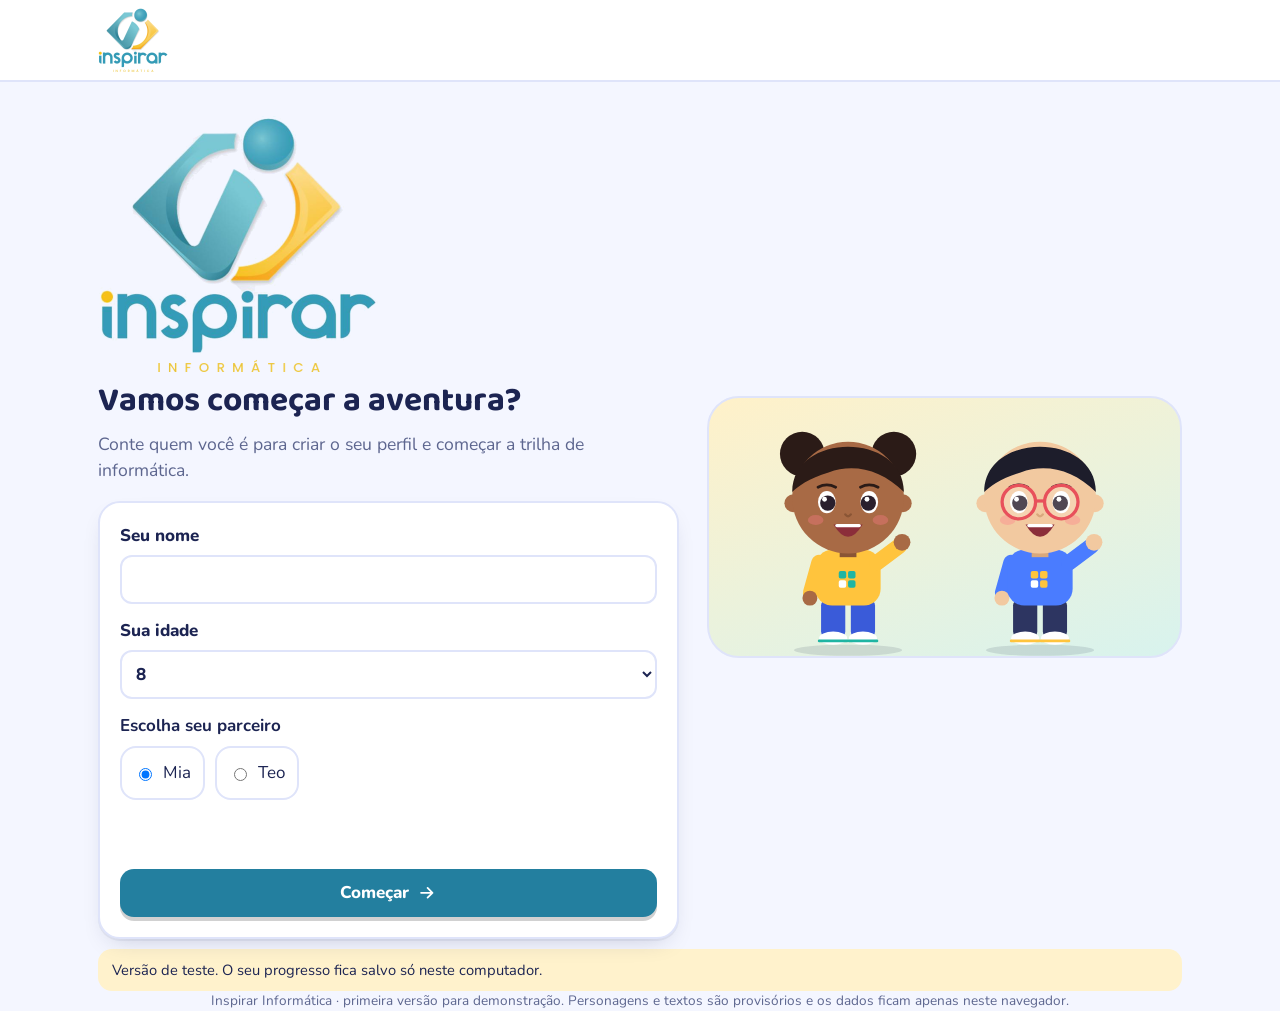
==== plataforma-informatica/atual/aluno/index.html @ 1b7bdbf4 "Plataforma Informática: código único (src/ + build.py) e conteúdo novo dos módulos 1 a 5 (em andamen" ====
<!DOCTYPE html>
<html lang="pt-BR">
<head>
<meta charset="utf-8">
<meta name="viewport" content="width=device-width, initial-scale=1">
<title>Inspirar Informática Aluno</title>
<link rel="preconnect" href="https://fonts.googleapis.com">
<link rel="preconnect" href="https://fonts.gstatic.com" crossorigin>
<link href="https://fonts.googleapis.com/css2?family=Baloo+2:wght@600;800&family=Nunito:wght@400;700;800&display=swap" rel="stylesheet">
<style>
/* Trilha Digital: layout em trilha (mapa de módulos) com painel lateral do personagem; escola, não painel corporativo */
:root{
  --ink:#1c2452; --muted:#5d668f; --bg:#f4f6ff; --card:#ffffff; --line:#dfe4fa; --soft:#eef1ff;
  --brand:#237f9f; --brand-ink:#ffffff; --sun:#ffc43d; --teal:#1fb5a3; --coral:#ff7a45; --pink:#ff6fa5;
  --good:#17935a; --good-bg:#dff6ea; --bad:#d6435a; --bad-bg:#fde4e8; --warn-bg:#fff2cc;
  --shadow:0 2px 0 rgba(28,36,82,.06),0 10px 24px -12px rgba(28,36,82,.25);
  --display:'Baloo 2','Trebuchet MS',system-ui,sans-serif; --body:'Nunito','Segoe UI',system-ui,sans-serif;
  --m1:#3a86ff; --m2:#1fb5a3; --m3:#8a5cf6; --m4:#ff7a45; --m5:#17935a; --m6:#ff6fa5; --m7:#e8a400;
  color-scheme:light;
}
@media (prefers-color-scheme:dark){:root:not([data-theme="light"]){
  --ink:#eaedff; --muted:#a6aedb; --bg:#12162f; --card:#1b2040; --line:#2d3466; --soft:#232950;
  --brand:#6cc3de; --brand-ink:#10143a; --good:#4fd696; --good-bg:#16382b; --bad:#ff7f93; --bad-bg:#40202b; --warn-bg:#3d3513;
  --shadow:0 10px 24px -12px rgba(0,0,0,.6); color-scheme:dark;}}
:root[data-theme="dark"]{
  --ink:#eaedff; --muted:#a6aedb; --bg:#12162f; --card:#1b2040; --line:#2d3466; --soft:#232950;
  --brand:#6cc3de; --brand-ink:#10143a; --good:#4fd696; --good-bg:#16382b; --bad:#ff7f93; --bad-bg:#40202b; --warn-bg:#3d3513;
  --shadow:0 10px 24px -12px rgba(0,0,0,.6); color-scheme:dark;}
*{box-sizing:border-box}
html,body{margin:0;min-height:100%}
body{background:var(--bg);color:var(--ink);font-family:var(--body);font-size:17px;line-height:1.5}
h1,h2,h3{font-family:var(--display);line-height:1.15;margin:0;text-wrap:balance}
h1{font-size:2.1rem}h2{font-size:1.5rem}h3{font-size:1.15rem}
p{margin:0}
button{font:inherit;cursor:pointer}
:focus-visible{outline:3px solid var(--brand);outline-offset:2px;border-radius:8px}
.wrap{max-width:1120px;margin:0 auto;padding:0 18px}
svg.i{width:1.15em;height:1.15em;fill:none;stroke:currentColor;stroke-width:2.2;stroke-linecap:round;stroke-linejoin:round;vertical-align:-.2em;flex:none}
svg.i.fill{fill:currentColor}
/* topo */
.top{background:var(--card);border-bottom:2px solid var(--line);position:sticky;top:0;z-index:5}
.top .wrap{display:flex;align-items:center;gap:14px;min-height:62px;flex-wrap:wrap;padding-top:8px;padding-bottom:8px}
.brand{display:flex;align-items:center;gap:10px;font-family:var(--display);font-weight:800;font-size:1.3rem}
.logo{width:36px;height:36px;border-radius:11px;background:var(--brand);display:grid;place-items:center;color:var(--brand-ink)}
.grow{flex:1}
.chip{display:inline-flex;align-items:center;gap:7px;background:var(--soft);border-radius:999px;padding:5px 12px;font-weight:700;font-size:.92rem}
.chip.sun{background:var(--warn-bg)}
.badge-demo{background:var(--warn-bg);color:var(--ink);border-radius:8px;padding:2px 8px;font-size:.78rem;font-weight:800;letter-spacing:.02em}
/* botões */
.btn{display:inline-flex;align-items:center;justify-content:center;gap:8px;border:0;border-radius:14px;padding:11px 20px;font-weight:800;background:var(--brand);color:var(--brand-ink);box-shadow:0 4px 0 rgba(0,0,0,.18);transition:transform .08s}
.btn:hover{transform:translateY(-1px)}.btn:active{transform:translateY(3px);box-shadow:0 1px 0 rgba(0,0,0,.18)}
.btn.ghost{background:var(--soft);color:var(--ink);box-shadow:none}
.btn.good{background:var(--good);color:#fff}
.btn.sm{padding:6px 12px;font-size:.88rem;border-radius:10px;box-shadow:none}
.btn[disabled]{opacity:.5;cursor:not-allowed;transform:none}
.card{background:var(--card);border:2px solid var(--line);border-radius:22px;padding:20px;box-shadow:var(--shadow)}
.muted{color:var(--muted)}
.row{display:flex;gap:14px;flex-wrap:wrap;align-items:center}
.stack{display:flex;flex-direction:column;gap:14px}
/* login */
.hero{display:grid;grid-template-columns:1.1fr .9fr;gap:28px;align-items:center;padding:34px 0 10px}
.hero .chars{display:flex;gap:6px;justify-content:center;background:linear-gradient(160deg,#fff1c9,#d8f3ee);border-radius:32px;padding:14px 14px 0;border:2px solid var(--line)}
.hero .chars div{width:42%;max-width:210px;aspect-ratio:200/262}
.roles{display:grid;grid-template-columns:repeat(auto-fit,minmax(230px,1fr));gap:14px;margin-top:22px}
.role{text-align:left;border:2px solid var(--line);background:var(--card);border-radius:20px;padding:18px;display:flex;flex-direction:column;gap:6px;color:var(--ink)}
.role:hover{border-color:var(--brand)}
.role .ico{width:44px;height:44px;border-radius:14px;display:grid;place-items:center;color:#fff;margin-bottom:4px}
.picker{display:grid;grid-template-columns:repeat(auto-fill,minmax(150px,1fr));gap:10px}
.pick{border:2px solid var(--line);background:var(--card);border-radius:16px;padding:12px;text-align:left;color:var(--ink)}
.pick:hover{border-color:var(--brand)}
/* aluno */
.home{display:grid;grid-template-columns:300px 1fr;gap:22px;padding:22px 0 50px;align-items:start}
.hero-card{text-align:center;position:sticky;top:84px}
.fig{width:170px;aspect-ratio:200/262;margin:6px auto 0;position:relative}
.stagebg{border-radius:26px;padding:12px 12px 0;margin:10px 0 12px}
.stagebar{display:flex;gap:5px;justify-content:center;margin:10px 0}
.stagebar i{width:26px;height:9px;border-radius:5px;background:var(--line)}
.stagebar i.on{background:var(--sun)}
.stats{display:grid;grid-template-columns:1fr 1fr;gap:10px;text-align:left;margin-top:12px}
.stat{background:var(--soft);border-radius:14px;padding:10px 12px}
.stat b{display:block;font-family:var(--display);font-size:1.4rem;line-height:1.1}
.stat span{font-size:.8rem;color:var(--muted);font-weight:700}
.trail{display:flex;flex-direction:column;gap:0;position:relative}
.node{display:flex;gap:16px;align-items:stretch;position:relative;padding-bottom:18px}
.node:last-child{padding-bottom:0}
.node .spine{width:62px;display:flex;flex-direction:column;align-items:center;flex:none}
.node .dot{width:58px;height:58px;border-radius:50%;display:grid;place-items:center;color:#fff;font-family:var(--display);font-weight:800;font-size:1.5rem;border:4px solid var(--card);box-shadow:0 0 0 3px var(--c);background:var(--c);flex:none}
.node.locked .dot{background:var(--line);box-shadow:0 0 0 3px var(--line);color:var(--muted)}
.node .line{flex:1;width:6px;margin-top:4px;border-radius:3px;background:repeating-linear-gradient(var(--line) 0 8px,transparent 8px 14px)}
.node:last-child .line{display:none}
.node.done .line{background:var(--c)}
.mcard{flex:1;background:var(--card);border:2px solid var(--line);border-left:8px solid var(--c);border-radius:20px;padding:16px 18px;box-shadow:var(--shadow);text-align:left;color:var(--ink);display:block;width:100%}
button.mcard:hover{transform:translateY(-2px)}
.node.locked .mcard{border-left-color:var(--line);opacity:.75;box-shadow:none}
.mcard .meta{display:flex;gap:8px;flex-wrap:wrap;margin-top:8px}
.pill{display:inline-flex;align-items:center;gap:5px;border-radius:999px;padding:2px 10px;font-size:.82rem;font-weight:800;background:var(--soft)}
.pill.ok{background:var(--good-bg);color:var(--good)}
.pill.bad{background:var(--bad-bg);color:var(--bad)}
.pill.warn{background:var(--warn-bg)}
.bar{height:10px;background:var(--soft);border-radius:6px;overflow:hidden;margin-top:10px}
.bar>i{display:block;height:100%;background:var(--c,var(--brand));border-radius:6px}
.stars{display:inline-flex;gap:2px;color:var(--sun)}
.stars .off{color:var(--line)}
.lessons{display:flex;flex-direction:column;gap:10px;margin-top:14px}
.les{display:flex;align-items:center;gap:14px;border:2px solid var(--line);border-radius:16px;padding:12px 14px;background:var(--card);width:100%;text-align:left;color:var(--ink)}
button.les:hover{border-color:var(--c)}
.les .n{width:38px;height:38px;border-radius:12px;background:var(--c);color:#fff;display:grid;place-items:center;font-family:var(--display);font-weight:800;flex:none}
.les.locked{opacity:.6}.les.locked .n{background:var(--line);color:var(--muted)}
.crumb{display:flex;gap:8px;align-items:center;color:var(--muted);font-weight:700;padding:16px 0 4px;flex-wrap:wrap}
.crumb button{background:none;border:0;color:var(--brand);font-weight:800;padding:0}
/* aula */
.player{max-width:820px;margin:0 auto;padding:18px 0 60px}
.prog{display:flex;gap:6px;margin-bottom:16px}
.prog i{flex:1;height:10px;border-radius:5px;background:var(--line)}
.prog i.on{background:var(--c)}.prog i.now{background:var(--sun)}
.step{padding:26px}
.step .talk{display:flex;gap:18px;align-items:flex-end}
.step .talk .fig{width:110px;margin:0;flex:none}
.bubble{background:var(--soft);border-radius:20px;padding:18px 20px;font-size:1.12rem;position:relative;flex:1}
.bubble h2{margin-bottom:6px}
.opts{display:grid;gap:10px;margin-top:16px}
.opt{border:2px solid var(--line);background:var(--card);color:var(--ink);border-radius:16px;padding:14px 16px;text-align:left;font-weight:700}
.opt:hover{border-color:var(--brand)}
.opt.right{border-color:var(--good);background:var(--good-bg)}
.opt.wrong{border-color:var(--bad);background:var(--bad-bg)}
.shake{animation:shake .35s}
@keyframes shake{25%{transform:translateX(-6px)}75%{transform:translateX(6px)}}
@media (prefers-reduced-motion:reduce){.shake{animation:none}.btn,button.mcard{transition:none}}
.feed{margin-top:14px;font-weight:800;min-height:1.6em}
.feed.ok{color:var(--good)}.feed.no{color:var(--bad)}
.scene{background:linear-gradient(#dfe9ff,#eef1ff);border-radius:20px;padding:14px;margin-top:14px;display:flex;justify-content:center}
.scene svg{max-width:420px;width:100%;height:auto}
.scene [data-part]{cursor:pointer}.scene [data-part]:hover{filter:brightness(1.1)}
.arena{position:relative;height:250px;background:var(--soft);border-radius:18px;margin-top:14px;border:2px dashed var(--line);overflow:hidden}
.target{position:absolute;width:58px;height:58px;border-radius:50%;border:0;background:var(--coral);color:#fff;box-shadow:0 4px 0 rgba(0,0,0,.2)}
.ordbox{display:flex;gap:8px;flex-wrap:wrap;margin-top:14px}
.ordlist{counter-reset:o;display:grid;gap:8px;margin-top:12px}
.ordlist div{counter-increment:o;background:var(--good-bg);border-radius:12px;padding:8px 12px;font-weight:800}
.ordlist div::before{content:counter(o) ". "}
/* digitação */
.typebox{background:var(--card);border:2px solid var(--line);border-radius:18px;padding:20px;margin-top:14px;font-family:ui-monospace,'Cascadia Code',Menlo,Consolas,monospace;font-size:1.55rem;line-height:2.1;letter-spacing:.03em;min-height:110px;cursor:text;word-break:break-word}
.typebox .ok{color:var(--good)}.typebox .cur{background:var(--sun);color:#1c2452;border-radius:5px}
.typebox .nx{color:var(--muted)}
.typebox.err .cur{background:var(--bad);color:#fff}
.typebox.focus{border-color:var(--brand)}
.kb{display:flex;flex-direction:column;gap:5px;align-items:center;margin-top:14px}
.kb div{display:flex;gap:5px}
.kb span{min-width:34px;height:36px;border-radius:9px;background:var(--soft);display:grid;place-items:center;font-weight:800;font-size:.9rem;color:var(--muted);border-bottom:3px solid var(--line)}
.kb span.hl{background:var(--sun);color:#1c2452;border-color:#d9a400}
.kb span.sp{min-width:200px}
.live{display:flex;gap:10px;flex-wrap:wrap;margin-top:12px}
/* word */
.word{border:2px solid var(--line);border-radius:18px;overflow:hidden;background:var(--card);margin-top:14px}
.wtitle{background:#2b5797;color:#fff;padding:7px 14px;font-weight:700;font-size:.9rem;display:flex;gap:8px;align-items:center}
.ribbon{display:flex;gap:6px;flex-wrap:wrap;padding:8px 10px;background:#eef2fb;border-bottom:2px solid var(--line);color:#1c2452}
.ribbon button{min-width:38px;height:38px;border:1px solid #c5cff0;background:#fff;border-radius:8px;font-weight:800;color:#1c2452;display:inline-flex;align-items:center;justify-content:center;gap:4px;padding:0 8px}
.ribbon button:hover{background:#dfe7ff}
.ribbon .sep{width:2px;background:#c5cff0;margin:2px 4px}
.sheet{background:#d6dbea;padding:14px}
.paper{background:#fff;color:#111;min-height:210px;max-width:560px;margin:0 auto;padding:26px 32px;box-shadow:0 2px 10px rgba(0,0,0,.2);font-family:'Segoe UI',Arial,sans-serif;font-size:16px;line-height:1.5;outline:none}
.paper p{margin:0 0 12px}
.tasks{display:grid;gap:8px;margin-top:14px}
.task{display:flex;gap:10px;align-items:flex-start;background:var(--soft);padding:10px 14px;border-radius:14px;font-weight:700}
.task.done{background:var(--good-bg);color:var(--good)}
.task .hint{font-weight:600;color:var(--muted);font-size:.9rem}
/* resultados */
.score{font-family:var(--display);font-size:3.4rem;font-weight:800;line-height:1}
.cert{border:6px double #b98a1c;background:linear-gradient(#fffdf4,#fff6d6);color:#3a2d08;border-radius:12px;padding:30px 26px;text-align:center;max-width:760px;margin:16px auto 0}
.cert h2{font-size:2rem;color:#7a5a08}
.cert .name{font-family:var(--display);font-size:2.2rem;font-weight:800;margin:10px 0;border-bottom:2px solid #b98a1c;display:inline-block;padding:0 24px}
/* tabelas */
.tbl{width:100%;border-collapse:collapse;font-size:.95rem}
.tbl th{text-align:left;color:var(--muted);font-size:.8rem;text-transform:uppercase;letter-spacing:.04em;padding:8px 10px;border-bottom:2px solid var(--line)}
.tbl td{padding:10px;border-bottom:1px solid var(--line);vertical-align:middle}
.tblwrap{overflow-x:auto}
.tiles{display:grid;grid-template-columns:repeat(auto-fit,minmax(170px,1fr));gap:12px}
.tile{background:var(--card);border:2px solid var(--line);border-radius:18px;padding:14px 16px}
.tile b{display:block;font-family:var(--display);font-size:2rem;line-height:1.1}
.tile span{color:var(--muted);font-weight:700;font-size:.85rem}
.mini{display:inline-flex;gap:3px;align-items:center}
.mini i{width:18px;height:10px;border-radius:3px;background:var(--line)}
.mini i.on{background:var(--c)}
.seg{display:inline-flex;background:var(--soft);border-radius:12px;padding:3px;gap:2px;flex-wrap:wrap}
.seg button{border:0;background:none;padding:6px 14px;border-radius:9px;font-weight:800;color:var(--muted)}
.seg button.on{background:var(--card);color:var(--ink);box-shadow:0 1px 3px rgba(0,0,0,.15)}
.note{background:var(--warn-bg);border-radius:14px;padding:10px 14px;font-size:.92rem}
.hint-row{display:flex;gap:8px;align-items:center;flex-wrap:wrap}
footer{color:var(--muted);font-size:.85rem;padding:20px 0 40px;text-align:center}
@media (max-width:820px){
  .hero{grid-template-columns:1fr}.home{grid-template-columns:1fr}.hero-card{position:static}
  .step .talk{flex-direction:column;align-items:stretch}.step .talk .fig{display:none}
  h1{font-size:1.7rem}.typebox{font-size:1.2rem}
}
.toast{position:fixed;left:50%;bottom:28px;transform:translateX(-50%);background:var(--ink);color:var(--bg);padding:10px 18px;border-radius:999px;display:flex;gap:10px;align-items:center;font-weight:800;z-index:20;box-shadow:var(--shadow);animation:pop .35s,fade .4s 2.1s forwards}
.toast svg.i{color:var(--sun)}
@keyframes pop{from{transform:translate(-50%,24px) scale(.8);opacity:0}}
@keyframes fade{to{opacity:0}}
.bag{margin-top:14px;text-align:left}
.stkrow{display:flex;flex-wrap:wrap;gap:6px;margin-top:6px}
.stk{display:inline-flex}
.modal{position:fixed;inset:0;background:rgba(20,24,60,.55);display:grid;place-items:center;padding:16px;z-index:30}
.sel{width:100%;font:inherit;padding:10px;border-radius:12px;border:2px solid var(--line);background:var(--card);color:var(--ink);margin-top:6px}
.a-cur{animation:cur 5s infinite ease-in-out;transform-box:fill-box}
@keyframes cur{0%{transform:translate(330px,190px)}30%,100%{transform:translate(98px,108px)}}
.a-ring circle{animation:ring 5s infinite}
@keyframes ring{0%,32%{opacity:0;r:6}38%{opacity:1;r:10}46%{opacity:0;r:26}52%{opacity:1;r:10}60%,100%{opacity:0;r:30}}
.a-win{animation:win 5s infinite}
@keyframes win{0%,58%{opacity:0}66%,100%{opacity:1}}
.a-key rect{animation:key 3.6s infinite;animation-delay:inherit}
.a-key{animation:none}
@keyframes key{0%,18%,100%{fill:#fff}8%{fill:#ffc43d}}
.a-ok{animation:win 3s infinite}
@media (prefers-reduced-motion:reduce){.a-cur{animation:none;transform:translate(98px,108px)}.a-ring circle,.a-key rect,.toast{animation:none}.a-win,.a-ok{animation:none;opacity:1}}
.xbar{display:flex;gap:8px;align-items:center;padding:6px 10px;background:#f3f6fb;border-bottom:2px solid var(--line);color:#1c2452}
.xref{min-width:52px;text-align:center;background:#fff;border:1px solid #c5cff0;border-radius:6px;font-weight:800;padding:4px 8px}
.fx{font-style:italic;font-weight:800;color:#1d6f42}
.xbar input{flex:1;font:inherit;padding:6px 8px;border:1px solid #c5cff0;border-radius:6px;background:#fff;color:#111;min-width:0}
.xwrap{overflow-x:auto;background:#fff;color:#111}
table.xl{border-collapse:collapse;width:100%;min-width:480px;table-layout:fixed;font-size:.95rem}
table.xl th{background:#eef2fb;color:#1c2452;border:1px solid #d3d9ee;font-size:.8rem;padding:4px;width:auto}
table.xl th:first-child{width:34px}
table.xl td{border:1px solid #d3d9ee;height:32px;padding:2px 8px;white-space:nowrap;overflow:hidden;text-overflow:ellipsis;cursor:cell}
table.xl td.sel{outline:3px solid #1d6f42;outline-offset:-2px;background:#eaf7ef}
.xchartbox{padding:12px 16px;background:var(--card);color:var(--ink);border-top:2px solid var(--line)}
.pwrap{display:flex;gap:0;background:#d6dbea;color:#111}
.pthumbs{width:132px;padding:10px;display:flex;flex-direction:column;gap:8px;background:#e9ecf6;overflow-y:auto;max-height:360px;flex:none}
.pth{position:relative;border:3px solid transparent;border-radius:8px;padding:0;background:none}
.pth.on{border-color:#c43e1c}.pth span{position:absolute;left:-1px;top:-1px;background:#c43e1c;color:#fff;font-size:.7rem;font-weight:800;padding:0 5px;border-radius:5px 0 5px 0;z-index:1}
.pslide{aspect-ratio:16/9;position:relative;border-radius:6px;overflow:hidden;padding:7% 8%;box-shadow:0 1px 4px rgba(0,0,0,.3)}
.pslide .pt{font-family:var(--display);font-weight:800;font-size:.55rem;line-height:1.1}
.pslide .pb{font-size:.4rem;margin-top:4px}
.pslide.big .pt{font-size:2rem}.pslide.big .pb{font-size:1.15rem;margin-top:10px}
.pimg{position:absolute;right:6%;bottom:8%;width:26%}
.pmain{flex:1;padding:14px;min-width:0}
.pin{width:100%;background:transparent;border:2px dashed rgba(128,128,128,.5);color:inherit;font:inherit;border-radius:8px;padding:6px 10px}
.pin.pt{font-family:var(--display);font-weight:800;font-size:2rem;line-height:1.15;margin-bottom:8px}
.pin.pb{font-size:1.15rem;resize:none;height:42%}
.pin::placeholder{color:inherit;opacity:.55}
.pplay .pslide.big{border-radius:10px}
.fadein{animation:fi .8s}@keyframes fi{from{opacity:0}}
.slidein{animation:si .6s}@keyframes si{from{transform:translateX(60px);opacity:0}}
@media (max-width:600px){.pthumbs{width:84px}.pslide.big .pt{font-size:1.3rem}}
.kb span.mod{min-width:70px;font-size:.8rem}

.brandlogo{height:64px;width:auto;display:block}
.hero .logobig{max-width:280px;width:100%;display:block;margin:0 0 10px}
@media (max-width:820px){.brandlogo{height:52px}}

</style>
</head>
<body>
<div id="app"></div>
<script>window.__ALUNO__=true;window.__LOGO__='[data-uri]';window.__CHARS__={"miay": "<svg viewBox=\"0 0 200 262\" width=\"100%\" height=\"100%\" role=\"img\" aria-label=\"mia\" style=\"display:block\"><ellipse cx=\"100\" cy=\"256\" rx=\"58\" ry=\"6\" fill=\"#1f2540\" opacity=\"0.12\"/><rect x=\"71.0\" y=\"202.0\" width=\"26.0\" height=\"40.0\" rx=\"6\" fill=\"#3a5bd9\"/><ellipse cx=\"84.0\" cy=\"243.0\" rx=\"15\" ry=\"7\" fill=\"#ffffff\"/><path d=\"M69.0 246.0 H99.0\" stroke=\"#1fb5a3\" stroke-width=\"3\" stroke-linecap=\"round\"/><rect x=\"103.0\" y=\"202.0\" width=\"26.0\" height=\"40.0\" rx=\"6\" fill=\"#3a5bd9\"/><ellipse cx=\"116.0\" cy=\"243.0\" rx=\"15\" ry=\"7\" fill=\"#ffffff\"/><path d=\"M101.0 246.0 H131.0\" stroke=\"#1fb5a3\" stroke-width=\"3\" stroke-linecap=\"round\"/><line x1=\"69.0\" y1=\"162.0\" x2=\"60.0\" y2=\"194.0\" stroke=\"#ffc43d\" stroke-width=\"17\" stroke-linecap=\"round\"/><circle cx=\"59.0\" cy=\"200.0\" r=\"8\" fill=\"#a86a45\"/><rect x=\"65.0\" y=\"148.0\" width=\"70\" height=\"60\" rx=\"18\" fill=\"#ffc43d\"/><rect x=\"90.0\" y=\"170.8\" width=\"8\" height=\"8\" rx=\"2\" fill=\"#1fb5a3\"/><rect x=\"100.0\" y=\"170.8\" width=\"8\" height=\"8\" rx=\"2\" fill=\"#1fb5a3\"/><rect x=\"90.0\" y=\"180.8\" width=\"8\" height=\"8\" rx=\"2\" fill=\"#ffffff\"/><rect x=\"100.0\" y=\"180.8\" width=\"8\" height=\"8\" rx=\"2\" fill=\"#1fb5a3\"/><line x1=\"131.0\" y1=\"162.0\" x2=\"155.0\" y2=\"144.0\" stroke=\"#ffc43d\" stroke-width=\"17\" stroke-linecap=\"round\"/><circle cx=\"158.0\" cy=\"140.0\" r=\"9\" fill=\"#a86a45\"/><rect x=\"91.0\" y=\"134.0\" width=\"18\" height=\"22.0\" fill=\"#8a5535\"/><circle cx=\"50.8\" cy=\"45.2\" r=\"24.0\" fill=\"#2b1b17\"/><circle cx=\"149.2\" cy=\"45.2\" r=\"24.0\" fill=\"#2b1b17\"/><circle cx=\"41.2\" cy=\"98.0\" r=\"9.6\" fill=\"#a86a45\"/><circle cx=\"158.8\" cy=\"98.0\" r=\"9.6\" fill=\"#a86a45\"/><circle cx=\"100.0\" cy=\"92.0\" r=\"60.0\" fill=\"#a86a45\"/><path d=\"M40.0 86.0 C40.0 21.2 160.0 21.2 160.0 86.0 C136.0 62.0 106.0 54.8 79.0 65.0 C58.0 71.0 46.0 80.0 40.0 86.0Z\" fill=\"#2b1b17\"/><ellipse cx=\"65.2\" cy=\"116.0\" rx=\"8.4\" ry=\"5.4\" fill=\"#ff7a8a\" opacity=\"0.35\"/><ellipse cx=\"77.2\" cy=\"96.8\" rx=\"9.5\" ry=\"12\" fill=\"#ffffff\"/><circle cx=\"78.2\" cy=\"97.8\" r=\"8.2\" fill=\"#2a1f2d\"/><circle cx=\"74.7\" cy=\"93.8\" r=\"2.6\" fill=\"#ffffff\"/><path d=\"M67.7 80.8 Q77.2 75.8 86.7 80.8\" stroke=\"#2b1b17\" stroke-width=\"3\" fill=\"none\" stroke-linecap=\"round\"/><ellipse cx=\"134.8\" cy=\"116.0\" rx=\"8.4\" ry=\"5.4\" fill=\"#ff7a8a\" opacity=\"0.35\"/><ellipse cx=\"122.8\" cy=\"96.8\" rx=\"9.5\" ry=\"12\" fill=\"#ffffff\"/><circle cx=\"121.8\" cy=\"97.8\" r=\"8.2\" fill=\"#2a1f2d\"/><circle cx=\"120.3\" cy=\"93.8\" r=\"2.6\" fill=\"#ffffff\"/><path d=\"M113.3 80.8 Q122.8 75.8 132.3 80.8\" stroke=\"#2b1b17\" stroke-width=\"3\" fill=\"none\" stroke-linecap=\"round\"/><path d=\"M97.0 110.0 Q100.0 114.2 103.0 110.0\" stroke=\"#8a5535\" stroke-width=\"2.5\" fill=\"none\" stroke-linecap=\"round\"/><path d=\"M84.4 120.8 Q100.0 147.2 115.6 120.8Z\" fill=\"#8b2e3a\"/><path d=\"M88.0 122.0 H112.0\" stroke=\"#fff\" stroke-width=\"3.5\" stroke-linecap=\"round\"/></svg>", "miao": "<svg viewBox=\"0 0 200 262\" width=\"100%\" height=\"100%\" role=\"img\" aria-label=\"mia\" style=\"display:block\"><ellipse cx=\"100\" cy=\"256\" rx=\"58\" ry=\"6\" fill=\"#1f2540\" opacity=\"0.12\"/><rect x=\"70.0\" y=\"198.0\" width=\"27.0\" height=\"50.0\" rx=\"6\" fill=\"#3a5bd9\"/><ellipse cx=\"83.5\" cy=\"249.0\" rx=\"15\" ry=\"7\" fill=\"#ffffff\"/><path d=\"M68.5 252.0 H98.5\" stroke=\"#1fb5a3\" stroke-width=\"3\" stroke-linecap=\"round\"/><rect x=\"103.0\" y=\"198.0\" width=\"27.0\" height=\"50.0\" rx=\"6\" fill=\"#3a5bd9\"/><ellipse cx=\"116.5\" cy=\"249.0\" rx=\"15\" ry=\"7\" fill=\"#ffffff\"/><path d=\"M101.5 252.0 H131.5\" stroke=\"#1fb5a3\" stroke-width=\"3\" stroke-linecap=\"round\"/><line x1=\"68.0\" y1=\"138.0\" x2=\"59.0\" y2=\"190.0\" stroke=\"#ffc43d\" stroke-width=\"17\" stroke-linecap=\"round\"/><circle cx=\"58.0\" cy=\"196.0\" r=\"8\" fill=\"#a86a45\"/><rect x=\"64.0\" y=\"124.0\" width=\"72\" height=\"80\" rx=\"18\" fill=\"#ffc43d\"/><rect x=\"64.0\" y=\"124.0\" width=\"17\" height=\"80\" rx=\"9\" fill=\"#1fb5a3\"/><rect x=\"119.0\" y=\"124.0\" width=\"17\" height=\"80\" rx=\"9\" fill=\"#1fb5a3\"/><rect x=\"90.0\" y=\"154.4\" width=\"8\" height=\"8\" rx=\"2\" fill=\"#1fb5a3\"/><rect x=\"100.0\" y=\"154.4\" width=\"8\" height=\"8\" rx=\"2\" fill=\"#1fb5a3\"/><rect x=\"90.0\" y=\"164.4\" width=\"8\" height=\"8\" rx=\"2\" fill=\"#ffffff\"/><rect x=\"100.0\" y=\"164.4\" width=\"8\" height=\"8\" rx=\"2\" fill=\"#1fb5a3\"/><line x1=\"132.0\" y1=\"138.0\" x2=\"141.0\" y2=\"190.0\" stroke=\"#ffc43d\" stroke-width=\"17\" stroke-linecap=\"round\"/><circle cx=\"142.0\" cy=\"196.0\" r=\"8\" fill=\"#a86a45\"/><rect x=\"91.0\" y=\"114.3\" width=\"18\" height=\"17.7\" fill=\"#8a5535\"/><circle cx=\"59.8\" cy=\"41.8\" r=\"16.7\" fill=\"#2b1b17\"/><circle cx=\"140.2\" cy=\"41.8\" r=\"16.7\" fill=\"#2b1b17\"/><circle cx=\"52.0\" cy=\"84.9\" r=\"7.8\" fill=\"#a86a45\"/><circle cx=\"148.0\" cy=\"84.9\" r=\"7.8\" fill=\"#a86a45\"/><circle cx=\"100.0\" cy=\"80.0\" r=\"49.0\" fill=\"#a86a45\"/><path d=\"M51.0 75.1 C51.0 22.2 149.0 22.2 149.0 75.1 C129.4 55.5 104.9 49.6 82.8 58.0 C65.7 62.9 55.9 70.2 51.0 75.1Z\" fill=\"#2b1b17\"/><ellipse cx=\"71.6\" cy=\"99.6\" rx=\"6.9\" ry=\"4.4\" fill=\"#ff7a8a\" opacity=\"0.35\"/><ellipse cx=\"81.4\" cy=\"83.9\" rx=\"7\" ry=\"9\" fill=\"#ffffff\"/><circle cx=\"82.4\" cy=\"84.9\" r=\"6.1\" fill=\"#2a1f2d\"/><circle cx=\"78.9\" cy=\"80.9\" r=\"2.0\" fill=\"#ffffff\"/><path d=\"M74.4 70.9 Q81.4 65.9 88.4 70.9\" stroke=\"#2b1b17\" stroke-width=\"3\" fill=\"none\" stroke-linecap=\"round\"/><ellipse cx=\"128.4\" cy=\"99.6\" rx=\"6.9\" ry=\"4.4\" fill=\"#ff7a8a\" opacity=\"0.35\"/><ellipse cx=\"118.6\" cy=\"83.9\" rx=\"7\" ry=\"9\" fill=\"#ffffff\"/><circle cx=\"117.6\" cy=\"84.9\" r=\"6.1\" fill=\"#2a1f2d\"/><circle cx=\"116.1\" cy=\"80.9\" r=\"2.0\" fill=\"#ffffff\"/><path d=\"M111.6 70.9 Q118.6 65.9 125.6 70.9\" stroke=\"#2b1b17\" stroke-width=\"3\" fill=\"none\" stroke-linecap=\"round\"/><path d=\"M97.0 94.7 Q100.0 98.1 103.0 94.7\" stroke=\"#8a5535\" stroke-width=\"2.5\" fill=\"none\" stroke-linecap=\"round\"/><path d=\"M88.2 104.5 Q100.0 115.3 111.8 104.5\" stroke=\"#7a2f3a\" stroke-width=\"3\" fill=\"none\" stroke-linecap=\"round\"/><path d=\"M50.0 80.0 C50.0 6.5 150.0 6.5 150.0 80.0\" stroke=\"#ff6fa5\" stroke-width=\"7\" fill=\"none\" stroke-linecap=\"round\"/><rect x=\"42.0\" y=\"66.3\" width=\"16\" height=\"34.3\" rx=\"7\" fill=\"#ff6fa5\"/><rect x=\"142.0\" y=\"66.3\" width=\"16\" height=\"34.3\" rx=\"7\" fill=\"#ff6fa5\"/></svg>", "teoy": "<svg viewBox=\"0 0 200 262\" width=\"100%\" height=\"100%\" role=\"img\" aria-label=\"teo\" style=\"display:block\"><ellipse cx=\"100\" cy=\"256\" rx=\"58\" ry=\"6\" fill=\"#1f2540\" opacity=\"0.12\"/><rect x=\"71.0\" y=\"202.0\" width=\"26.0\" height=\"40.0\" rx=\"6\" fill=\"#2d3561\"/><ellipse cx=\"84.0\" cy=\"243.0\" rx=\"15\" ry=\"7\" fill=\"#ffffff\"/><path d=\"M69.0 246.0 H99.0\" stroke=\"#ffc43d\" stroke-width=\"3\" stroke-linecap=\"round\"/><rect x=\"103.0\" y=\"202.0\" width=\"26.0\" height=\"40.0\" rx=\"6\" fill=\"#2d3561\"/><ellipse cx=\"116.0\" cy=\"243.0\" rx=\"15\" ry=\"7\" fill=\"#ffffff\"/><path d=\"M101.0 246.0 H131.0\" stroke=\"#ffc43d\" stroke-width=\"3\" stroke-linecap=\"round\"/><line x1=\"69.0\" y1=\"162.0\" x2=\"60.0\" y2=\"194.0\" stroke=\"#4a7cff\" stroke-width=\"17\" stroke-linecap=\"round\"/><circle cx=\"59.0\" cy=\"200.0\" r=\"8\" fill=\"#f2c9a0\"/><rect x=\"65.0\" y=\"148.0\" width=\"70\" height=\"60\" rx=\"18\" fill=\"#4a7cff\"/><rect x=\"90.0\" y=\"170.8\" width=\"8\" height=\"8\" rx=\"2\" fill=\"#ffc43d\"/><rect x=\"100.0\" y=\"170.8\" width=\"8\" height=\"8\" rx=\"2\" fill=\"#ffc43d\"/><rect x=\"90.0\" y=\"180.8\" width=\"8\" height=\"8\" rx=\"2\" fill=\"#ffffff\"/><rect x=\"100.0\" y=\"180.8\" width=\"8\" height=\"8\" rx=\"2\" fill=\"#ffc43d\"/><line x1=\"131.0\" y1=\"162.0\" x2=\"155.0\" y2=\"144.0\" stroke=\"#4a7cff\" stroke-width=\"17\" stroke-linecap=\"round\"/><circle cx=\"158.0\" cy=\"140.0\" r=\"9\" fill=\"#f2c9a0\"/><rect x=\"91.0\" y=\"134.0\" width=\"18\" height=\"22.0\" fill=\"#d9a87c\"/><circle cx=\"41.2\" cy=\"98.0\" r=\"9.6\" fill=\"#f2c9a0\"/><circle cx=\"158.8\" cy=\"98.0\" r=\"9.6\" fill=\"#f2c9a0\"/><circle cx=\"100.0\" cy=\"92.0\" r=\"60.0\" fill=\"#f2c9a0\"/><path d=\"M40.0 86.0 C40.0 21.2 160.0 21.2 160.0 86.0 C136.0 62.0 106.0 54.8 79.0 65.0 C58.0 71.0 46.0 80.0 40.0 86.0Z\" fill=\"#1d1d2b\"/><ellipse cx=\"65.2\" cy=\"116.0\" rx=\"8.4\" ry=\"5.4\" fill=\"#ff7a8a\" opacity=\"0.35\"/><ellipse cx=\"77.2\" cy=\"96.8\" rx=\"9.5\" ry=\"12\" fill=\"#ffffff\"/><circle cx=\"78.2\" cy=\"97.8\" r=\"8.2\" fill=\"#2a1f2d\"/><circle cx=\"74.7\" cy=\"93.8\" r=\"2.6\" fill=\"#ffffff\"/><path d=\"M67.7 80.8 Q77.2 75.8 86.7 80.8\" stroke=\"#1d1d2b\" stroke-width=\"3\" fill=\"none\" stroke-linecap=\"round\"/><ellipse cx=\"134.8\" cy=\"116.0\" rx=\"8.4\" ry=\"5.4\" fill=\"#ff7a8a\" opacity=\"0.35\"/><ellipse cx=\"122.8\" cy=\"96.8\" rx=\"9.5\" ry=\"12\" fill=\"#ffffff\"/><circle cx=\"121.8\" cy=\"97.8\" r=\"8.2\" fill=\"#2a1f2d\"/><circle cx=\"120.3\" cy=\"93.8\" r=\"2.6\" fill=\"#ffffff\"/><path d=\"M113.3 80.8 Q122.8 75.8 132.3 80.8\" stroke=\"#1d1d2b\" stroke-width=\"3\" fill=\"none\" stroke-linecap=\"round\"/><path d=\"M97.0 110.0 Q100.0 114.2 103.0 110.0\" stroke=\"#d9a87c\" stroke-width=\"2.5\" fill=\"none\" stroke-linecap=\"round\"/><path d=\"M84.4 120.8 Q100.0 147.2 115.6 120.8Z\" fill=\"#8b2e3a\"/><path d=\"M88.0 122.0 H112.0\" stroke=\"#fff\" stroke-width=\"3.5\" stroke-linecap=\"round\"/><circle cx=\"77.2\" cy=\"96.8\" r=\"18.0\" fill=\"#ffffff\" fill-opacity=\"0.18\" stroke=\"#e8505b\" stroke-width=\"3.5\"/><circle cx=\"122.8\" cy=\"96.8\" r=\"18.0\" fill=\"#ffffff\" fill-opacity=\"0.18\" stroke=\"#e8505b\" stroke-width=\"3.5\"/><path d=\"M95.2 95.6 H104.8\" stroke=\"#e8505b\" stroke-width=\"3.5\"/></svg>", "teoo": "<svg viewBox=\"0 0 200 262\" width=\"100%\" height=\"100%\" role=\"img\" aria-label=\"teo\" style=\"display:block\"><ellipse cx=\"100\" cy=\"256\" rx=\"58\" ry=\"6\" fill=\"#1f2540\" opacity=\"0.12\"/><rect x=\"70.0\" y=\"198.0\" width=\"27.0\" height=\"50.0\" rx=\"6\" fill=\"#2d3561\"/><ellipse cx=\"83.5\" cy=\"249.0\" rx=\"15\" ry=\"7\" fill=\"#ffffff\"/><path d=\"M68.5 252.0 H98.5\" stroke=\"#ffc43d\" stroke-width=\"3\" stroke-linecap=\"round\"/><rect x=\"103.0\" y=\"198.0\" width=\"27.0\" height=\"50.0\" rx=\"6\" fill=\"#2d3561\"/><ellipse cx=\"116.5\" cy=\"249.0\" rx=\"15\" ry=\"7\" fill=\"#ffffff\"/><path d=\"M101.5 252.0 H131.5\" stroke=\"#ffc43d\" stroke-width=\"3\" stroke-linecap=\"round\"/><line x1=\"68.0\" y1=\"138.0\" x2=\"59.0\" y2=\"190.0\" stroke=\"#4a7cff\" stroke-width=\"17\" stroke-linecap=\"round\"/><circle cx=\"58.0\" cy=\"196.0\" r=\"8\" fill=\"#f2c9a0\"/><rect x=\"64.0\" y=\"124.0\" width=\"72\" height=\"80\" rx=\"18\" fill=\"#4a7cff\"/><rect x=\"64.0\" y=\"124.0\" width=\"17\" height=\"80\" rx=\"9\" fill=\"#ff7a45\"/><rect x=\"119.0\" y=\"124.0\" width=\"17\" height=\"80\" rx=\"9\" fill=\"#ff7a45\"/><rect x=\"90.0\" y=\"154.4\" width=\"8\" height=\"8\" rx=\"2\" fill=\"#ffc43d\"/><rect x=\"100.0\" y=\"154.4\" width=\"8\" height=\"8\" rx=\"2\" fill=\"#ffc43d\"/><rect x=\"90.0\" y=\"164.4\" width=\"8\" height=\"8\" rx=\"2\" fill=\"#ffffff\"/><rect x=\"100.0\" y=\"164.4\" width=\"8\" height=\"8\" rx=\"2\" fill=\"#ffc43d\"/><line x1=\"132.0\" y1=\"138.0\" x2=\"141.0\" y2=\"190.0\" stroke=\"#4a7cff\" stroke-width=\"17\" stroke-linecap=\"round\"/><circle cx=\"142.0\" cy=\"196.0\" r=\"8\" fill=\"#f2c9a0\"/><rect x=\"91.0\" y=\"114.3\" width=\"18\" height=\"17.7\" fill=\"#d9a87c\"/><circle cx=\"52.0\" cy=\"84.9\" r=\"7.8\" fill=\"#f2c9a0\"/><circle cx=\"148.0\" cy=\"84.9\" r=\"7.8\" fill=\"#f2c9a0\"/><circle cx=\"100.0\" cy=\"80.0\" r=\"49.0\" fill=\"#f2c9a0\"/><path d=\"M51.0 75.1 C51.0 22.2 149.0 22.2 149.0 75.1 C129.4 55.5 104.9 49.6 82.8 58.0 C65.7 62.9 55.9 70.2 51.0 75.1Z\" fill=\"#1d1d2b\"/><ellipse cx=\"71.6\" cy=\"99.6\" rx=\"6.9\" ry=\"4.4\" fill=\"#ff7a8a\" opacity=\"0.35\"/><ellipse cx=\"81.4\" cy=\"83.9\" rx=\"7\" ry=\"9\" fill=\"#ffffff\"/><circle cx=\"82.4\" cy=\"84.9\" r=\"6.1\" fill=\"#2a1f2d\"/><circle cx=\"78.9\" cy=\"80.9\" r=\"2.0\" fill=\"#ffffff\"/><path d=\"M74.4 70.9 Q81.4 65.9 88.4 70.9\" stroke=\"#1d1d2b\" stroke-width=\"3\" fill=\"none\" stroke-linecap=\"round\"/><ellipse cx=\"128.4\" cy=\"99.6\" rx=\"6.9\" ry=\"4.4\" fill=\"#ff7a8a\" opacity=\"0.35\"/><ellipse cx=\"118.6\" cy=\"83.9\" rx=\"7\" ry=\"9\" fill=\"#ffffff\"/><circle cx=\"117.6\" cy=\"84.9\" r=\"6.1\" fill=\"#2a1f2d\"/><circle cx=\"116.1\" cy=\"80.9\" r=\"2.0\" fill=\"#ffffff\"/><path d=\"M111.6 70.9 Q118.6 65.9 125.6 70.9\" stroke=\"#1d1d2b\" stroke-width=\"3\" fill=\"none\" stroke-linecap=\"round\"/><path d=\"M97.0 94.7 Q100.0 98.1 103.0 94.7\" stroke=\"#d9a87c\" stroke-width=\"2.5\" fill=\"none\" stroke-linecap=\"round\"/><path d=\"M88.2 104.5 Q100.0 115.3 111.8 104.5\" stroke=\"#7a2f3a\" stroke-width=\"3\" fill=\"none\" stroke-linecap=\"round\"/><circle cx=\"81.4\" cy=\"83.9\" r=\"14.7\" fill=\"#ffffff\" fill-opacity=\"0.18\" stroke=\"#e8505b\" stroke-width=\"3.5\"/><circle cx=\"118.6\" cy=\"83.9\" r=\"14.7\" fill=\"#ffffff\" fill-opacity=\"0.18\" stroke=\"#e8505b\" stroke-width=\"3.5\"/><path d=\"M96.1 82.9 H103.9\" stroke=\"#e8505b\" stroke-width=\"3.5\"/></svg>"};</script>
<script>
/* ===== CONTEÚDO: módulos, aulas, bancos de questões ===== */
const MODS=[
 {n:1,name:'Conhecendo o computador',stage:'Explorador',aulas:['O que é um computador','As partes do computador','Mouse e teclado','Ligar, desligar e organizar pastas']},
 {n:2,name:'Digitação',stage:'Digitador',aulas:['Posição das mãos e fileira base','Fileira de cima','Fileira de baixo','Acentos, maiúsculas e pontuação','Frases e textos']},
 {n:3,name:'Internet e segurança',stage:'Navegador',aulas:['O que é a internet','Navegador e endereços','Pesquisar com cuidado','Segurança e senhas','Boa conduta e bullying']},
 {n:4,name:'Word',stage:'Escritor',aulas:['Conhecendo o Word','Digitar e salvar','Formatar o texto','Alinhar e fazer listas','Imagens e figuras','Meu primeiro documento']},
 {n:5,name:'Excel',stage:'Analista',aulas:['Planilhas e células','Digitar dados','Selecionar e formatar','Somar','Fórmulas simples','Média e contagem','Gráficos','Minha planilha']},
 {n:6,name:'PowerPoint',stage:'Criador',aulas:['Conhecendo os slides','Criar slides','Textos e temas','Imagens','Animações e transições','Apresentar','Ensaio geral']},
 {n:7,name:'Projeto final',stage:'Mestre Digital',aulas:['Escolher o tema','Planejar','Produzir texto e planilha','Produzir a apresentação','Apresentar para a turma']}
];
const SEM=[{id:1,mods:[1,2,3,4],nome:'1º semestre',aulas:20},{id:2,mods:[5,6,7],nome:'2º semestre',aulas:20}];
const MIN=70;
/* metas de digitação (estimativa inicial, ajustar após teste com as crianças) */
const META={y:{s1:{wpm:8,acc:90},s2:{wpm:15,acc:92}},o:{s1:{wpm:15,acc:92},s2:{wpm:25,acc:95}}};

const T=(y,o)=>({y,o});
const I=(title,y,o)=>({t:'info',title,x:T(y,o)});
const Q=(q,opts,a)=>({t:'quiz',q,opts,a});
const AN=(kind,title,y,o)=>({t:'anim',kind,title,x:T(y,o)});
const TYP=(text,title)=>({t:'type',text,title});
/* desafio bônus: passo opcional (pode pular; erros não tiram estrela; vale +1 estrela) */
const BON=st=>Object.assign({},st,{bonus:1});
const SABIA=(y,o)=>I('Você sabia?',y,o||y);

const LES={
'1.1':[
 I('Olá! Vamos começar?','Eu sou o seu parceiro de aventuras. O computador é uma máquina que ajuda a escrever, desenhar, jogar e aprender. Ele faz o que a gente manda, mas precisa de ordens claras!','O computador é uma máquina que recebe informações, processa e mostra um resultado. Ele só executa o que foi instruído a fazer.'),
 Q('O que o computador faz?',['Ajuda a escrever, desenhar e pesquisar','Pensa sozinho e decide tudo','Só serve para jogar'],0),
 I('Como ele funciona','Você dá uma ordem, o computador pensa e mostra a resposta na tela. É como pedir um desenho e receber o desenho pronto!','Entrada, processamento e saída: você envia dados (entrada), o computador processa e exibe o resultado (saída).'),
 Q('Você aperta uma tecla. O que acontece?',['Nada, o computador está de folga','O computador recebe a ordem e mostra o resultado','A tela desliga sozinha'],1),
 {t:'order',q:'Coloque em ordem: como o computador trabalha',items:['Você dá uma ordem (entrada)','O computador pensa (processamento)','A resposta aparece na tela (saída)']},
 SABIA('O primeiro computador era do tamanho de uma sala inteira! Hoje um celular faz muito mais coisas e cabe no bolso.','Os primeiros computadores ocupavam salas inteiras e pesavam toneladas. Hoje um celular é milhares de vezes mais potente.'),
 Q('Qual destes também é um computador?',['O celular','A cadeira','O lápis'],0),
 BON({t:'check',q:'Desafio bônus: olhe ao seu redor. O que você encontrou na sala?',items:['Encontrei um teclado','Encontrei uma tela','Encontrei um mouse ou um touchpad']})
],
'1.2':[
 I('As partes do computador','O computador tem partes que trabalham juntas: a tela (monitor), o teclado, o mouse e o gabinete, onde fica o "cérebro".','As partes principais são o monitor (saída de imagens), teclado e mouse (entrada de dados) e o gabinete, onde ficam o processador e a memória.'),
 {t:'hot',q:'Clique no teclado!',a:'teclado'},
 {t:'hot',q:'Agora clique no monitor (a tela)!',a:'monitor'},
 {t:'hot',q:'Clique no mouse!',a:'mouse'},
 {t:'hot',q:'Agora clique no gabinete, a caixa onde fica o "cérebro"!',a:'gabinete'},
 Q('Qual parte mostra as imagens e os textos?',['Teclado','Monitor','Mouse'],1),
 SABIA('O notebook é um computador que fecha como um caderno. A tela, o teclado e o "cérebro" ficam juntos. O touchpad é o mouse dele: você desliza o dedo para mover a setinha.','O notebook reúne monitor, teclado, gabinete e mouse em um só aparelho. O touchpad substitui o mouse: deslize o dedo para mover o ponteiro e toque para clicar.'),
 Q('No notebook, o que faz o papel do mouse?',['O touchpad','A tampa','A tela'],0),
 BON({t:'check',q:'Desafio bônus no notebook de verdade:',items:['Achei o touchpad','Achei a tecla de espaço, a mais comprida','Achei o botão de ligar (sem apertar!)']})
],
'1.3':[
 I('Mouse e teclado','O mouse move a setinha na tela. Um clique escolhe, dois cliques abrem. O teclado serve para escrever letras e números.','O mouse controla o ponteiro: clique simples seleciona e clique duplo abre. O teclado insere letras, números e comandos.'),
 AN('click','Como clicar','Mova o mouse até o ícone. Um clique escolhe, dois cliques bem rápidos abrem!','Posicione o ponteiro sobre o ícone. Um clique seleciona e o clique duplo abre o programa.'),
 {t:'targets',q:'Clique nas bolinhas laranja o mais rápido que conseguir!',n:6},
 {t:'order',q:'Coloque em ordem para abrir um programa:',items:['Mover o mouse até o ícone','Dar dois cliques no ícone','Esperar o programa abrir']},
 Q('Qual botão do mouse usamos para escolher?',['O botão esquerdo','Só a rodinha','Nenhum'],0),
 I('Botão direito e arrastar','O botão direito abre um menu com mais opções. Para arrastar, aperte o botão esquerdo, segure e mova. Depois é só soltar no lugar certo!','O botão direito abre o menu de contexto, com mais opções. Para arrastar, pressione o botão esquerdo, mantenha apertado, mova o ponteiro e solte no destino.'),
 Q('Para arrastar um ícone, você...',['Aperta, segura e move o mouse','Dá um clique só','Aperta a tecla Enter'],0),
 Q('O botão direito do mouse serve para...',['Abrir um menu com mais opções','Desligar o computador','Escrever letras'],0),
 BON({t:'targets',q:'Desafio bônus: 10 bolinhas! Seja rápido e certeiro.',n:10})
],
'1.4':[
 I('Ligar, desligar e organizar','Computador também precisa de cuidado: salvamos o trabalho, fechamos os programas e só então desligamos. Os arquivos ficam guardados em pastas, como gavetas organizadas.','Para desligar com segurança, salve o trabalho e feche os programas antes. Arquivos são organizados em pastas, o que facilita encontrá-los depois.'),
 {t:'order',q:'Coloque em ordem para desligar com segurança:',items:['Salvar o trabalho','Fechar os programas','Clicar em Desligar','Esperar a tela apagar']},
 Q('Onde guardamos os arquivos de forma organizada?',['Em pastas','Em cima do monitor','Dentro do mouse'],0),
 I('Arquivos e pastas','Um arquivo é um trabalho guardado: um texto, um desenho ou uma foto. A pasta junta vários arquivos, como uma gaveta. Use nomes fáceis, como "Meus desenhos".','Arquivo é qualquer trabalho salvo (texto, imagem, planilha). Pastas agrupam arquivos. Nomes claros, como "Trabalhos de ciências", facilitam encontrar tudo depois.'),
 Q('Qual é um bom nome para uma pasta com os seus textos?',['Meus textos','asdfgh','pasta nova 23'],0),
 Q('Por que salvamos antes de desligar?',['Para não perder o trabalho','Para o computador ficar mais leve','Porque a tela pede'],0),
 BON({t:'check',q:'Desafio bônus no computador de verdade, com a tutora:',items:['Abri o Explorador de Arquivos (a pastinha amarela)','Encontrei a pasta Documentos','Vi a tutora criar uma pasta nova']})
],
'2.1':[
 I('Mãos no lugar!','Deixe os dedos nas teclas A S D F (mão esquerda) e J K L (mão direita). Os dedos voltam sempre para essa fileira. Não vale olhar o teclado!','Posição base: A S D F na mão esquerda e J K L na direita. Os dedos retornam sempre à fileira base e os olhos ficam na tela.'),
 AN('hands','Onde ficam os dedos','Veja as teclas acendendo: A S D F na mão esquerda e J K L na direita.','Observe a fileira base: A S D F na mão esquerda e J K L na direita, com os indicadores em F e J.'),
 TYP('asdf jkl asdf jkl','Aquecimento das teclas'),
 TYP('sala dado fala lado gala salsa','Palavras da fileira base'),
 SABIA('As teclas F e J têm um risquinho em relevo. Os dedos indicadores sentem o risquinho e acham o lugar sem você olhar!'),
 TYP('a fada falsa da salada','Frase da fileira base'),
 BON(TYP('a gala da fada falha jaja','Desafio bônus: frase mais comprida'))
],
'2.2':[
 I('Fileira de cima','Agora os dedos sobem para a fileira de cima: Q W E R T Y U I O P. Depois de apertar, o dedo volta para o lugar de origem.','A fileira superior (Q a P) é alcançada pelo mesmo dedo da coluna correspondente. Depois de cada tecla o dedo retorna à base.'),
 TYP('quero pipa porto torre','Palavras da fileira de cima'),
 TYP('ela quer a pipa e o pote','Frase da fileira de cima'),
 I('Dica de ouro','Olhe para a tela, não para as mãos. Se errar, a letra fica vermelha: é só apertar a tecla certa. Devagar e sempre!','Mantenha os olhos na tela. Quando errar, a letra fica vermelha até você acertar. Precisão primeiro, velocidade depois.'),
 TYP('o pato tira a pipa','Palavras da fileira de cima e da base'),
 BON(TYP('a tia quer pera e torta','Desafio bônus'))
],
'2.3':[
 I('Fileira de baixo','Hora de descer: Z X C V B N M. Mantenha o ritmo e o cuidado. Errar faz parte de aprender!','A fileira inferior (Z a M) completa o alfabeto. Priorize a precisão antes da velocidade: o ritmo vem com a prática.'),
 TYP('vaca cama banana mala nave','Palavras da fileira de baixo'),
 TYP('a nova vaca come banana','Frase da fileira de baixo'),
 TYP('a zebra bebe na cama','Mais uma frase'),
 Q('As teclas Z X C V B N M ficam na fileira...',['De baixo','De cima','Do meio'],0),
 BON(TYP('o cavalo branco come capim','Desafio bônus'))
],
'2.4':[
 I('Acentos e maiúsculas','Para letra maiúscula, segure Shift. Para o til ou o acento, aperte a tecla do acento e depois a letra: ~ e depois a vira ã.','Maiúsculas exigem Shift. Acentos são teclas "mortas": aperte o acento e depois a letra para compor o caractere (por exemplo ~ e depois a resulta em ã).'),
 TYP('O avô comeu maçã no café.','Acentos e maiúscula'),
 Q('Para escrever ã, você aperta...',['A tecla do til (~) e depois a letra a','Só a letra a','A tecla Enter'],0),
 I('Números e símbolos','Os números ficam na fileira mais alta do teclado. Para o ponto de interrogação (?) segure Shift. A vírgula e o ponto ficam perto da letra M.','Os números ocupam a fileira superior. Símbolos como ? e ! exigem Shift. Vírgula e ponto ficam à direita da letra M.'),
 TYP('Eu tenho 9 anos.','Números'),
 TYP('Você gosta de maçã?','Pergunta com acento'),
 BON(TYP('Ana e João têm 10 lápis!','Desafio bônus'))
],
'2.5':[
 I('Frases completas','Digite frases inteiras com calma. Mantenha a postura: costas retas e pulsos relaxados.','Digitar frases exercita ritmo e atenção. Mantenha a postura e a precisão antes de acelerar.'),
 {t:'type',text:T('Hoje é dia de aula de informática.','A prática diária deixa a digitação mais rápida e mais precisa.'),title:'Aquecendo para a frase final'},
 {t:'type',text:T('Eu aprendo a digitar sem olhar para o teclado.','Digitar com dez dedos, sem olhar para o teclado, ajuda a trabalhar com mais rapidez e atenção.'),title:'Frase final do módulo'},
 Q('O que é mais importante quando estamos aprendendo a digitar?',['Acertar as teclas com calma','Digitar muito rápido e errar','Olhar sempre para o teclado'],0),
 BON({t:'type',text:T('Minha cidade tem praça, escola e muitas árvores.','Pinhão tem praças, escolas e muitas árvores, e eu gosto de morar aqui.'),title:'Desafio bônus'})
],
'3.1':[
 I('O que é a internet','A internet é uma enorme rede que liga computadores do mundo todo. Por ela, você vê vídeos, lê notícias e fala com pessoas.','A internet é uma rede mundial que conecta bilhões de dispositivos e permite acessar informações, serviços e comunicação em segundos.'),
 Q('A internet serve para...',['Conectar computadores e pessoas do mundo todo','Apenas ligar a luz','Só guardar fotos no gabinete'],0),
 SABIA('A internet passa por cabos enormes no fundo do mar! E chega até a sua casa por fio ou pelo ar, no Wi-Fi.','Grande parte da internet viaja por cabos submarinos entre os continentes. Em casa, chega por cabo ou pelo Wi-Fi, a conexão sem fio.'),
 Q('O Wi-Fi é...',['A internet sem fio','Um tipo de mouse','Um jogo de computador'],0),
 {t:'order',q:'Coloque em ordem: como uma mensagem chega ao seu amigo',items:['Você escreve e envia','A mensagem viaja pela internet','O aparelho do amigo recebe']},
 BON(Q('Desafio bônus: qual destas coisas NÃO precisa de internet?',['Desenhar no papel','Assistir a um vídeo online','Mandar uma mensagem para a vovó'],0))
],
'3.2':[
 I('Navegador e endereços','Para entrar em um site usamos um navegador, como o Chrome. Cada site tem um endereço, como www.escola.com.br. Você digita o endereço na barra do topo.','O navegador é o programa que abre sites. Cada site tem um endereço (URL) digitado na barra de endereços.'),
 {t:'order',q:'Coloque em ordem para pesquisar:',items:['Abrir o navegador','Clicar na barra de pesquisa','Digitar o que quer saber','Apertar Enter']},
 Q('Onde digitamos o endereço de um site?',['Na barra de endereços do navegador','No botão do mouse','Na tela desligada'],0),
 I('As partes do navegador','No alto do navegador ficam as abas (cada site aberto é uma aba), a barra de endereços e os botões de voltar e de atualizar a página.','No topo do navegador ficam as abas, a barra de endereços e os botões Voltar, Avançar e Atualizar. Cada aba mostra um site diferente.'),
 Q('Para deixar dois sites abertos ao mesmo tempo, usamos...',['Abas','Pastas','Células'],0),
 Q('Qual destes é um endereço de site?',['www.escola.com.br','Escola Legal 123','@escola'],0),
 BON({t:'order',q:'Desafio bônus: coloque em ordem para voltar à página anterior',items:['Olhar o alto do navegador','Achar a setinha de voltar','Clicar na setinha']})
],
'3.4':[
 I('Segurança e senhas','Senha é segredo! Nunca conte a ninguém, só aos seus responsáveis. Também não aceite conversar com estranhos na internet.','Senhas são pessoais e não devem ser compartilhadas, exceto com responsáveis. Evite falar com desconhecidos e nunca informe endereço ou dados pessoais online.'),
 Q('Posso contar minha senha para um amigo?',['Sim, se ele for legal','Não, senha é segredo','Sim, no recreio'],1),
 Q('Um desconhecido pede seu endereço pela internet. O que fazer?',['Não responder e avisar um adulto','Mandar rápido','Pedir o endereço dele também'],0),
 I('Senha forte','Uma senha forte é comprida e mistura letras, números e símbolos. Nada de 1234 ou só o seu nome!','Senhas fortes são longas e combinam letras maiúsculas e minúsculas, números e símbolos. Evite datas, nomes e sequências como 1234.'),
 Q('Qual senha é a mais forte?',['Gato!Azul27','1234','ana'],0),
 {t:'order',q:'Apareceu algo estranho na tela. Coloque em ordem o que fazer:',items:['Parar e não clicar','Chamar um adulto','Contar o que aconteceu']},
 BON(Q('Desafio bônus: um site promete um celular de graça se você digitar a senha do seu responsável. O que é isso?',['Um golpe: feche e avise um adulto','Um presente de verdade','Uma tarefa da escola'],0))
],
'4.1':[
 I('Conhecendo o Word','O Word é o programa para escrever textos: cartas, trabalhos de escola, convites. No topo ficam os botões de formatação e no meio fica a folha.','O Word é um editor de textos. A faixa de opções reúne os comandos de formatação e a área central é a página do documento.'),
 Q('Para que serve o Word?',['Escrever e formatar textos','Fazer cálculos','Navegar na internet'],0),
 I('O cursor','Na folha aparece uma barrinha piscando. Ela se chama cursor: é ali que a próxima letra vai aparecer. Clique em outro lugar do texto e o cursor vai junto.','A barra vertical que pisca é o cursor (ponto de inserção). O texto digitado aparece onde ele estiver; clique no texto para mudá-lo de lugar.'),
 Q('A barrinha que pisca na folha do Word se chama...',['Cursor','Célula','Mouse'],0),
 {t:'order',q:'Coloque em ordem para escrever um texto no Word:',items:['Abrir o Word','Clicar na folha','Digitar o texto','Salvar o arquivo']},
 TYP('eu estou aprendendo a usar o word','Primeira frase no Word'),
 BON({t:'check',q:'Desafio bônus no notebook de verdade, com a tutora:',items:['Abri o Word','Escrevi o meu nome na folha','Fechei o Word sem salvar (só treino)']})
],
'4.2':[
 I('Digitar e salvar','Digite o texto na folha. Para salvar, clique no ícone de salvar ou use Ctrl + S. Dê um nome fácil para achar depois.','Para salvar use o botão Salvar ou Ctrl + S e escolha um nome claro e uma pasta organizada.'),
 AN('save','Como salvar','Aperte Ctrl e S juntas e pronto: seu trabalho fica guardado!','O atalho Ctrl + S salva o documento sem precisar procurar o botão.'),
 TYP('Meu animal favorito é o gato.','Digite no Word'),
 Q('Qual atalho salva o documento?',['Ctrl + S','Ctrl + Z','Alt + F4'],0),
 SABIA('Em alguns computadores com o Word em português, o atalho de salvar é Ctrl + B. Se o Ctrl + S não salvar, use o botão do disquete: ele sempre funciona!','No Word em português, o atalho de salvar pode ser Ctrl + B (e Ctrl + S vira sublinhado). O ícone de disquete funciona em qualquer versão.'),
 Q('Qual é um bom nome para o arquivo do seu texto sobre o gato?',['Meu gato','documento1','aaaa'],0),
 BON({t:'check',q:'Desafio bônus no Word de verdade:',items:['Escrevi uma frase','Salvei o arquivo com um nome fácil','Mostrei para a tutora onde o arquivo ficou']})
],
'4.3':[
 I('Formatar o texto','Vamos deixar o texto bonito! Selecione uma parte com o mouse (clique três vezes para marcar a linha) e use os botões N (negrito), I (itálico) e a cor.','Formatar é mudar a aparência do texto. Selecione o trecho e use negrito, itálico, sublinhado e cor. Clique três vezes para selecionar um parágrafo.'),
 {t:'word',sim:'format',title:'Hora de praticar no simulador de Word'},
 Q('Para deixar um texto em negrito, primeiro você...',['Seleciona o texto','Desliga o computador','Aperta Enter'],0),
 SABIA('Dá para selecionar uma palavra com dois cliques e uma linha inteira com três cliques. Experimente!'),
 BON({t:'word',sim:'format2',title:'Desafio bônus: cartão de aniversário'})
],
'4.4':[
 I('Alinhar e fazer listas','Alinhar é escolher onde o texto fica: esquerda, centro ou direita. Listas organizam ideias com marcadores.','O alinhamento define a posição do texto na página (esquerda, centro, direita ou justificado). Listas com marcadores organizam itens.'),
 {t:'word',sim:'align',title:'Alinhar e listar no simulador'},
 Q('Centralizar deixa o texto...',['No meio da linha','Do lado esquerdo','Apagado'],0),
 Q('Uma lista de compras fica mais fácil de ler com...',['Marcadores, um item em cada linha','Tudo numa linha só','Letras bem pequenas'],0),
 BON({t:'word',sim:'convite',title:'Desafio bônus: cartaz da festa'})
],
};

/* ===== simuladores de Word ===== */
const SIMS={
 format:{
  html:'<p id="w-t">Meu animal favorito</p><p id="w-p1">O gato é muito fofo e dorme o dia todo.</p><p id="w-p2">Escreva aqui outra frase sobre o animal.</p>',
  tasks:[
   {tx:'Selecione o título (clique 3 vezes nele) e clique em Negrito (N).',hint:'Clique três vezes rápido sobre "Meu animal favorito" e depois no botão N.',ok:d=>/<(b|strong)\b|font-weight/i.test(q(d,'w-t').innerHTML)},
   {tx:'Com o título selecionado, mude a cor do texto.',hint:'Selecione o título e clique em um dos quadradinhos de cor.',ok:d=>/color/i.test(q(d,'w-t').innerHTML)},
   {tx:'Selecione a frase do gato e deixe em Itálico (I).',hint:'Clique três vezes em "O gato é muito fofo..." e depois no botão I.',ok:d=>/<(i|em)\b|italic/i.test(q(d,'w-p1').innerHTML)},
   {tx:'Escreva uma frase nova no último parágrafo (com pelo menos 15 letras).',hint:'Clique no último parágrafo, apague o texto e escreva a sua frase.',ok:d=>{const t=q(d,'w-p2').textContent.trim();return t.length>=15&&!/^Escreva aqui/.test(t)}}
  ]},
 align:{
  html:'<p id="w-t">Festa na escola</p><p id="w-p1">Venha comemorar com a turma!</p><p id="w-p2">Traga um lanche</p><p id="w-p3">Traga um jogo</p><p id="w-p4">Traga um sorriso</p>',
  tasks:[
   {tx:'Selecione o título e centralize (botão do meio).',hint:'Clique 3 vezes em "Festa na escola" e clique no botão de centralizar.',ok:d=>getComputedStyle(q(d,'w-t')).textAlign==='center'},
   {tx:'Alinhe a frase "Venha comemorar..." à direita.',hint:'Selecione a frase e use o botão de alinhar à direita.',ok:d=>['right','end'].includes(getComputedStyle(q(d,'w-p1')).textAlign)},
   {tx:'Transforme os três itens (Traga...) em uma lista com marcadores.',hint:'Selecione do primeiro ao último "Traga" arrastando o mouse e clique no botão de lista.',ok:d=>d.querySelectorAll('li').length>=3}
  ]}
};
function q(d,id){return d.querySelector('#'+id)||document.createElement('div')}
/* imagem centralizada: algum bloco que contém a imagem, dentro da folha, está centralizado */
function imgCentered(svg){let el=svg.parentElement;while(el&&el.id!=='paper'){if(getComputedStyle(el).textAlign==='center')return true;if(/^(P|DIV|LI)$/.test(el.tagName)&&el.style.textAlign)return false;el=el.parentElement}return false}

/* ===== bancos de questões do teste final (versão demo: 6 a 10 por módulo; versão real: ~20) ===== */
const BANK={
1:[['O computador recebe uma ordem e...',['mostra um resultado','vai embora','esquece'],0],['Qual parte mostra a imagem?',['Monitor','Mouse','Teclado'],0],['Qual parte usamos para escrever?',['Teclado','Monitor','Caixa de som'],0],['O mouse serve para...',['mover o ponteiro e escolher','escrever textos longos','ligar a internet'],0],['Antes de desligar, devemos...',['salvar e fechar os programas','puxar o cabo','bater na tela'],0],['Onde ficam os arquivos organizados?',['Em pastas','No teclado','Na tela'],0],['Dois cliques rápidos geralmente...',['abrem um item','desligam o computador','apagam a tela'],0],['O gabinete é...',['onde ficam o processador e a memória','a tela','o teclado'],0],['Entrada de dados é feita por...',['teclado e mouse','monitor','caixa de som'],0],['Computador faz o que...',['é instruído a fazer','quer sozinho','sonha'],0]],
2:[['Na fileira base, a mão esquerda começa em...',['A S D F','Q W E R','Z X C V'],0],['Devemos olhar para...',['a tela','o teclado o tempo todo','o teto'],0],['Para letra maiúscula usamos...',['Shift','Enter','Esc'],0],['O que vem primeiro: precisão ou velocidade?',['Precisão','Velocidade','Tanto faz'],0],['Depois de apertar uma tecla, o dedo...',['volta para a base','fica lá','sai da mesa'],0],['A fileira de baixo tem...',['Z X C V B N M','A S D F','Q W E R'],0],['Qual dedo descansa no F?',['O indicador esquerdo','O polegar','O mindinho'],0],['A tecla Espaço é apertada com...',['o polegar','o mindinho','o nariz'],0],['Ao errar uma tecla devemos...',['tentar de novo com calma','desistir','bater no teclado'],0],['Para o til (~) usamos...',['a tecla do acento e depois a letra','só a letra','o mouse'],0]],
3:[['A internet é...',['uma rede mundial de computadores','um tipo de mouse','um jogo'],0],['Para entrar em um site, usamos...',['o navegador','a impressora','o teclado numérico'],0],['Senha deve ser...',['secreta','compartilhada com todos','escrita na parede'],0],['Um desconhecido pede seus dados. Você...',['avisa um adulto','envia rápido','posta na rede'],0],['O endereço de um site fica...',['na barra de endereços','no mouse','na caixa de som'],0],['Bullying na internet...',['deve ser contado a um adulto','é brincadeira','é permitido'],0],['Para pesquisar, digitamos...',['o assunto na barra de pesquisa','o nome do computador','a senha de todos'],0],['Antes de acreditar numa informação...',['conferimos em fontes confiáveis','compartilhamos logo','ignoramos'],0],['Um site seguro costuma ter...',['cadeado no endereço','muitos anúncios piscando','pedido de senha por mensagem'],0],['Se algo na internet assustar você...',['conte a um adulto','esconda de todos','responda com raiva'],0]],
4:[['O Word serve para...',['escrever textos','calcular tabelas','fazer slides'],0],['O botão N faz...',['negrito','nada','sublinhado'],0],['Ctrl + S...',['salva o documento','apaga o texto','fecha o computador'],0],['Centralizar significa...',['deixar o texto no meio','deixar à esquerda','apagar'],0],['Para formatar um trecho, primeiro...',['selecionamos','desligamos','imprimimos'],0],['Listas com marcadores servem para...',['organizar itens','ligar a internet','mudar a cor da tela'],0],['O botão I faz...',['itálico','imagem','imprimir'],0],['Um documento precisa de...',['um nome fácil de achar','nenhum nome','só números'],0],['Para sublinhar usamos o botão...',['S','N','I'],0],['O botão de lista cria...',['marcadores','imagens','tabelas de cálculo'],0]],
5:[['O Excel serve para...',['planilhas e cálculos','escrever cartas','navegar'],0],['Uma célula é...',['o encontro de uma linha e uma coluna','um tipo de cabo','uma senha'],0],['Fórmulas começam com...',['=','#','@'],0],['A função SOMA...',['soma valores','apaga valores','muda a cor'],0],['Gráficos servem para...',['mostrar dados de forma visual','ligar o monitor','desligar a internet'],0],['Colunas são identificadas por...',['letras','cores','sons'],0],['Linhas são identificadas por...',['números','letras','desenhos'],0],['A fórmula =2+3 mostra...',['5','23','2+3'],0],['Para somar de A1 a A3 usamos...',['=SOMA(A1:A3)','=A1A3','SOMAR'],0],['A média mostra...',['o valor típico de um grupo de números','o maior número','o menor número'],0]],
6:[['O PowerPoint serve para...',['fazer apresentações','calcular médias','digitar rápido'],0],['Cada página da apresentação é um...',['slide','arquivo','cabo'],0],['Transições são...',['efeitos entre slides','tipos de mouse','senhas'],0],['Em um bom slide, o texto deve ser...',['curto e claro','enorme e confuso','invisível'],0],['Antes de apresentar devemos...',['ensaiar','desligar tudo','esconder os slides'],0],['O PowerPoint mostra ideias em...',['slides','planilhas','cartas'],0],['Para um slide ficar bonito usamos...',['poucas palavras e uma boa imagem','todo o texto do livro','letras minúsculas demais'],0],['Animações servem para...',['dar movimento aos elementos','desligar o computador','salvar o arquivo'],0],['Ao apresentar, olhamos para...',['quem está assistindo','só para a tela','para o chão'],0],['O modo apresentação mostra...',['os slides em tela cheia','o teclado','a lixeira'],0]],
7:[['Um projeto começa com...',['escolher o tema','apresentar sem planejar','desligar'],0],['Planejar ajuda a...',['organizar as etapas','esquecer o tema','trocar de computador'],0],['Num projeto usamos...',['Word, Excel e PowerPoint juntos','apenas o mouse','nenhum programa'],0],['Ao apresentar, devemos...',['falar com calma e clareza','falar baixo e rápido','virar de costas'],0],['Depois de pronto, devemos...',['revisar o trabalho','apagar tudo','esconder'],0],['Um bom projeto tem...',['começo, meio e fim','só o final','nenhum plano'],0],['Para montar a apresentação usamos...',['o PowerPoint','o mouse sozinho','a impressora'],0],['Para organizar números usamos...',['o Excel','o navegador','o relógio'],0],['Trabalhar em equipe ajuda a...',['dividir tarefas e ter mais ideias','fazer tudo mais devagar','esquecer o tema'],0],['No fim, apresentar o projeto serve para...',['mostrar o que aprendemos','esconder o trabalho','apagar tudo'],0]]
};

/* frases para o aquecimento diário de digitação (10 min na versão final) */
const WARM=[
 T('O sol brilha no céu azul','A tecnologia ajuda as pessoas a aprender e criar coisas novas.'),
 T('Eu gosto de aprender','Praticar todos os dias melhora a velocidade e a precisão.'),
 T('A casa tem uma sala','Digitar sem olhar para o teclado é uma habilidade muito útil.'),
 T('Nosso time é muito legal','Errar faz parte do aprendizado, o importante é tentar de novo.')
];

/* ===== CONTEÚDO 2: módulos 3 a 7 (completa as aulas), simuladores de Excel e PowerPoint, bancos extras ===== */
const XL=(sim,title)=>({t:'xl',sim,title});
const PP=(sim,title)=>({t:'ppt',sim,title});
const FM=(title,fields,x)=>({t:'form',title,fields,x});
const CK=(q,items)=>({t:'check',q,items});

Object.assign(LES,{
'3.3':[
 I('Pesquisar com cuidado','Na internet tem muita coisa boa e também coisa errada. Antes de acreditar, pergunte: quem escreveu? É um site conhecido? Outro site diz o mesmo?','Nem toda informação online é verdadeira. Confira quem escreveu, se o site é conhecido e se outras fontes confiáveis dizem o mesmo.'),
 Q('Qual é um bom sinal de que um site é confiável?',['Ele mostra quem escreveu e de onde vêm as informações','Tem muitos anúncios piscando','Pede sua senha para você ler'],0),
 {t:'order',q:'Coloque em ordem os passos de uma boa pesquisa:',items:['Pensar no que quero descobrir','Digitar palavras-chave na pesquisa','Abrir mais de um resultado','Comparar as respostas']},
 Q('Dois sites dizem coisas diferentes. O que fazer?',['Procurar uma terceira fonte confiável e perguntar a um adulto','Escolher o mais colorido','Ficar com o primeiro que abriu'],0),
 I('Palavras-chave','Para pesquisar, use poucas palavras importantes. Em vez de "eu queria saber quanto pesa um elefante", digite: peso do elefante.','Pesquise com palavras-chave: poucas palavras que resumem a dúvida. Exemplo: "peso do elefante" em vez de uma frase inteira.'),
 Q('Qual é a melhor pesquisa para saber a altura da girafa?',['altura da girafa','eu quero saber uma coisa','girafa girafa girafa'],0),
 BON(Q('Desafio bônus: uma mensagem diz "compartilhe com 10 amigos ou algo ruim vai acontecer". Ela é...',['Uma corrente falsa: não compartilhe','Verdade, compartilhe rápido','Uma ordem da escola'],0))
],
'3.5':[
 I('Boa conduta e bullying','Na internet também precisamos ser gentis. Bullying é machucar alguém de propósito com palavras ou fotos. Se acontecer com você ou com um colega, conte a um adulto.','Respeito vale também no mundo digital. Bullying (ou cyberbullying) é ofender ou expor alguém repetidamente. Guarde as provas, não responda com raiva e avise um adulto de confiança.'),
 Q('Um colega postou uma foto engraçada e todos riem dele. O que é certo fazer?',['Não compartilhar e contar a um adulto','Compartilhar para todos verem','Fazer outro comentário engraçado'],0),
 Q('Alguém mandou uma mensagem maldosa para você. O que fazer?',['Não responder, guardar a mensagem e avisar um adulto','Responder com outra mensagem maldosa','Apagar e nunca contar'],0),
 Q('Antes de postar algo, devemos pensar...',['Se isso pode magoar alguém','Só em quantas curtidas vai ter','Se é rápido de fazer'],0),
 {t:'check',q:'Combinado da internet. Eu prometo:',items:['Ser gentil com as pessoas na internet','Não postar foto de colega sem permissão','Pedir ajuda a um adulto quando algo me incomodar']}
],
'4.5':[
 I('Imagens e figuras','Uma imagem deixa o texto mais bonito e fácil de entender. No Word, usamos o botão Imagem para colocar a figura dentro do documento.','Imagens ilustram e ajudam a explicar o texto. No Word, o comando Inserir Imagem adiciona a figura ao documento, e podemos alinhá-la como um texto.'),
 {t:'word',sim:'image',title:'Coloque uma figura no documento'},
 Q('Por que colocar uma imagem no texto?',['Para deixar mais bonito e fácil de entender','Para apagar o texto','Para salvar o arquivo'],0),
 SABIA('Para escolher uma imagem, clique nela. Depois os botões de alinhar funcionam com ela, igual funcionam com o texto.')
],
'4.6':[
 I('Meu primeiro documento','Hora de juntar tudo o que você aprendeu no Word: título bonito, texto, lista e uma imagem!','Aplique tudo o que aprendeu: título formatado e centralizado, texto com destaque, lista e imagem.'),
 {t:'word',sim:'final',title:'Monte o seu primeiro documento'},
 Q('Qual atalho salva o seu documento?',['Ctrl + S','Ctrl + P','Ctrl + Q'],0),
 BON({t:'check',q:'Desafio bônus: revise como um escritor',items:['Li o meu texto do começo ao fim','O título está em destaque','Tem uma imagem que combina com o texto']})
],
'5.1':[
 I('Conhecendo a planilha','O Excel é uma folha cheia de quadradinhos chamados células. Cada célula tem um nome: a letra da coluna e o número da linha, como B2.','Uma planilha organiza dados em linhas (números) e colunas (letras). Cada célula tem um endereço, por exemplo C3: coluna C, linha 3.'),
 XL('cells','Encontre as células'),
 Q('A célula que fica na coluna C e na linha 3 se chama...',['C3','3C','CC3'],0),
 SABIA('É como no jogo de batalha naval: a letra mostra a coluna e o número mostra a linha. B2 é o quadradinho da coluna B com a linha 2.'),
 Q('A coluna B e a linha 4 formam a célula...',['B4','4B','BB'],0),
 BON(XL('cells2','Desafio bônus: caça às células'))
],
'5.2':[
 I('Digitar dados','Clique na célula, digite e aperte Enter para ir à célula de baixo. Texto e números podem ficar na mesma planilha.','Selecione a célula, digite o conteúdo e pressione Enter para confirmar e descer. Textos e números convivem na mesma planilha.'),
 XL('data','Monte a lista de compras'),
 Q('Depois de digitar na célula, para confirmar você aperta...',['Enter','Esc','O botão de desligar'],0),
 SABIA('Repare: texto fica do lado esquerdo da célula e número fica do lado direito. Assim você sabe se a planilha entendeu que é um número!'),
 BON(XL('data2','Desafio bônus: votação das brincadeiras'))
],
'5.3':[
 I('Selecionar e formatar','Dá para deixar a planilha bonita: negrito no título e cor de fundo nas células, como no Word.','Formatação melhora a leitura: negrito para títulos e cor de preenchimento para destacar células importantes.'),
 XL('format','Deixe a planilha mais bonita'),
 Q('Para que serve a cor de fundo numa célula?',['Para destacar uma informação importante','Para apagar o número','Para somar'],0),
 BON(XL('format2','Desafio bônus: tabela colorida'))
],
'5.4':[
 I('Somar','O Excel faz as contas para você! Escreva = e depois SOMA(B2:B4) para somar de B2 até B4. Os dois pontos significam "até".','A função SOMA adiciona valores: =SOMA(B2:B4) soma o intervalo de B2 até B4. O sinal de dois pontos indica um intervalo.'),
 XL('sum','Some os preços'),
 Q('Toda fórmula começa com...',['O sinal de igual (=)','Uma letra maiúscula','Um ponto final'],0),
 Q('Em =SOMA(B2:B4), os dois pontos querem dizer...',['De B2 até B4','Dividir','Multiplicar'],0),
 BON(XL('sum2','Desafio bônus: pontos do jogo'))
],
'5.5':[
 I('Fórmulas simples','Na fórmula, use os nomes das células: =A2+B2 soma e =B2*2 multiplica por 2. O * é o sinal de vezes. O mais legal: se você mudar um número, o resultado muda sozinho!','Fórmulas usam referências de célula e operadores: + soma, - subtrai, * multiplica e / divide. Ao alterar o valor de uma célula, todas as fórmulas que dependem dela são recalculadas.'),
 XL('formula','Crie suas fórmulas'),
 Q('Qual símbolo usamos para multiplicar no Excel?',['*','x','#'],0),
 Q('A célula C2 tem =A2+B2. Você muda A2. O que acontece com C2?',['Muda sozinha, com a conta nova','Fica igual para sempre','Apaga tudo'],0)
],
'5.6':[
 I('Média e maior valor','A média mostra o valor típico de um grupo de números. Use =MEDIA(B2:B5). Para o maior número, use =MAXIMO(B2:B5).','As funções MEDIA e MAXIMO resumem dados: =MEDIA(B2:B5) calcula a média e =MAXIMO(B2:B5) devolve o maior valor.'),
 XL('avg','Calcule a média das notas'),
 Q('A média de 6 e 10 é...',['8','16','4'],0),
 BON(XL('min','Desafio bônus: a menor nota'))
],
'5.7':[
 I('Gráficos','Um gráfico mostra os números em barras e fica mais fácil de comparar. Selecione os dados e clique em Gráfico.','Gráficos tornam comparações visuais. Selecione o intervalo de dados e use o comando Gráfico para gerar as colunas.'),
 XL('chart','Transforme números em barras'),
 Q('Para que serve um gráfico?',['Mostrar e comparar números de forma visual','Escrever textos longos','Desligar a planilha'],0),
 Q('No gráfico de barras, a barra mais alta mostra...',['O maior número','O menor número','O nome do time'],0)
],
'5.8':[
 I('Minha planilha','Vamos juntar tudo: números, uma soma, uma média e um gráfico. Capriche!','Desafio final do módulo: organizar dados, usar SOMA e MEDIA e criar um gráfico.'),
 XL('final','Planilha de pontos do campeonato'),
 Q('Qual fórmula calcula o total de B2 até B4?',['=SOMA(B2:B4)','=TOTAL','SOMA B2 B4'],0)
],
'6.1':[
 I('Conhecendo os slides','O PowerPoint serve para criar apresentações. Cada página se chama slide. À esquerda ficam os slides pequenos e no meio o slide que você está editando.','O PowerPoint cria apresentações compostas por slides. A barra lateral mostra as miniaturas e a área central mostra o slide em edição.'),
 Q('Cada página de uma apresentação se chama...',['Slide','Célula','Pasta'],0),
 Q('Onde vemos todos os slides pequenininhos?',['Na barra à esquerda','Dentro do mouse','Na caixa de som'],0)
],
'6.2':[
 I('Criar slides','Para ganhar mais um slide, clique em Novo slide. Escreva um título e um texto curto em cada um.','Use Novo slide para acrescentar páginas. Cada slide deve ter um título e pouco texto.'),
 PP('create','Crie seus primeiros slides')
],
'6.3':[
 I('Textos e temas','O tema muda as cores do slide. Escolha cores que deixem as letras fáceis de ler. Letra clara em fundo escuro ou o contrário.','Temas mudam o visual da apresentação. Mantenha bom contraste entre texto e fundo para facilitar a leitura.'),
 PP('theme','Escolha o tema do seu slide')
],
'6.4':[
 I('Imagens','Uma imagem conta mais que muitas palavras. Clique em Imagem e escolha uma figura para o slide.','Imagens reforçam a mensagem. Use o comando Imagem para inserir uma figura e prefira poucas e bem escolhidas.'),
 PP('image','Coloque uma imagem no slide')
],
'6.5':[
 I('Animações e transições','A transição é o efeito quando um slide muda para o outro, como esmaecer ou deslizar. Use com moderação para não distrair.','Transições definem como um slide dá lugar ao próximo. Use poucos efeitos para não tirar a atenção do conteúdo.'),
 PP('transition','Escolha uma transição')
],
'6.6':[
 I('Apresentar','Para apresentar, clique em Apresentar. Os slides ocupam a tela toda. Avance com o botão Próximo até o fim.','No modo apresentação os slides ocupam a tela inteira. Avance até o último slide para concluir.'),
 PP('present','Faça uma apresentação')
],
'6.7':[
 I('Ensaio geral','Antes de apresentar, ensaie! Fale devagar, olhe para quem está assistindo e não leia o slide palavra por palavra.','O ensaio melhora a segurança: fale com calma, mantenha contato visual e use o slide como apoio, não como roteiro.'),
 CK('Marque o que você vai fazer na apresentação:',['Falar devagar e com voz clara','Olhar para a turma','Usar o slide como apoio','Treinar antes com um colega']),
 Q('Qual é a melhor forma de apresentar?',['Falar com calma e olhar para a plateia','Ler o slide de costas para a turma','Falar bem baixinho e rápido'],0)
],
'7.1':[
 I('Escolher o tema','O projeto final junta tudo: texto, planilha e apresentação. Escolha um tema que você ama, como seu animal favorito, seu esporte ou um lugar que quer conhecer.','No projeto final você integra Word, Excel e PowerPoint em um mesmo tema. Escolha algo que o motive e possa ser pesquisado com facilidade.'),
 FM('Meu projeto',[['tema','Qual é o tema do meu projeto?'],['porque','Por que escolhi esse tema?']],T('Escreva com suas palavras.','Escreva com objetividade.'))
],
'7.2':[
 I('Planejar','Todo projeto precisa de um plano. Pense no que vai escrever, que números vai usar e quais slides vai fazer.','Um bom plano define o que será produzido em cada programa: texto, dados e apresentação.'),
 FM('Meu plano',[['texto','O que vou escrever no Word?'],['dados','Que números vou usar no Excel?'],['slides','O que vou mostrar nos slides?']],T('Anote uma ideia em cada campo.','Descreva uma entrega para cada programa.'))
],
'7.3':[
 I('Produzir texto e planilha','Hora de produzir! No Word, escreva o texto do projeto. No Excel, monte uma tabelinha com pelo menos três números e a soma deles.','Produza o texto no Word e a planilha no Excel, com dados do seu tema e um total calculado.'),
 {t:'word',sim:'proj',title:'Texto do projeto'},
 XL('proj','Planilha do projeto')
],
'7.4':[
 I('Produzir a apresentação','Agora crie os slides do projeto: uma capa com o título, um slide de conteúdo e um slide final.','Monte a apresentação com capa, conteúdo e encerramento, aplicando tema e imagem.'),
 PP('proj','Slides do projeto')
],
'7.5':[
 I('Apresentar para a turma','Chegou o grande dia! Apresente seu projeto para a turma e para o tutor. Respire, fale devagar e se divirta.','Apresente seu projeto à turma, destacando o tema, os dados e o que aprendeu.'),
 CK('Antes de apresentar, confira:',['Meu texto está salvo','Minha planilha tem a soma','Meus slides estão prontos','Ensaiei a minha fala']),
 I('Parabéns!','Você terminou o curso de informática! Passe no teste do módulo para ganhar o certificado do 2º semestre.','Você concluiu o curso. Faça o teste do módulo para receber o certificado do 2º semestre.')
]
});

/* ===== simuladores de Excel ===== */
const SIMX={
 cells:{cells:{A1:'Fruta',B1:'Preço'},tasks:[
  {tx:'Clique na célula C3.',hint:'Coluna C, linha 3: procure a letra C no alto e o número 3 ao lado.',ok:X=>X.hit('C3')},
  {tx:'Clique na célula B1.',hint:'Coluna B, linha 1.',ok:X=>X.hit('B1')},
  {tx:'Escreva seu nome na célula A5.',hint:'Clique em A5, digite seu nome e aperte Enter.',ok:X=>X.raw('A5').length>=2}]},
 data:{cells:{A1:'Item',B1:'Preço'},tasks:[
  {tx:'Escreva Maçã na célula A2 e Pão na A3.',hint:'Clique em A2, digite, Enter. A3 vem logo abaixo.',ok:X=>X.raw('A2')&&X.raw('A3')},
  {tx:'Escreva um preço (só números) em B2 e em B3.',hint:'Digite números como 5 ou 3,5. Não coloque letras.',ok:X=>!isNaN(X.num('B2'))&&!isNaN(X.num('B3'))&&X.raw('B2')!==''&&X.raw('B3')!==''}]},
 format:{cells:{A1:'Meus gastos',A2:'Lanche',B2:'8',A3:'Livro',B3:'25'},tasks:[
  {tx:'Selecione A1 e clique em Negrito (N).',hint:'Clique na célula A1 e depois no botão N.',ok:X=>X.bold('A1')},
  {tx:'Dê uma cor de fundo à célula A1.',hint:'Com A1 selecionada, clique em um quadradinho colorido.',ok:X=>!!X.fill('A1')},
  {tx:'Deixe a célula B3 em negrito.',hint:'Clique em B3 e depois em N.',ok:X=>X.bold('B3')}]},
 sum:{cells:{A1:'Item',B1:'Preço',A2:'Caderno',B2:'10',A3:'Lápis',B3:'3',A4:'Borracha',B4:'2',A5:'Total'},tasks:[
  {tx:'Na célula B5, escreva a fórmula =SOMA(B2:B4) e aperte Enter.',hint:'Clique em B5 e digite exatamente =SOMA(B2:B4).',ok:X=>X.val('B5')===15}]},
 formula:{cells:{A1:'Ana',B1:'Beto',C1:'Juntos',D1:'Dobro do Beto',A2:'6',B2:'4'},tasks:[
  {tx:'A Ana tem 6 figurinhas e o Beto tem 4. Em C2, some as duas com a fórmula =A2+B2.',hint:'Clique em C2, digite =A2+B2 e aperte Enter. Vai aparecer 10.',ok:X=>X.isF('C2')&&X.val('C2')===X.num('A2')+X.num('B2')},
  {tx:'Em D2, calcule o dobro das figurinhas do Beto com =B2*2.',hint:'O * é o sinal de vezes. Clique em D2, digite =B2*2 e Enter. Vai aparecer 8.',ok:X=>X.isF('D2')&&/\*/.test(X.raw('D2'))&&X.val('D2')===X.num('B2')*2},
  {tx:'A Ana ganhou mais figurinhas: mude A2 para 10 e veja o C2 mudar sozinho para 14.',hint:'Clique em A2, digite 10 e aperte Enter. Não precisa mexer na fórmula!',ok:X=>X.num('A2')===10&&X.isF('C2')&&X.val('C2')===10+X.num('B2')}]},
 avg:{cells:{A1:'Aluno',B1:'Nota',A2:'Ana',B2:'8',A3:'Beto',B3:'6',A4:'Cris',B4:'10',A5:'Duda',B5:'8',A6:'Média',A7:'Maior'},tasks:[
  {tx:'Em B6, calcule a média com =MEDIA(B2:B5).',hint:'Digite =MEDIA(B2:B5) na célula B6.',ok:X=>X.val('B6')===8},
  {tx:'Em B7, ache a maior nota com =MAXIMO(B2:B5).',hint:'Digite =MAXIMO(B2:B5) na célula B7.',ok:X=>X.val('B7')===10}]},
 chart:{cells:{A1:'Time',B1:'Pontos',A2:'Azul',B2:'12',A3:'Verde',B3:'9',A4:'Laranja',B4:'15'},chart:1,tasks:[
  {tx:'Clique em Gráfico para ver os pontos em barras.',hint:'O botão Gráfico fica acima da planilha.',ok:X=>X.charted()},
  {tx:'Mude os pontos do time Verde para 20 e veja a barra crescer.',hint:'Clique em B3, digite 20 e Enter.',ok:X=>X.num('B3')===20&&X.charted()}]},
 final:{cells:{A1:'Time',B1:'Pontos',A2:'Azul',B2:'12',A3:'Verde',B3:'9',A4:'Laranja',B4:'15',A5:'Total',A6:'Média'},chart:1,tasks:[
  {tx:'Calcule o Total em B5 com SOMA.',hint:'=SOMA(B2:B4)',ok:X=>X.val('B5')===36},
  {tx:'Calcule a Média em B6.',hint:'=MEDIA(B2:B4)',ok:X=>X.val('B6')===12},
  {tx:'Coloque o título A1 em negrito.',hint:'Clique em A1 e no botão N.',ok:X=>X.bold('A1')},
  {tx:'Mostre o gráfico.',hint:'Clique em Gráfico.',ok:X=>X.charted()}]},
 cells2:{cells:{A1:'Caça às células'},tasks:[
  {tx:'Clique na célula D6.',hint:'Coluna D, linha 6.',ok:X=>X.hit('D6')},
  {tx:'Clique na célula F1.',hint:'A última coluna, F, na primeira linha.',ok:X=>X.hit('F1')},
  {tx:'Escreva oi na célula A8.',hint:'Clique em A8, digite oi e aperte Enter.',ok:X=>X.raw('A8').trim().length>=2}]},
 data2:{cells:{A1:'Brincadeira',B1:'Votos'},tasks:[
  {tx:'Escreva três brincadeiras de que você gosta em A2, A3 e A4.',hint:'Exemplos: pega-pega, esconde-esconde, futebol.',ok:X=>['A2','A3','A4'].every(r=>X.raw(r).trim().length>=2)},
  {tx:'Escreva quantos votos cada uma ganhou em B2, B3 e B4 (só números).',hint:'Invente: 5, 3, 8...',ok:X=>['B2','B3','B4'].every(r=>X.raw(r)!==''&&!isNaN(X.num(r)))}]},
 format2:{cells:{A1:'Lanches da semana',A2:'Segunda',B2:'Fruta',A3:'Terça',B3:'Pão',A4:'Quarta',B4:'Bolo'},tasks:[
  {tx:'Deixe o título A1 em negrito.',hint:'Clique em A1 e no N.',ok:X=>X.bold('A1')},
  {tx:'Pinte A2, A3 e A4, cada uma com uma cor.',hint:'Clique na célula e depois em um quadradinho colorido.',ok:X=>['A2','A3','A4'].every(r=>!!X.fill(r))}]},
 sum2:{cells:{A1:'Jogo',B1:'Pontos',A2:'Jogo 1',B2:'7',A3:'Jogo 2',B3:'5',A4:'Jogo 3',B4:'9',A5:'Jogo 4',B5:'4',A6:'Total'},tasks:[
  {tx:'Em B6, some os pontos dos 4 jogos com =SOMA(B2:B5).',hint:'Atenção: agora vai até B5. O resultado é 25.',ok:X=>X.val('B6')===25&&/SOMA/i.test(X.raw('B6'))}]},
 min:{cells:{A1:'Aluno',B1:'Nota',A2:'Ana',B2:'8',A3:'Beto',B3:'6',A4:'Cris',B4:'10',A5:'Duda',B5:'7',A6:'Menor'},tasks:[
  {tx:'Em B6, ache a menor nota com =MINIMO(B2:B5).',hint:'Digite =MINIMO(B2:B5). O resultado é 6.',ok:X=>X.val('B6')===6}]},
 proj:{cells:{A1:'Meu projeto',A2:'Dado 1',A3:'Dado 2',A4:'Dado 3',A5:'Total'},tasks:[
  {tx:'Escreva um número em B2, B3 e B4.',hint:'Escolha números ligados ao seu tema.',ok:X=>[2,3,4].every(i=>X.raw('B'+i)!==''&&!isNaN(X.num('B'+i)))},
  {tx:'Calcule o total em B5 com =SOMA(B2:B4).',hint:'=SOMA(B2:B4)',ok:X=>/SOMA/i.test(X.raw('B5'))&&!isNaN(X.val('B5'))}]}
};
/* ===== simuladores de PowerPoint ===== */
const SIMP={
 create:{tasks:[
  {tx:'Escreva um título no slide 1 (pelo menos 3 letras).',hint:'Clique na caixa de título e digite.',ok:P=>P.slides[0].t.trim().length>=3},
  {tx:'Clique em Novo slide para criar o slide 2.',hint:'O botão Novo slide fica no topo.',ok:P=>P.slides.length>=2},
  {tx:'Escreva um título no slide 2.',hint:'Selecione o slide 2 na lateral e escreva o título.',ok:P=>P.slides[1]&&P.slides[1].t.trim().length>=3}]},
 theme:{tasks:[
  {tx:'Escolha um tema de cor diferente do branco.',hint:'Clique em um dos quadradinhos de tema.',ok:P=>P.slides[0].th>0},
  {tx:'Escreva um texto curto no corpo do slide.',hint:'Digite no espaço grande embaixo do título.',ok:P=>P.slides[0].b.trim().length>=5}]},
 image:{tasks:[
  {tx:'Insira uma imagem no slide.',hint:'Clique no botão Imagem.',ok:P=>P.slides[0].img}]},
 transition:{tasks:[
  {tx:'Crie o slide 2 e escolha uma transição para ele.',hint:'Novo slide, depois escolha Esmaecer ou Deslizar na lista.',ok:P=>P.slides.length>=2&&P.slides.some(s=>s.tr!=='nenhuma')}]},
 present:{tasks:[
  {tx:'Crie 2 slides e clique em Apresentar.',hint:'Use Novo slide e depois Apresentar.',ok:P=>P.slides.length>=2&&P.started},
  {tx:'Avance até o último slide.',hint:'Clique em Próximo até terminar.',ok:P=>P.reachedEnd}]},
 proj:{tasks:[
  {tx:'Faça a capa: escreva o título do projeto no slide 1.',hint:'Digite no título.',ok:P=>P.slides[0].t.trim().length>=3},
  {tx:'Crie 3 slides no total.',hint:'Clique duas vezes em Novo slide.',ok:P=>P.slides.length>=3},
  {tx:'Coloque uma imagem em algum slide e escolha um tema colorido.',hint:'Botão Imagem e quadradinhos de tema.',ok:P=>P.slides.some(s=>s.img)&&P.slides.some(s=>s.th>0)}]}
};
/* ===== simuladores de Word extras ===== */
Object.assign(SIMS,{
 image:{html:'<p id="w-t">Meu animal favorito</p><p id="w-p1">O gato gosta de dormir ao sol.</p>',tasks:[
  {tx:'Clique no fim da frase e use o botão Imagem para inserir uma figura.',hint:'Clique depois da frase e depois no botão Imagem.',ok:d=>!!d.querySelector('svg')},
  {tx:'Centralize a imagem.',hint:'Clique na imagem (ela fica com uma borda) e depois no botão de centralizar (≡).',ok:d=>[...d.querySelectorAll('svg')].some(imgCentered)}]},
 format2:{html:'<p id="w-t">Feliz aniversário</p><p id="w-p1">Que o seu dia seja cheio de alegria.</p><p id="w-p2">Com carinho, eu.</p>',tasks:[
  {tx:'Deixe o título em negrito e com uma cor.',hint:'Clique 3 vezes no título, aperte N e escolha uma cor.',ok:d=>/<(b|strong)\b|font-weight/i.test(q(d,'w-t').innerHTML)&&/color/i.test(q(d,'w-t').innerHTML)},
  {tx:'Sublinhe a frase "Com carinho, eu."',hint:'Selecione a última frase e clique em S.',ok:d=>/<u\b|underline/i.test(q(d,'w-p2').innerHTML)}]},
 convite:{html:'<p id="w-t">Festa do pijama</p><p id="w-p1">Sábado, às 19 horas</p><p id="w-p2">Leve o travesseiro</p><p id="w-p3">Leve um lanche</p>',tasks:[
  {tx:'Centralize o título e a frase do horário.',hint:'Selecione as duas primeiras linhas e clique em centralizar.',ok:d=>getComputedStyle(q(d,'w-t')).textAlign==='center'&&getComputedStyle(q(d,'w-p1')).textAlign==='center'},
  {tx:'Transforme os dois "Leve..." em uma lista.',hint:'Selecione os dois itens e clique em Lista.',ok:d=>d.querySelectorAll('li').length>=2},
  {tx:'Deixe o título com uma cor bem alegre.',hint:'Selecione o título e escolha uma cor.',ok:d=>/color/i.test(q(d,'w-t').innerHTML)}]},
 final:{html:'<p id="w-t">Título do documento</p><p id="w-p1">Escreva aqui um texto sobre o assunto.</p><p id="w-p2">Item um</p><p id="w-p3">Item dois</p>',tasks:[
  {tx:'Escreva um título novo e coloque em negrito.',hint:'Clique 3 vezes no título, digite e use N.',ok:d=>/<(b|strong)\b|font-weight/i.test(q(d,'w-t').innerHTML)&&q(d,'w-t').textContent.trim()!=='Título do documento'},
  {tx:'Centralize o título.',hint:'Botão de centralizar.',ok:d=>getComputedStyle(q(d,'w-t')).textAlign==='center'},
  {tx:'Escreva um texto no parágrafo e deixe uma palavra em itálico.',hint:'Selecione e use I.',ok:d=>/<(i|em)\b|italic/i.test(d.innerHTML)},
  {tx:'Transforme os dois itens em uma lista.',hint:'Selecione os dois e clique em Lista.',ok:d=>d.querySelectorAll('li').length>=2},
  {tx:'Insira uma imagem.',hint:'Botão Imagem.',ok:d=>!!d.querySelector('svg')}]},
 proj:{html:'<p id="w-t">Meu projeto</p><p id="w-p1">Escreva aqui o texto sobre o seu tema.</p>',tasks:[
  {tx:'Escreva o título do projeto e coloque em negrito.',hint:'Clique 3 vezes no título e use N.',ok:d=>/<(b|strong)\b|font-weight/i.test(q(d,'w-t').innerHTML)},
  {tx:'Escreva um texto com pelo menos 40 letras sobre o seu tema.',hint:'Apague a frase e escreva duas ou três frases.',ok:d=>{const t=q(d,'w-p1').textContent.trim();return t.length>=40&&!/^Escreva aqui/.test(t)}}]}
});

/* ===== bancos: 10 perguntas extras por módulo (total 20) ===== */
const B2=(q,o)=>[q,o.slice(0,3),0];
const MORE={
1:[B2('O que é um programa?',['Um conjunto de ordens para o computador','Um tipo de cabo','Uma caixa de som'],'Um desenho na tela'),
 B2('Para escrever um texto usamos...',['o teclado','o monitor desligado','a caixa de som'],'o gabinete'),
 B2('O computador mostra o resultado pelo...',['monitor','mouse','teclado'],'cabo de força'),
 B2('Quando clicamos duas vezes em um ícone...',['normalmente abrimos o item','desligamos o computador','apagamos o ícone'],'trocamos de usuário'),
 B2('Como se chama o lugar onde guardamos arquivos organizados?',['Pasta','Cabo','Tela'],'Tecla'),
 B2('Antes de tirar o pen drive devemos...',['fechar os arquivos e remover com segurança','puxar rápido','bater nele'],'ligar de novo'),
 B2('O ponteiro do mouse aparece...',['na tela','no gabinete','no teclado'],'na caixa de som'),
 B2('A tecla Enter serve para...',['confirmar ou descer uma linha','desligar o computador','abrir a internet'],'mudar a cor'),
 B2('O computador precisa de eletricidade para...',['funcionar','ficar bonito','ficar frio'],'ficar sem arquivos'),
 B2('Quem manda no computador?',['Quem o usa, dando ordens','Ele mesmo','Ninguém'],'O monitor')],
2:[B2('Qual dedo fica na tecla J?',['O indicador direito','O mindinho esquerdo','O polegar esquerdo'],0),
 B2('As teclas F e J têm uma marquinha para...',['guiar os dedos sem olhar','enfeitar','ligar o computador'],'trocar de letra'),
 B2('Digitar sem olhar ajuda a...',['ganhar velocidade e atenção','cansar os olhos','esquecer as letras'],'errar mais'),
 B2('Para o ponto final, usamos...',['a tecla do ponto','a tecla Enter','o mouse'],'a tecla Esc'),
 B2('A tecla Backspace serve para...',['apagar a letra anterior','abrir uma pasta','salvar'],'ligar o monitor'),
 B2('Ao digitar, o ideal é manter as costas...',['retas','curvadas','deitadas na mesa'],'viradas para trás'),
 B2('Quantas letras formam uma palavra na contagem de velocidade?',['5','1','20'],'100'),
 B2('O que mostra se você digita bem?',['Poucos erros e boa velocidade','Só a velocidade','Só a cor'],'Nenhuma coisa'),
 B2('A tecla Caps Lock...',['deixa as letras maiúsculas','apaga tudo','abre a internet'],'desliga o teclado'),
 B2('Para treinar digitação devemos praticar...',['um pouco todos os dias','só uma vez no mês','nunca'],'só antes da prova')],
3:[B2('Um navegador é...',['um programa para abrir sites','um tipo de teclado','uma caixa de som'],'um cabo'),
 B2('Wi-Fi serve para...',['conectar à internet sem fio','ligar a luz','carregar o mouse'],'esquentar a sala'),
 B2('Uma senha forte tem...',['letras, números e símbolos misturados','só o seu nome','só 1234'],'a data de aniversário'),
 B2('Quando vemos um aviso "ganhou um prêmio" do nada, o que fazer?',['Desconfiar e avisar um adulto','Clicar rápido','Passar para os amigos'],'Digitar a senha'),
 B2('Um e-mail serve para...',['enviar mensagens pela internet','imprimir fotos','ligar o computador'],'trocar o teclado'),
 B2('Fotos de outras pessoas devem ser postadas...',['só com permissão','sempre','escondidas'],'quando der vontade'),
 B2('O que é um link?',['Um endereço que leva a outra página','Um tipo de teclado','Um programa de desenho'],'Um cabo'),
 B2('Ao sair de um site com seu login, devemos...',['sair da conta','deixar aberto para todos','desligar a luz'],'apagar o teclado'),
 B2('Quem deve saber suas senhas?',['Você e seus responsáveis','Todos os colegas','Qualquer pessoa online'],'Os desconhecidos'),
 B2('Antes de baixar um arquivo, devemos...',['perguntar a um adulto','baixar tudo','clicar em qualquer botão'],'desligar o antivírus')],
4:[B2('O botão da letra S sublinhada faz...',['sublinhar o texto','apagar o texto','salvar'],'imprimir'),
 B2('Para voltar uma ação errada usamos...',['Ctrl + Z','Ctrl + S','Alt + F4'],'Ctrl + P'),
 B2('Para escolher a cor da letra usamos...',['o botão de cor','o mouse sem clicar','a tecla Esc'],'o gabinete'),
 B2('Alinhar à direita coloca o texto...',['do lado direito','no meio','em baixo'],'de ponta-cabeça'),
 B2('Para colocar uma figura no documento usamos...',['Inserir Imagem','Salvar','Fechar'],'Desligar'),
 B2('O título de um trabalho costuma ficar...',['no topo e destacado','no fim','escondido'],'sem letras'),
 B2('Um arquivo do Word guarda...',['textos e imagens','só sons','só números'],'só vídeos'),
 B2('Para selecionar um parágrafo clicamos...',['três vezes','zero vezes','dez vezes'],'só com o teclado'),
 B2('Negrito serve para...',['destacar o texto','apagar o texto','mudar de página'],'salvar'),
 B2('Antes de entregar um trabalho devemos...',['revisar os erros','apagar o título','fechar sem salvar'],'mudar o nome do aluno')],
5:[B2('Qual é o endereço da célula na coluna B, linha 4?',['B4','4B','BB4'],'44'),
 B2('=10-4 mostra...',['6','4','14'],'10'),
 B2('Para dividir usamos...',['/','x','&'],'%'),
 B2('=MAXIMO serve para achar...',['o maior valor','o menor valor','a média'],'a soma'),
 B2('O que acontece com a fórmula se mudarmos um número usado nela?',['O resultado é recalculado','Nada','O Excel fecha'],'A planilha apaga'),
 B2('Para ver barras com os dados usamos...',['um gráfico','uma senha','um atalho de teclado'],'o mouse sem clicar'),
 B2('Uma coluna na planilha é...',['uma fileira vertical','uma fileira horizontal','um tipo de gráfico'],'um programa'),
 B2('Uma linha na planilha é...',['uma fileira horizontal','uma fileira vertical','uma fórmula'],'uma cor'),
 B2('O símbolo : em B2:B5 significa...',['de B2 até B5','dividir','somar'],'apagar'),
 B2('Antes de fazer um gráfico devemos ter...',['dados na planilha','um vídeo','uma foto'],'uma senha')],
6:[B2('Qual botão cria um slide novo?',['Novo slide','Salvar','Fechar'],'Imprimir'),
 B2('O ideal é cada slide ter...',['uma ideia principal','muitas ideias','nenhuma ideia'],'só números'),
 B2('Contraste significa...',['diferença entre cor da letra e do fundo','apagar o slide','mudar o arquivo'],'trocar o teclado'),
 B2('Para ver a apresentação em tela cheia usamos...',['o modo Apresentar','o modo Dormir','a lixeira'],'o gabinete'),
 B2('Uma boa imagem em um slide...',['ajuda a explicar a ideia','precisa cobrir todo o texto','deve ser enorme e borrada'],'deve ficar escondida'),
 B2('Uma transição acontece...',['entre um slide e o próximo','dentro da caixa de som','na lixeira'],'no teclado'),
 B2('Quantos efeitos devemos usar?',['Poucos','Todos de uma vez','Nenhum slide'],'Mil'),
 B2('Ao apresentar, devemos...',['usar o slide como apoio','ler tudo de costas','falar sem parar'],'sair da sala'),
 B2('O título do slide mostra...',['do que ele trata','a hora','a senha'],'o preço'),
 B2('Para escolher a ordem dos slides usamos...',['a barra lateral','a caixa de som','o mouse desligado'],'o gabinete')],
7:[B2('O tema do projeto deve ser...',['algo que você gosta e pode pesquisar','impossível de achar','secreto'],'sem nenhum assunto'),
 B2('No projeto, o Excel serve para...',['organizar números e fazer contas','digitar o texto todo','fazer a capa'],'escolher o tema'),
 B2('No projeto, o Word serve para...',['escrever o texto','fazer o gráfico','fazer a transição'],'somar os números'),
 B2('Uma apresentação final costuma ter...',['capa, conteúdo e encerramento','só um slide vazio','nada'],'só imagens sem sentido'),
 B2('Antes de apresentar o projeto, fazemos...',['um ensaio','uma festa','nenhum teste'],'um desenho'),
 B2('Se algo der errado na apresentação...',['respiramos e continuamos','saímos correndo','apagamos tudo'],'culpamos o computador'),
 B2('Para ter um bom projeto precisamos...',['planejar as etapas','pular o plano','trocar de tema toda hora'],'esquecer o prazo'),
 B2('Revisar o projeto é...',['ler e corrigir erros antes de entregar','apagar tudo','esconder'],'imprimir sem ler'),
 B2('No fim do curso você mostra...',['o que aprendeu','só o teclado','um vídeo qualquer'],'nada'),
 B2('Pedir ajuda ao tutor quando travamos é...',['uma boa ideia','vergonhoso','proibido'],'perda de tempo')]
};

for(const m in MORE)BANK[m]=BANK[m].concat(MORE[m]);

/* ===== APP ===== */
const PATHS={
 star:'<polygon points="12 2.5 14.9 8.7 21.6 9.5 16.6 14.1 18 20.8 12 17.4 6 20.8 7.4 14.1 2.4 9.5 9.1 8.7"/>',
 lock:'<rect x="5" y="11" width="14" height="9" rx="2"/><path d="M8 11V8a4 4 0 0 1 8 0v3"/>',
 check:'<path d="M5 12.5l4.5 4.5L19 7.5"/>',
 arrow:'<path d="M5 12h14M13 6l6 6-6 6"/>',
 back:'<path d="M19 12H5M11 6l-6 6 6 6"/>',
 kid:'<circle cx="12" cy="8" r="4"/><path d="M4 21c1-4.5 4-6 8-6s7 1.5 8 6"/>',
 tutor:'<rect x="3" y="4" width="18" height="12" rx="2"/><path d="M8 20h8M12 16v4"/>',
 chart:'<path d="M4 20V10M10 20V4M16 20v-8M22 20H2"/>',
 home:'<path d="M3 11l9-8 9 8M5 10v10h14V10"/>',
 key:'<rect x="2.5" y="6" width="19" height="12" rx="2.5"/><path d="M6 10h.01M10 10h.01M14 10h.01M18 10h.01M7 14h10"/>',
 cap:'<path d="M2 9l10-5 10 5-10 5zM6 11.5V16c3 2.5 9 2.5 12 0v-4.5"/>',
 time:'<circle cx="12" cy="12" r="9"/><path d="M12 7v5l3 2"/>',
 cert:'<rect x="3" y="4" width="18" height="13" rx="2"/><circle cx="12" cy="10" r="3"/><path d="M9 21l3-3 3 3"/>',
 eye:'<path d="M2 12s4-7 10-7 10 7 10 7-4 7-10 7S2 12 2 12z"/><circle cx="12" cy="12" r="3"/>',
 undo:'<path d="M3 12a9 9 0 1 0 3-6.7L3 8M3 3v5h5"/>'
};
const ic=(n,fill)=>`<svg class="i${fill?' fill':''}" viewBox="0 0 24 24" aria-hidden="true">${PATHS[n]}</svg>`;
const esc=s=>String(s).replace(/[&<>"]/g,c=>({'&':'&amp;','<':'&lt;','>':'&gt;','"':'&quot;'}[c]));
const MCOL=n=>`var(--m${n})`;
const BR=window.__CHARS__;

/* ---------- dados (demonstração, salvos no navegador) ---------- */
const KEY='trilha-digital-demo-v3';
const dayKey=(d=new Date())=>d.toISOString().slice(0,10);
function mkStudent(id,name,age,slot,polo,ch,lessons,passed,wpm,hist){
  const prog={};let c=0;
  for(const m of MODS){for(let l=1;l<=m.aulas.length;l++){if(c<lessons){prog[m.n+'.'+l]=(c*7+id.length)%3+1;c++}}}
  const tests={};passed.forEach((m,i)=>tests[m]={score:80+((i*10)%20),tries:1+(i%2),typOk:true});
  const typ=wpm?[{wpm:Math.max(3,wpm-4),acc:88,d:'-'},{wpm:wpm,acc:92,d:'-'}]:[];
  return {id,name,age,slot,polo,ch,prog,tests,typ,hist,stk:passed.map(m=>'mod'+m),bonus:lessons*2};
}
function seed(){
  const h=(a)=>a.map(x=>x);
  const S=[
   mkStudent('ana','Ana Souza',9,'Ter 14h','Polo Pinhão','mia',9,[1],9,h([1,1,1,1,1,0,1,1])),
   mkStudent('bruno','Bruno Lima',11,'Ter 14h','Polo Pinhão','teo',3,[],16,h([1,1,0,1,1,1,1,1])),
   mkStudent('carla','Carla Dias',10,'Qua 14h','Polo Pinhão','mia',13,[1],10,h([1,0,1,1,0,1,1,1])),
   mkStudent('davi','Davi Rocha',12,'Qua 14h','Polo Pinhão','teo',0,[],0,h([1,1,1,1,1,1,1,1])),
   mkStudent('elisa','Elisa Prado',8,'Qui 14h','Polo Pinhão','mia',5,[1],7,h([1,1,1,0,1,1,1,1])),
   mkStudent('felipe','Felipe Nunes',10,'Qui 14h','Polo Pinhão','teo',14,[1],11,h([1,1,1,1,0,1,1,1])),
   mkStudent('gabi','Gabriela Melo',12,'Sex 14h','Polo Pinhão','mia',24,[1,2],19,h([1,1,1,1,1,1,1,1])),
   mkStudent('heitor','Heitor Alves',9,'Sex 14h','Polo Pinhão','teo',2,[],6,h([0,1,0,1,1,0,1,1])),
   mkStudent('iris','Íris Campos',11,'Seg 14h','Polo Pinhão','mia',10,[1],14,h([1,1,1,1,1,1,0,1])),
   mkStudent('joao','João Pedro',10,'Sáb 9h','Polo Exemplo (expansão)','teo',6,[1],8,h([1,1,1,1,0,1,1,1])),
   mkStudent('kaue','Kauê Ramos',8,'Sáb 9h','Polo Exemplo (expansão)','teo',1,[],5,h([1,0,1,1,1,0,1,1])),
   mkStudent('lia','Lia Torres',12,'Sáb 9h','Polo Exemplo (expansão)','mia',8,[1],17,h([1,1,1,1,1,1,1,0]))
  ];
  const students={};S.forEach(s=>students[s.id]=s);
  const t=dayKey();
  const wd=['Dom','Seg','Ter','Qua','Qui','Sex','Sáb'][new Date().getDay()];
  const pres={};S.filter(x=>x.polo==='Polo Pinhão'&&x.slot.startsWith(wd)).forEach((x,i)=>{pres[x.id]={in:(i?'14:06':'14:03'),ok:i===0}});
  const presence={[t]:pres};
  const config={polos:{'Polo Pinhão':{pcs:2,slots:['Seg 14h','Ter 14h','Qua 14h','Qui 14h','Sex 14h','Ter 9h','Qui 9h']},'Polo Exemplo (expansão)':{pcs:4,slots:['Sáb 9h','Sáb 14h']}}};
  return {students,presence,config};
}
let DB=null;
function load(){try{const r=localStorage.getItem(KEY);if(r)DB=JSON.parse(r)}catch(e){}if(!DB||!DB.config)DB=seed()}
function save(){try{localStorage.setItem(KEY,JSON.stringify(DB))}catch(e){}}
const cfgP=p=>DB.config.polos[p]||{pcs:1,slots:[]};
const occ=(p,sl)=>Object.values(DB.students).filter(s=>s.polo===p&&s.slot===sl).length;
const WD=['Dom','Seg','Ter','Qua','Qui','Sex','Sáb'];
const SKEY=KEY+'-sessao';
function saveSess(){try{if(!V.role){localStorage.removeItem(SKEY);return}const v=['lesson','test','lessonend','cert'].includes(V.view)?(V.view==='lesson'||V.view==='test'||V.view==='lessonend'?'module':'home'):V.view;localStorage.setItem(SKEY,JSON.stringify({role:V.role,sid:V.sid,parentSid:V.parentSid,view:v,mod:V.mod,tutorTurma:V.tutorTurma,poloSel:V.poloSel,demo:V.demo}))}catch(e){}}
function loadSess(){try{const r=JSON.parse(localStorage.getItem(SKEY)||'null');if(r&&r.role&&(r.role!=='aluno'||DB.students[r.sid])&&(r.role!=='pais'||DB.students[r.parentSid])){Object.assign(V,r);if(V.view==='module'&&!V.mod)V.view='home'}}catch(e){}}
load();

/* ---------- estado de tela ---------- */
let V={st:{},view:'login',role:null,sid:null,mod:null,les:null,step:0,errs:0,tutorSlot:null,poloSel:null,parentSid:null,tabMgr:'resumo'};
const app=document.getElementById('app');
const me=()=>DB.students[V.sid];
const grp=s=>s.age<=10?'y':'o';
const tx=(v,s)=>typeof v==='string'?v:v[grp(s||me())];
const lessonDone=(s,m,l)=>!!s.prog[m+'.'+l];
const modLessonsDone=(s,m)=>MODS[m-1].aulas.filter((_,i)=>lessonDone(s,m,i+1)).length;
const modComplete=(s,m)=>modLessonsDone(s,m)===MODS[m-1].aulas.length;
const modPassed=(s,m)=>{const t=s.tests[m];return !!(t&&(t.release||(t.score>=MIN&&t.typOk)))};
const quizOk=(s,m)=>!!(s.tests[m]&&s.tests[m].score>=MIN);
const typOk=(s,m)=>!!(s.tests[m]&&s.tests[m].typOk);
const METAM={y:[4,8,10,12,13,14,15],o:[8,15,17,19,21,23,25]},ACCM={y:[85,88,90,90,92,92,92],o:[88,90,92,92,94,95,95]};
const TESTL={y:['Eu gosto de aprender com o computador e descobrir coisas novas todos os dias','A minha aula é muito legal e eu me divirto na aula de informática','O gato dorme na sala e o cachorro brinca com a bola no jardim','Hoje eu vou digitar com calma, sem olhar para o teclado e sem pressa','A escola tem uma biblioteca grande e eu adoro ler histórias de aventura'],
 o:['Praticar a digitação todos os dias ajuda a escrever com mais rapidez, atenção e precisão no computador.','A internet permite pesquisar, aprender e conversar, mas é preciso ter cuidado com as informações e com a segurança.','Trabalhar em equipe é importante: cada pessoa tem ideias diferentes e juntas elas criam projetos incríveis.','Uma planilha organiza números em linhas e colunas e faz cálculos automáticos que economizam muito tempo.','Uma boa apresentação tem poucas palavras, imagens bem escolhidas e uma fala tranquila e clara.']};
const pickTest=s=>{const l=TESTL[grp(s)];return l[Math.floor(Math.random()*l.length)]};
const MHEX=['#3a86ff','#1fb5a3','#8a5cf6','#ff7a45','#17935a','#ff6fa5','#e8a400'];
function stkInfo(id){let m;if(id==='seq')return {name:'3 acertos seguidos',c:'#ff7a45'};if(m=/^dig(\d)/.exec(id))return {name:'Meta de digitação do módulo '+m[1],c:MHEX[m[1]-1]};m=/^mod(\d)/.exec(id);return {name:'Módulo '+m[1]+' concluído',c:MHEX[m[1]-1]}}
function stkSvg(id,big){const i=stkInfo(id);return `<span class="stk" title="${i.name}"><svg viewBox="0 0 48 48" width="${big?56:42}" height="${big?56:42}" role="img" aria-label="${i.name}"><circle cx="24" cy="24" r="22" fill="${i.c}"/><circle cx="24" cy="24" r="22" fill="none" stroke="#fff" stroke-width="2" stroke-dasharray="3 3"/><g transform="translate(10 10) scale(1.17)" fill="#fff"><polygon points="12 2.5 14.9 8.7 21.6 9.5 16.6 14.1 18 20.8 12 17.4 6 20.8 7.4 14.1 2.4 9.5 9.1 8.7"/></g></svg></span>`}
function award(s,id){s.stk=s.stk||[];if(s.stk.includes(id))return false;s.stk.push(id);save();toast('Novo adesivo: '+stkInfo(id).name,'stk',id);return true}
function toast(txt,kind,id){const d=document.createElement('div');d.className='toast';d.setAttribute('role','status');d.innerHTML=(kind==='stk'?stkSvg(id,1):ic('star',1))+'<span>'+txt+'</span>';document.body.appendChild(d);setTimeout(()=>d.remove(),2600)}
const modUnlocked=(s,m)=>m===1||modPassed(s,m-1)||V.demo;
const lessonUnlocked=(s,m,l)=>modUnlocked(s,m)&&(l===1||lessonDone(s,m,l-1)||V.demo);
const starsTotal=s=>Object.values(s.prog).reduce((a,b)=>a+b,0)+(s.bonus||0);
const passedCount=s=>MODS.filter(m=>modPassed(s,m.n)).length;
const lessonsCount=s=>Object.keys(s.prog).length;
const bestWpm=s=>s.typ.reduce((a,b)=>Math.max(a,b.wpm),0);
const lastTyp=s=>s.typ[s.typ.length-1];
function curMod(s){for(const m of MODS){if(!modPassed(s,m.n))return m.n}return 7}
function today(){return DB.presence[dayKey()]||(DB.presence[dayKey()]={})}
function stars(n,max=3){let o='';for(let i=1;i<=max;i++)o+=`<span class="${i<=n?'':'off'}">${ic('star',1)}</span>`;return `<span class="stars" role="img" aria-label="${n} de ${max} estrelas">${o}</span>`}
function ch(s,mode){const k=s.ch+(grp(s)==='y'?'y':'o');return BR[k]}
function stageOf(s){return passedCount(s)}
function metaFor(s,m){const g=grp(s),i=(m||curMod(s))-1;return {wpm:METAM[g][i],acc:ACCM[g][i]}}
const attendance=s=>{const hs=s.hist;const t=today()[s.id];const list=[...hs,t&&t.ok?1:0];return Math.round(list.reduce((a,b)=>a+b,0)/list.length*100)};

/* ---------- componentes ---------- */
function topbar(){
  const u=V.role==='aluno'?me().name:V.role==='tutor'?'Tutora Marina':V.role==='gestor'?'Gestão':V.role==='pais'?'Responsável':'';
  const rl={aluno:'Aluno',tutor:'Tutor',gestor:'Gestor',pais:'Responsável'}[V.role]||'';
  return `<header class="top"><div class="wrap">
   <div class="brand"><img src="${window.__LOGO__}" alt="Inspirar Informática" class="brandlogo"></div>
   <span class="grow"></span>
   ${V.role==='aluno'&&!window.__ALUNO__?`<label class="chip"><input type="checkbox" id="demo" data-act="demo" ${V.demo?'checked':''}> Modo demonstração: destravar tudo</label>`:''}
   ${V.role?`<span class="chip">${esc(rl)}: ${esc(u)}</span><button class="btn ghost sm" data-act="logout">Sair</button>`:''}
  </div></header>`;
}
const foot=`<footer class="wrap">Inspirar Informática · primeira versão para demonstração. Personagens e textos são provisórios e os dados ficam apenas neste navegador.</footer>`;

/* ---------- LOGIN ---------- */
function vLoginAluno(){
  const mine=Object.values(DB.students).filter(s=>s.id.startsWith('t'));
  return `${topbar()}<main class="wrap"><section class="hero"><div>
   <img src="${window.__LOGO__}" alt="Inspirar Informática" class="logobig">
   <h1>Vamos começar a aventura?</h1>
   <p class="muted" style="margin-top:10px;font-size:1.1rem">Conte quem você é para criar o seu perfil e começar a trilha de informática.</p>
   <div class="card" style="margin-top:18px"><div class="stack">
    <label style="font-weight:800" for="nn">Seu nome<input id="nn" class="sel" maxlength="30" autocomplete="off"></label>
    <label style="font-weight:800" for="na">Sua idade<select id="na" class="sel">${[8,9,10,11,12].map(x=>`<option>${x}</option>`).join('')}</select></label>
    <div><b>Escolha seu parceiro</b><div class="row" style="margin-top:8px;gap:10px"><label class="pick" style="display:flex;gap:8px;align-items:center"><input type="radio" name="nc" value="mia" checked> Mia</label><label class="pick" style="display:flex;gap:8px;align-items:center"><input type="radio" name="nc" value="teo"> Teo</label></div></div>
    <div class="feed no" id="nerr" role="status"></div>
    <button class="btn" data-act="newstudent">Começar ${ic('arrow')}</button></div></div>
   ${mine.length?`<h3 style="margin-top:18px">Já tem perfil neste computador?</h3><div class="picker" style="margin-top:10px">${mine.map(s=>`<button class="pick" data-act="pick" data-id="${s.id}"><b>${esc(s.name)}</b><br><span class="muted">${s.age} anos</span></button>`).join('')}</div>`:''}
  </div>
  <div class="chars"><div>${BR.miay}</div><div>${BR.teoy}</div></div></section>
  <div class="note">Versão de teste. O seu progresso fica salvo só neste computador.</div></main>${foot}`;
}
function vLogin(){if(window.__ALUNO__)return vLoginAluno();
  const kids=Object.values(DB.students).filter(s=>s.polo==='Polo Pinhão');
  return `${topbar()}<main class="wrap">
  <section class="hero"><div>
   <img src="${window.__LOGO__}" alt="Inspirar Informática" class="logobig">
   <h1>Aprender informática é uma aventura!</h1>
   <p class="muted" style="margin-top:10px;font-size:1.1rem">Plataforma do curso de informática básica para 8 a 12 anos: computador, digitação, internet, Word, Excel e PowerPoint, no seu ritmo, com um tutor ao lado.</p>
   <div class="note" style="margin-top:14px">Versão de demonstração. Escolha um perfil para explorar. No sistema real, cada pessoa entra com código e senha.</div>
  </div>
  <div class="chars"><div>${BR.miay}</div><div>${BR.teoy}</div></div></section>
  <h2 style="margin-top:8px">Quem vai entrar?</h2>
  <div class="roles">
   <button class="role" data-act="roleAluno"><span class="ico" style="background:var(--m1)">${ic('kid')}</span><h3>Aluno</h3><span class="muted">Trilha, aulas, digitação e testes</span></button>
   <button class="role" data-act="roleTutor"><span class="ico" style="background:var(--m2)">${ic('tutor')}</span><h3>Tutor</h3><span class="muted">Presença e acompanhamento da sala</span></button>
   <button class="role" data-act="roleGestor"><span class="ico" style="background:var(--m4)">${ic('chart')}</span><h3>Gestor</h3><span class="muted">Horários, computadores e polos</span></button>
   <button class="role" data-act="rolePais"><span class="ico" style="background:var(--m3)">${ic('eye')}</span><h3>Pais e responsáveis</h3><span class="muted">Presença, progresso e notas, sem atividades</span></button>
  </div>
  ${V.pickFor?`<div class="card" style="margin-top:18px"><h3>${V.pickFor==='aluno'?'Qual aluno de demonstração?':'Qual filho(a)?'}</h3><div class="picker" style="margin-top:12px">${kids.map(s=>`<button class="pick" data-act="pick" data-id="${s.id}"><b>${esc(s.name)}</b><br><span class="muted">${s.age} anos</span></button>`).join('')}</div></div>`:''}
  <p style="margin-top:20px"><button class="btn ghost sm" data-act="reset">${ic('undo')} Reiniciar dados de demonstração</button></p>
  </main>${foot}`;
}

/* ---------- ALUNO: início / trilha ---------- */
function vHome(){
  const s=me(),st=stageOf(s),m=MODS[Math.min(st,6)];
  const meta=metaFor(s),lt=lastTyp(s);
  const nextIdx=(()=>{const c=curMod(s);for(let l=1;l<=MODS[c-1].aulas.length;l++)if(!lessonDone(s,c,l))return [c,l];return [c,1]})();
  const bg=['#fff1c9','#d8f3ee','#e4dcff','#ffe3d6','#dff3e6','#ffe0ee','#fff0b8'][st];
  const nodes=MODS.map(mm=>{
    const un=modUnlocked(s,mm.n),d=modLessonsDone(s,mm.n),tot=mm.aulas.length,pass=modPassed(s,mm.n);
    const state=pass?'done':un?'open':'locked';
    const inner=`<h3>${mm.name}</h3><div class="muted" style="font-weight:700">${tot} aulas · ${mm.n<=4?'1º':'2º'} semestre</div>
      <div class="meta">${pass?`<span class="pill ok">${ic('check')} Concluído${s.tests[mm.n].release?' pelo tutor':' · nota '+s.tests[mm.n].score}</span>`:un?`<span class="pill">${d} de ${tot} aulas</span>${d===tot?`<span class="pill warn">Teste liberado</span>`:''}`:`<span class="pill">${ic('lock')} Termine o teste do módulo ${mm.n-1}</span>`}</div>
      ${un?`<div class="bar"><i style="width:${d/tot*100}%"></i></div>`:''}`;
    return `<div class="node ${state}" style="--c:${MCOL(mm.n)}"><div class="spine"><div class="dot">${un?mm.n:ic('lock')}</div><div class="line"></div></div>
      ${un?`<button class="mcard" data-act="openMod" data-m="${mm.n}">${inner}</button>`:`<div class="mcard">${inner}</div>`}</div>`;
  }).join('');
  const sem1=[1,2,3,4].every(x=>modPassed(s,x)),sem2=[5,6,7].every(x=>modPassed(s,x));
  return `${topbar()}<main class="wrap"><div class="home">
   <aside class="card hero-card">
     <div class="chip sun">Nível ${st+1}: ${m.stage}</div>
     <div class="stagebg" style="background:${bg}"><div class="fig">${ch(s)}</div></div>
     <div class="stagebar" aria-label="Evolução do personagem">${MODS.map((_,i)=>`<i class="${i<st?'on':''}"></i>`).join('')}</div>
     <p class="muted" style="font-size:.9rem">${st<7?`Passe no teste do módulo ${st+1} para evoluir`:'Você chegou ao topo!'}</p>
     <div class="stats">
      <div class="stat"><b>${starsTotal(s)}</b><span>estrelas</span></div>
      <div class="stat"><b>${lessonsCount(s)}/40</b><span>aulas</span></div>
      <div class="stat"><b>${bestWpm(s)}</b><span>melhor: palavras/min</span></div>
      <div class="stat"><b>${lt?lt.acc+'%':'-'}</b><span>precisão recente</span></div>
     </div>
     <div class="bag"><b>Mochila de adesivos</b> <span class="muted">${(s.stk||[]).length} de 15</span><div class="stkrow">${(s.stk||[]).length?(s.stk||[]).map(x=>stkSvg(x)).join(''):'<span class="muted" style="font-size:.85rem">Seus adesivos aparecem aqui.</span>'}</div></div>
     <p style="margin-top:14px"><button class="btn good" style="width:100%" data-act="warm">${ic('key')} Aquecer na digitação</button></p>
     <p class="muted" style="font-size:.85rem;margin-top:8px">Meta do módulo ${curMod(s)}: ${meta.wpm} palavras/min com ${meta.acc}% de precisão</p>
     <p style="margin-top:10px"><button class="btn ghost sm" data-act="swapch">Trocar de personagem</button></p>
   </aside>
   <section class="stack">
    <div class="card"><div class="row"><div class="grow"><h2>Olá, ${esc(s.name.split(' ')[0])}!</h2><p class="muted">${(today()[s.id]||{}).ok?'Sua presença de hoje foi confirmada pelo tutor.':'Sua presença foi enviada. Aguarde o tutor confirmar.'}</p></div>
      <button class="btn" data-act="openLes" data-m="${nextIdx[0]}" data-l="${nextIdx[1]}">Continuar: aula ${nextIdx[1]}, ${MODS[nextIdx[0]-1].name} ${ic('arrow')}</button></div></div>
    ${(sem1||sem2)?`<div class="card" style="border-color:var(--sun)"><div class="row"><div class="grow"><h3>Certificado disponível</h3><p class="muted">Você concluiu os módulos do ${sem2?'2º':'1º'} semestre.</p></div><button class="btn" data-act="cert" data-sem="${sem2?2:1}">${ic('cert')} Ver certificado</button></div></div>`:''}
    <div class="trail">${nodes}</div>
   </section></div></main>${foot}`;
}

function vModule(){
  const s=me(),mm=MODS[V.mod-1],tot=mm.aulas.length,all=modComplete(s,mm.n);
  const les=mm.aulas.map((t,i)=>{const l=i+1,done=lessonDone(s,mm.n,l),un=lessonUnlocked(s,mm.n,l),real=!!LES[mm.n+'.'+l];
    const inner=`<span class="n">${un?l:ic('lock')}</span><span class="grow"><b>${t}</b><br><span class="muted" style="font-size:.88rem">${real?'Aula pronta':'Conteúdo em produção'}</span></span>${done?stars(s.prog[mm.n+'.'+l]):''}`;
    return un?`<button class="les" data-act="openLes" data-m="${mm.n}" data-l="${l}">${inner}</button>`:`<div class="les locked">${inner}</div>`}).join('');
  const t=s.tests[mm.n];
  return `${topbar()}<main class="wrap" style="--c:${MCOL(mm.n)}">
   <div class="crumb"><button data-act="home">${ic('back')} Trilha</button> / Módulo ${mm.n}</div>
   <div class="card"><h1>${mm.name}</h1><p class="muted">${modLessonsDone(s,mm.n)} de ${tot} aulas feitas</p>
    <div class="lessons">${les}</div></div>
   <div class="card" style="margin-top:16px"><div class="row"><div class="grow"><h2>Teste do módulo</h2>
     <p class="muted">Duas partes: 10 perguntas (mínimo ${MIN} pontos) e um teste de digitação com meta de ${metaFor(s,mm.n).wpm} palavras/min e ${metaFor(s,mm.n).acc}% de precisão. Pode repetir cada parte quantas vezes quiser.</p>
     ${t?`<p style="margin-top:6px"><span class="pill ${quizOk(s,mm.n)?'ok':'bad'}">Perguntas: ${t.score||0} pts</span> <span class="pill ${t.typOk?'ok':'bad'}">Digitação ${t.typOk?'na meta':'abaixo da meta'}</span> ${t.release?'<span class="pill warn">Liberado pelo tutor</span>':''}</p>`:''}</div>
     <button class="btn ${all||V.demo?'':'ghost'}" data-act="test" ${all||V.demo?'':'disabled'}>${all||V.demo?'Ir para o teste':'Termine as aulas primeiro'}</button></div></div>
  </main>${foot}`;
}

/* ---------- AULA ---------- */
function steps(m,l){return LES[m+'.'+l]||[{t:'info',title:'Aula em produção',x:{y:'Esta aula ainda está sendo preparada. Na versão de demonstração você pode marcar como concluída para ver a trilha avançar.',o:'Esta aula ainda está em produção. Na demonstração você pode concluí-la para ver a trilha avançar.'},stub:1}]}
function vLesson(){
  const s=me(),st=steps(V.mod,V.les),stp=st[V.step],mm=MODS[V.mod-1];
  const prog=st.map((_,i)=>`<i class="${i<V.step?'on':i===V.step?'now':''}"></i>`).join('');
  const head=`${topbar()}<main class="wrap"><div class="player" style="--c:${MCOL(V.mod)}">
   <div class="crumb">${V.les===0?`<button data-act="home">${ic('back')} Trilha</button> / Aquecimento de digitação`:`<button data-act="openMod" data-m="${V.mod}">${ic('back')} ${mm.name}</button> / Aula ${V.les}: ${mm.aulas[V.les-1]}`}</div><div class="prog">${prog}</div><div class="card step" id="stepbox">`;
  const tail=`</div></div></main>`;
  let body='';
  const talk=(inner)=>`<div class="talk"><div class="fig">${ch(s)}</div><div class="bubble">${inner}</div></div>`;
  if(stp.t==='info'){
    body=talk(`<h2>${stp.title}</h2><p>${tx(stp.x)}</p>`)+`<p style="margin-top:18px;text-align:right"><button class="btn" data-act="next">${stp.stub?'Marcar como concluída (demo)':'Entendi!'} ${ic('arrow')}</button></p>`;
  }else if(stp.t==='anim'){
    body=talk(`<h2>${stp.title}</h2><p>${tx(stp.x)}</p>`)+`<div class="scene">${animSvg(stp.kind)}</div><p style="margin-top:18px;text-align:right"><button class="btn" data-act="next">Entendi! ${ic('arrow')}</button></p>`;
  }else if(stp.t==='quiz'){
    body=talk(`<h2>${stp.q}</h2>`)+`<div class="opts">${stp.opts.map((o,i)=>`<button class="opt" data-act="ans" data-i="${i}">${o}</button>`).join('')}</div><div class="feed" id="feed" role="status"></div>`;
  }else if(stp.t==='hot'){
    body=talk(`<h2>${stp.q}</h2>`)+`<div class="scene"><svg viewBox="0 0 420 260" role="img" aria-label="Computador com monitor, teclado, mouse e gabinete">
      <g data-part="gabinete"><rect x="320" y="90" width="70" height="140" rx="8" fill="#6c78b8"/><rect x="332" y="104" width="46" height="8" rx="4" fill="#3a4580"/><circle cx="355" cy="205" r="8" fill="#ffc43d"/></g>
      <g data-part="monitor"><rect x="50" y="20" width="240" height="150" rx="12" fill="#2b3566"/><rect x="62" y="32" width="216" height="126" rx="6" fill="#9fd6ff"/><rect x="150" y="170" width="40" height="22" fill="#4a5594"/><rect x="120" y="190" width="100" height="10" rx="5" fill="#4a5594"/></g>
      <g data-part="teclado"><rect x="50" y="208" width="200" height="36" rx="8" fill="#e9ecfb" stroke="#8a93c8" stroke-width="3"/><path d="M62 220h176M62 232h176" stroke="#b6bde6" stroke-width="6" stroke-dasharray="12 5"/></g>
      <g data-part="mouse"><ellipse cx="285" cy="228" rx="16" ry="21" fill="#ff7a45"/><path d="M285 207v16" stroke="#fff" stroke-width="3"/></g></svg></div><div class="feed" id="feed" role="status"></div>`;
  }else if(stp.t==='targets'){
    body=talk(`<h2>${stp.q}</h2>`)+`<div class="arena" id="arena"></div><div class="feed" id="feed" role="status">Acertos: 0 de ${stp.n}</div>`;
  }else if(stp.t==='order'){
    body=talk(`<h2>${stp.q}</h2>`)+`<div class="ordlist" id="ordlist"></div><div class="ordbox" id="ordbox">${shuffle(stp.items.map((x,i)=>[x,i])).map(([x,i])=>`<button class="opt" data-act="ord" data-i="${i}">${x}</button>`).join('')}</div><div class="feed" id="feed" role="status"></div>`;
  }else if(stp.t==='type'){
    body=talk(`<h2>${stp.title||'Digite o texto'}</h2><p>Clique na caixa e digite. Acertar a tecla faz o cursor andar.</p>`)+typeBox(tx(stp.text),true);
  }else if(stp.t==='word'){
    body=talk(`<h2>${stp.title}</h2><p>Siga as missões. Os botões ficam acima da folha.</p>`)+wordSim(stp.sim);
  }else if(stp.t==='xl'){
    body=talk(`<h2>${stp.title}</h2><p>Clique numa célula, digite na barra e aperte Enter.</p>`)+xlSim(stp.sim);
  }else if(stp.t==='ppt'){
    body=talk(`<h2>${stp.title}</h2><p>Siga as missões usando os botões acima do slide.</p>`)+pptSim(stp.sim);
  }else if(stp.t==='form'){
    const pr=me().proj||{};
    body=talk(`<h2>${stp.title}</h2><p>${tx(stp.x)}</p>`)+`<div class="stack" style="margin-top:14px">${stp.fields.map(([k,l])=>`<label style="font-weight:800" for="f_${k}">${l}<input id="f_${k}" class="sel" value="${esc(pr[k]||'')}" autocomplete="off"></label>`).join('')}</div><div class="feed" id="feed" role="status"></div><p style="margin-top:14px;text-align:right"><button class="btn" data-act="formok">Salvar e continuar ${ic('arrow')}</button></p>`;
  }else if(stp.t==='check'){
    body=talk(`<h2>${stp.q}</h2>`)+`<div class="stack" style="margin-top:14px">${stp.items.map((x,i)=>`<label class="task" style="cursor:pointer"><input type="checkbox" data-ck="1" id="ck${i}"> ${x}</label>`).join('')}</div><p style="margin-top:14px;text-align:right"><button class="btn" id="ckbtn" data-act="next" disabled>Continuar ${ic('arrow')}</button></p>`;
  }
  return head+body+tail+(V.leave?leaveModal():'');
}
function animSvg(k){
 if(k==='click')return `<svg viewBox="0 0 420 240" role="img" aria-label="Animação: o cursor vai até o ícone e clica duas vezes para abrir"><rect x="10" y="10" width="400" height="220" rx="14" fill="#9fd6ff"/><g><rect x="60" y="70" width="64" height="64" rx="14" fill="#ffc43d"/><rect x="74" y="86" width="36" height="8" rx="4" fill="#fff"/><rect x="74" y="102" width="26" height="8" rx="4" fill="#fff"/><text x="92" y="156" text-anchor="middle" font-size="14" font-weight="800" fill="#1c2452">Meu texto</text></g>
  <g class="a-ring"><circle cx="92" cy="102" r="12" fill="none" stroke="#3a4fd8" stroke-width="4"/></g><g class="a-win"><rect x="170" y="40" width="210" height="150" rx="12" fill="#fff"/><rect x="170" y="40" width="210" height="26" rx="12" fill="#3a4fd8"/><text x="275" y="125" text-anchor="middle" font-size="16" font-weight="800" fill="#1c2452">Abriu!</text></g>
  <g class="a-cur"><path d="M0 0L0 26L7 20L12 32L17 30L12 18L21 18Z" fill="#1c2452" stroke="#fff" stroke-width="2"/></g><text x="210" y="222" text-anchor="middle" font-size="14" font-weight="800" fill="#1c2452">1 clique escolhe · 2 cliques abrem</text></svg>`;
 if(k==='hands'){const L='asdf jkl',F=['mindinho','anelar','médio','indicador','','indicador','médio','anelar'];
  return `<svg viewBox="0 0 420 220" role="img" aria-label="Animação: as teclas A S D F J K L se acendem em sequência"><rect x="10" y="30" width="400" height="140" rx="18" fill="#e9ecfb"/>${[...L].map((ch,i)=>ch===' '?'':`<g class="a-key" style="animation-delay:${i*.45}s"><rect x="${24+i*48}" y="70" width="42" height="46" rx="9" fill="#fff" stroke="#8a93c8" stroke-width="3"/><text x="${45+i*48}" y="100" text-anchor="middle" font-size="22" font-weight="800" fill="#1c2452">${ch.toUpperCase()}</text><text x="${45+i*48}" y="140" text-anchor="middle" font-size="9" font-weight="700" fill="#5d668f">${F[i]}</text></g>`).join('')}<text x="210" y="205" text-anchor="middle" font-size="14" font-weight="800" fill="#1c2452">Os dedos descansam aqui e voltam sempre</text></svg>`}
 return `<svg viewBox="0 0 420 220" role="img" aria-label="Animação: apertar Ctrl e S salva o documento"><rect x="10" y="10" width="400" height="200" rx="14" fill="#eef1ff"/><g class="a-key"><rect x="70" y="50" width="100" height="56" rx="12" fill="#fff" stroke="#8a93c8" stroke-width="3"/><text x="120" y="86" text-anchor="middle" font-size="22" font-weight="800" fill="#1c2452">Ctrl</text></g><text x="198" y="88" font-size="28" font-weight="800" fill="#1c2452">+</text><g class="a-key"><rect x="230" y="50" width="56" height="56" rx="12" fill="#fff" stroke="#8a93c8" stroke-width="3"/><text x="258" y="88" text-anchor="middle" font-size="26" font-weight="800" fill="#1c2452">S</text></g><g class="a-ok"><circle cx="350" cy="78" r="26" fill="#17935a"/><path d="M338 78l9 9 17-18" stroke="#fff" stroke-width="5" fill="none" stroke-linecap="round" stroke-linejoin="round"/></g><text x="210" y="160" text-anchor="middle" font-size="16" font-weight="800" fill="#1c2452">Salvo! O trabalho fica guardado.</text></svg>`}
function leaveModal(){return `<div class="modal" role="dialog" aria-modal="true" aria-labelledby="lt"><div class="card" style="max-width:440px;width:100%"><h2 id="lt">Sair da aula agora?</h2><p class="muted" style="margin:8px 0">Se você sair, esta aula começa de novo quando você voltar. As estrelas já ganhas ficam guardadas.</p><div class="row" style="margin-top:14px;justify-content:flex-end"><button class="btn" data-act="leaveno">Continuar na aula</button><button class="btn ghost" data-act="leaveyes">Sair</button></div></div></div>`}
function shuffle(a){a=a.slice();for(let i=a.length-1;i>0;i--){const j=Math.floor(Math.random()*(i+1));[a[i],a[j]]=[a[j],a[i]]}return a}
const KB=['qwertyuiop','asdfghjklç','zxcvbnm'];
function typeBox(text,showKb){
  return `<div class="typebox" id="tbox" tabindex="0" data-text="${esc(text)}" role="textbox" aria-label="Área de digitação"></div>
   <input id="tin" autocomplete="off" autocapitalize="off" spellcheck="false" style="position:absolute;opacity:0;left:-999px" aria-label="Campo de digitação">
   <div class="live"><span class="pill" id="lw">0 palavras/min</span><span class="pill" id="la">100% precisão</span><span class="pill warn" id="lm"></span></div>
   ${showKb?`<div class="kb" id="kb" aria-hidden="true">${KB.map(r=>`<div>${[...r].map(c=>`<span data-k="${c}">${c}</span>`).join('')}</div>`).join('')}<div><span class="mod" data-k="shift">Shift</span><span class="sp" data-k=" ">espaço</span><span class="mod" data-k="acento">´ ~ ^</span></div></div>`:''}
   <div class="feed" id="feed" role="status"></div>`;
}

/* ---------- lógica da digitação ---------- */
let TY=null;
function tasksHtml(tasks){return `<div class="tasks" id="tasks">${tasks.map((t,i)=>`<div class="task" id="task${i}"><span>${ic('check')}</span><div>${t.tx}<div class="hint" id="hint${i}"></div></div><button class="btn ghost sm" data-act="hint" data-i="${i}" style="margin-left:auto">Dica</button></div>`).join('')}</div><div class="feed" id="feed" role="status"></div>`}
function runTasks(arg){let all=true;WS.sim.tasks.forEach((t,i)=>{let ok=false;try{ok=!!t.ok(arg)}catch(e){}const el=document.getElementById('task'+i);if(el)el.classList.toggle('done',ok);if(!ok)all=false});
  if(all&&!WS.done){WS.done=true;V.errs+=WS.hints>2?2:WS.hints>0?1:0;const f=document.getElementById('feed');f.className='feed ok';f.textContent='Missão cumprida!';addNext(f)}}
/* ---------- simulador de Excel ---------- */
const XC=['A','B','C','D','E','F'],XR=8;let XS=null;
function xlSim(key){const cfg=SIMX[key];
  return `<div class="word"><div class="wtitle" style="background:#1d6f42">${ic('chart')} Pasta1 - Excel (simulador)</div>
   <div class="ribbon" id="xrib"><button data-xb="bold" aria-label="Negrito"><b>N</b></button>${['#ffd966','#a9e5b8','#9fd6ff','#ffb3c1'].map(c=>`<button data-xf="${c}" aria-label="Cor de fundo" style="background:${c};min-width:30px"></button>`).join('')}${cfg.chart?'<button data-xchart="1">Gráfico</button>':''}</div>
   <div class="xbar"><span class="xref" id="xref">A1</span><span class="fx">fx</span><input id="xin" aria-label="Barra de fórmulas" autocomplete="off"></div>
   <div class="xwrap"><table class="xl" id="xl"></table></div><div id="xchart"></div></div>`+tasksHtml(cfg.tasks)}
function xlRaw(r){return (XS.cells[r]||{}).raw||''}
function xlNum(r){const v=xlRaw(r);return v===''?NaN:Number(String(v).replace(',','.'))}
function xlRange(a,b){const [c1,r1]=[a[0],+a.slice(1)],[c2,r2]=[b[0],+b.slice(1)],o=[];for(let c=XC.indexOf(c1);c<=XC.indexOf(c2);c++)for(let r=r1;r<=r2;r++)o.push(XC[c]+r);return o}
function xlVal(r,d=0){const raw=xlRaw(r);if(raw==='')return '';if(raw[0]!=='='){const n=Number(String(raw).replace(',','.'));return isNaN(n)?raw:n}
  if(d>8)return '#ERRO';
  try{let e=raw.slice(1).toUpperCase().replace(/M[ÉE]DIA/g,'F.M').replace(/SOMA/g,'F.S').replace(/M[ÁA]XIMO/g,'F.X').replace(/M[ÍI]NIMO/g,'F.N');
   const nv=x=>{const v=xlVal(x,d+1);return typeof v==='number'?v:0};
   e=e.replace(/([A-F]\d):([A-F]\d)/g,(m,a,b)=>'['+xlRange(a,b).map(nv).join(',')+']').replace(/\b([A-F]\d)\b/g,(m,x)=>nv(x));
   if(!/^[0-9+\-*/().,\[\]\sFSMXN]*$/.test(e))return '#ERRO';
   const fl=a=>a.flat(),F={S:(...a)=>fl(a).reduce((x,y)=>x+y,0),M:(...a)=>fl(a).reduce((x,y)=>x+y,0)/fl(a).length,X:(...a)=>Math.max(...fl(a)),N:(...a)=>Math.min(...fl(a))};
   const v=new Function('F','return '+e)(F);return isFinite(v)?Math.round(v*100)/100:'#ERRO'}catch(err){return '#ERRO'}}
function startXl(key){const cfg=SIMX[key];WS={sim:cfg,hints:0,done:false};
  XS={cells:{},sel:'A1',hit:new Set(['A1']),charted:false,cfg};
  for(const [k,v] of Object.entries(cfg.cells))XS.cells[k]={raw:v};
  const X={hit:r=>XS.hit.has(r),raw:r=>xlRaw(r),val:r=>xlVal(r),num:r=>xlNum(r),bold:r=>!!(XS.cells[r]||{}).bold,fill:r=>(XS.cells[r]||{}).fill,charted:()=>XS.charted};
  const tbl=document.getElementById('xl'),inp=document.getElementById('xin'),ref=document.getElementById('xref');
  const fmt=v=>typeof v==='number'?String(v).replace('.',','):String(v);
  const paint=()=>{let h='<tr><th></th>'+XC.map(c=>`<th>${c}</th>`).join('')+'</tr>';
    for(let r=1;r<=XR;r++){h+=`<tr><th>${r}</th>`+XC.map(c=>{const k=c+r,cl=XS.cells[k]||{},v=xlVal(k);return `<td data-ref="${k}" class="${XS.sel===k?'sel':''}" style="${cl.bold?'font-weight:800;':''}${cl.fill?'background:'+cl.fill+';':''}${typeof v==='number'?'text-align:right':''}">${esc(fmt(v))}</td>`}).join('')+'</tr>'}
    tbl.innerHTML=h;ref.textContent=XS.sel;
    const box=document.getElementById('xchart');
    if(XS.charted){const rows=[];for(let r=2;r<=XR;r++){const n=xlNum('B'+r);if(!isNaN(n)&&xlRaw('A'+r)&&/^\d+(,\d+)?$|^[0-9.]+$/.test(String(xlRaw('B'+r)).replace(/\s/g,'')))rows.push([xlRaw('A'+r),n])}
      const mx=Math.max(...rows.map(x=>x[1]),1);
      box.innerHTML=`<div class="xchartbox"><b>Gráfico</b><svg viewBox="0 0 ${rows.length*90+20} 170" width="100%" style="max-width:${rows.length*90+20}px" role="img" aria-label="Gráfico de barras">${rows.map((x,i)=>`<rect x="${20+i*90}" y="${140-x[1]/mx*110}" width="60" height="${x[1]/mx*110}" rx="6" fill="${MHEX[i%7]}"/><text x="${50+i*90}" y="${132-x[1]/mx*110}" text-anchor="middle" font-size="13" font-weight="800" fill="currentColor">${x[1]}</text><text x="${50+i*90}" y="160" text-anchor="middle" font-size="12" fill="currentColor">${esc(x[0])}</text>`).join('')}</svg></div>`}
    else box.innerHTML='';
    runTasks(X)};
  const commit=()=>{const c=XS.cells[XS.sel]||(XS.cells[XS.sel]={});if(c.raw!==inp.value){c.raw=inp.value}};
  const select=r=>{commit();XS.sel=r;XS.hit.add(r);inp.value=xlRaw(r);paint();inp.focus();inp.select()};
  tbl.addEventListener('click',e=>{const td=e.target.closest('td');if(td)select(td.dataset.ref)});
  inp.addEventListener('keydown',e=>{if(e.key==='Enter'){e.preventDefault();commit();const c=XS.sel[0],r=+XS.sel.slice(1);XS.sel=c+Math.min(XR,r+1);XS.hit.add(XS.sel);inp.value=xlRaw(XS.sel);paint();inp.focus();inp.select()}});
  inp.addEventListener('input',()=>{});inp.addEventListener('blur',()=>{commit();paint()});
  document.getElementById('xrib').addEventListener('mousedown',e=>e.preventDefault());
  document.getElementById('xrib').addEventListener('click',e=>{const b=e.target.closest('button');if(!b)return;commit();const c=XS.cells[XS.sel]||(XS.cells[XS.sel]={raw:''});
    if(b.dataset.xb)c.bold=!c.bold;if(b.dataset.xf)c.fill=b.dataset.xf;if(b.dataset.xchart)XS.charted=true;paint()});
  inp.value=xlRaw('A1');paint();
}
/* ---------- simulador de PowerPoint ---------- */
const PTH=[{bg:'#ffffff',fg:'#1c2452'},{bg:'#3a4fd8',fg:'#ffffff'},{bg:'#ffc43d',fg:'#1c2452'},{bg:'#17935a',fg:'#ffffff'}];let PS=null;
function pptSim(key){const cfg=SIMP[key];
  return `<div class="word" id="ppt"><div class="wtitle" style="background:#c43e1c">${ic('tutor')} Apresentação1 - PowerPoint (simulador)</div>
   <div class="ribbon" id="prib"><button data-pb="new">+ Novo slide</button>${PTH.map((t,i)=>`<button data-pth="${i}" aria-label="Tema ${i+1}" style="background:${t.bg};min-width:30px;border-color:#8a93c8"></button>`).join('')}<button data-pb="img">Imagem</button>
    <label style="display:inline-flex;gap:6px;align-items:center;font-weight:800">Transição <select id="ptr" class="sel" style="width:auto;margin:0;padding:6px"><option value="nenhuma">Nenhuma</option><option value="esmaecer">Esmaecer</option><option value="deslizar">Deslizar</option></select></label><button data-pb="play" style="background:#c43e1c;color:#fff;border-color:#c43e1c">Apresentar</button></div>
   <div class="pwrap"><div class="pthumbs" id="pthumbs"></div><div class="pmain" id="pmain"></div></div></div>`+tasksHtml(cfg.tasks)}
function startPpt(key){const cfg=SIMP[key];WS={sim:cfg,hints:0,done:false};
  PS={slides:[{t:'',b:'',th:0,img:false,tr:'nenhuma'}],cur:0,started:false,reachedEnd:false,present:false,pi:0};
  const root=document.getElementById('ppt');
  const slideHtml=(s,big)=>{const th=PTH[s.th];return `<div class="pslide ${big?'big':''}" style="background:${th.bg};color:${th.fg}">${big?'':''}<div class="pt">${esc(s.t)||'<span style="opacity:.5">Título</span>'}</div><div class="pb">${esc(s.b).replace(/\n/g,'<br>')}</div>${s.img?'<svg class="pimg" viewBox="0 0 120 80" role="img" aria-label="Figura"><rect width="120" height="80" rx="8" fill="#9fd6ff"/><circle cx="90" cy="24" r="12" fill="#ffc43d"/><path d="M0 80V56c20-18 40-18 60 0s40 14 60-4v28z" fill="#17935a"/></svg>':''}</div>`};
  const paint=(keepFocus)=>{const s=PS.slides[PS.cur];
    document.getElementById('pthumbs').innerHTML=PS.slides.map((x,i)=>`<button class="pth ${i===PS.cur?'on':''}" data-pi="${i}" aria-label="Slide ${i+1}"><span>${i+1}</span>${slideHtml(x)}</button>`).join('');
    if(PS.present){const s2=PS.slides[PS.pi];document.getElementById('pmain').innerHTML=`<div class="pplay"><div class="${s2.tr==='esmaecer'?'fadein':s2.tr==='deslizar'?'slidein':''}" id="pplay" style="width:100%">${slideHtml(s2,1)}</div><div class="row" style="justify-content:center;margin-top:10px"><span class="pill">${PS.pi+1} de ${PS.slides.length}</span><button class="btn sm" data-pb="next">${PS.pi<PS.slides.length-1?'Próximo':'Terminar'}</button><button class="btn ghost sm" data-pb="exit">Sair</button></div></div>`;
    }else if(!keepFocus){
      document.getElementById('pmain').innerHTML=`<div class="pslide big edit" style="background:${PTH[s.th].bg};color:${PTH[s.th].fg}"><input id="pt" class="pin pt" placeholder="Clique para adicionar título" value="${esc(s.t)}" aria-label="Título do slide"><textarea id="pb" class="pin pb" placeholder="Clique para adicionar texto" aria-label="Texto do slide">${esc(s.b)}</textarea>${s.img?'<svg class="pimg" viewBox="0 0 120 80" role="img" aria-label="Figura"><rect width="120" height="80" rx="8" fill="#9fd6ff"/><circle cx="90" cy="24" r="12" fill="#ffc43d"/><path d="M0 80V56c20-18 40-18 60 0s40 14 60-4v28z" fill="#17935a"/></svg>':''}</div>`;
      document.getElementById('ptr').value=s.tr}
    runTasks(PS)};
  root.addEventListener('input',e=>{const s=PS.slides[PS.cur];if(e.target.id==='pt')s.t=e.target.value;if(e.target.id==='pb')s.b=e.target.value;paint(true)});
  root.addEventListener('change',e=>{if(e.target.id==='ptr'){PS.slides[PS.cur].tr=e.target.value;paint(true)}});
  root.addEventListener('click',e=>{const b=e.target.closest('button');if(!b)return;const s=PS.slides[PS.cur];
    if(b.dataset.pi){PS.cur=+b.dataset.pi;paint();return}
    if(b.dataset.pth!==undefined){s.th=+b.dataset.pth;paint();return}
    const k=b.dataset.pb;
    if(k==='new'){PS.slides.push({t:'',b:'',th:s.th,img:false,tr:'nenhuma'});PS.cur=PS.slides.length-1;paint()}
    if(k==='img'){s.img=true;paint()}
    if(k==='play'){PS.present=true;PS.started=true;PS.pi=0;if(PS.slides.length===1)PS.reachedEnd=true;paint()}
    if(k==='next'){if(PS.pi<PS.slides.length-1){PS.pi++;if(PS.pi===PS.slides.length-1)PS.reachedEnd=true}else{PS.reachedEnd=true;PS.present=false}paint()}
    if(k==='exit'){PS.present=false;paint()}});
  paint();
}
function startTyping(onDone){
  const box=document.getElementById('tbox');if(!box)return;
  const inp=document.getElementById('tin');
  TY={text:box.dataset.text,pos:0,ok:0,bad:0,t0:0,done:false,onDone};
  paintType();
  const focus=()=>{inp.focus();box.classList.add('focus')};
  box.addEventListener('click',focus);inp.addEventListener('blur',()=>box.classList.remove('focus'));
  inp.addEventListener('input',e=>{
    if(e.isComposing||TY.done){return}
    const v=inp.value;inp.value='';
    for(const c of v){ if(TY.done)break;
      if(!TY.t0)TY.t0=performance.now();
      if(c===TY.text[TY.pos]){TY.pos++;TY.ok++;box.classList.remove('err')}
      else{TY.bad++;box.classList.add('err');}
      if(TY.pos>=TY.text.length){finishType();break}
    }
    paintType();
  });
  setTimeout(focus,50);
}
function paintType(){
  const box=document.getElementById('tbox');if(!box||!TY)return;
  const t=TY.text,p=TY.pos;
  box.innerHTML=`<span class="ok">${esc(t.slice(0,p))}</span><span class="cur">${esc(t[p]===' '?' ':(t[p]||''))}</span><span class="nx">${esc(t.slice(p+1))}</span>`;
  const mins=TY.t0?Math.max((performance.now()-TY.t0)/60000,1/600):0;
  const wpm=mins?Math.round(TY.ok/5/mins):0,tot=TY.ok+TY.bad,acc=tot?Math.round(TY.ok/tot*100):100;
  const lw=document.getElementById('lw'),la=document.getElementById('la');
  if(lw)lw.textContent=wpm+' palavras/min';if(la)la.textContent=acc+'% precisão';
  const c=t[p]||'';let base=c.toLowerCase(),sh=c!==base,ac=false;const nf=base.normalize('NFD');
  if(base!=='ç'&&nf.length>1&&/[\u0300-\u036f]/.test(nf[1])){base=nf[0];ac=true}
  document.querySelectorAll('#kb span').forEach(k=>{const d=k.dataset.k;k.classList.toggle('hl',!TY.done&&c!==''&&(d===base||(d==='shift'&&sh)||(d==='acento'&&ac)))});
}
function finishType(){
  TY.done=true;
  const mins=Math.max((performance.now()-TY.t0)/60000,1/600);
  const wpm=Math.round(TY.ok/5/mins),tot=TY.ok+TY.bad,acc=Math.round(TY.ok/tot*100);
  const s=me(),meta=metaFor(s,V.mod||curMod(s));
  if(V.view==='test'){
    const ok=wpm>=meta.wpm&&acc>=meta.acc,t=s.tests[V.mod]||(s.tests[V.mod]={score:0,tries:0});
    const b=t.typBest;if(!b||wpm>b.wpm)t.typBest={wpm,acc};
    if(ok){t.typOk=true;award(s,'dig'+V.mod);if(modPassed(s,V.mod))award(s,'mod'+V.mod)}
    s.typ.push({wpm,acc,d:dayKey()});save();V.tres={wpm,acc,ok};setTimeout(render,700);return;
  }
  s.typ.push({wpm,acc,d:dayKey()});save();
  const feed=document.getElementById('feed');
  const good=acc>=meta.acc;
  feed.className='feed '+(good?'ok':'no');
  feed.innerHTML=`${good?'Muito bem!':'Quase lá!'} ${wpm} palavras por minuto com ${acc}% de precisão. ${wpm>=meta.wpm?'Você bateu a meta de velocidade!':'A meta é '+meta.wpm+' palavras/min, continue treinando.'}`;
  const fn=TY.onDone;TY.result={wpm,acc,good};
  const bx=document.getElementById('tbox');
  const b=document.createElement('p');b.style.cssText='margin-top:16px;text-align:right';
  b.innerHTML=`<button class="btn" data-act="typedone">${ic('arrow')} Continuar</button>`;
  bx.parentNode.appendChild(b);
  if(!good)V.errs+=1;
  if(good&&wpm>=meta.wpm&&V.les>0){toast('Meta de digitação batida!');award(s,'dig'+V.mod)}
}

/* ---------- simulador de Word ---------- */
function wordSim(key){
  const sim=SIMS[key];
  return `<div class="word"><div class="wtitle">${ic('cap')} Documento1 - Word (simulador)</div>
   <div class="ribbon" id="ribbon">
    <button data-cmd="bold" title="Negrito" aria-label="Negrito"><b>N</b></button>
    <button data-cmd="italic" title="Itálico" aria-label="Itálico"><i>I</i></button>
    <button data-cmd="underline" title="Sublinhado" aria-label="Sublinhado"><u>S</u></button>
    <span class="sep"></span>
    <button data-cmd="justifyLeft" title="Alinhar à esquerda" aria-label="Alinhar à esquerda">&#8676;</button>
    <button data-cmd="justifyCenter" title="Centralizar" aria-label="Centralizar">&#8801;</button>
    <button data-cmd="justifyRight" title="Alinhar à direita" aria-label="Alinhar à direita">&#8677;</button>
    <button data-cmd="insertUnorderedList" title="Lista com marcadores" aria-label="Lista com marcadores">&#8226; Lista</button>
    <button data-img="1" title="Inserir imagem" aria-label="Inserir imagem">Imagem</button>
    <span class="sep"></span>
    ${['#d6435a','#3a4fd8','#17935a','#e8a400'].map(c=>`<button data-color="${c}" aria-label="Cor ${c}" title="Cor do texto" style="background:${c};border-color:${c};min-width:30px"></button>`).join('')}
   </div>
   <div class="sheet"><div class="paper" id="paper" contenteditable="true" spellcheck="false">${sim.html}</div></div></div>
   <div class="tasks" id="tasks">${sim.tasks.map((t,i)=>`<div class="task" id="task${i}"><span>${ic('check')}</span><div>${t.tx}<div class="hint" id="hint${i}"></div></div><button class="btn ghost sm" data-act="hint" data-i="${i}" style="margin-left:auto">Dica</button></div>`).join('')}</div>
   <div class="feed" id="feed" role="status"></div>`;
}
let WS=null;
function startWord(key){
  const paper=document.getElementById('paper');if(!paper)return;
  const sim=SIMS[key];WS={sim,hints:0,done:false};
  try{document.execCommand('styleWithCSS',false,true)}catch(e){}
  const check=()=>{
    let all=true;
    sim.tasks.forEach((t,i)=>{const ok=!!t.ok(paper);const el=document.getElementById('task'+i);if(el)el.classList.toggle('done',ok);if(!ok)all=false});
    if(all&&!WS.done){WS.done=true;V.errs+=Math.min(2,WS.hints>2?2:WS.hints>0?1:0);
      const f=document.getElementById('feed');f.className='feed ok';f.innerHTML='Missão cumprida!';
      const p=document.createElement('p');p.style.cssText='margin-top:14px;text-align:right';p.innerHTML=`<button class="btn" data-act="next">${ic('arrow')} Continuar</button>`;f.after(p)}
  };
  WS.check=check;
  const rb=document.getElementById('ribbon');
  rb.addEventListener('mousedown',e=>e.preventDefault());
  rb.addEventListener('click',e=>{
    const b=e.target.closest('button');if(!b)return;
    paper.focus();
    if(b.dataset.img){document.execCommand('insertHTML',false,'<div style="text-align:left"><svg viewBox="0 0 120 80" width="120" height="80" role="img" aria-label="Figura de um sol sobre a colina"><rect width="120" height="80" rx="8" fill="#9fd6ff"/><circle cx="90" cy="24" r="12" fill="#ffc43d"/><path d="M0 80V56c20-18 40-18 60 0s40 14 60-4v28z" fill="#17935a"/></svg></div>')}
    else if(b.dataset.cmd){document.execCommand(b.dataset.cmd,false,null)}
    else if(b.dataset.color){document.execCommand('foreColor',false,b.dataset.color)}
    check();
  });
  paper.addEventListener('input',check);paper.addEventListener('keyup',check);
  check();
}

/* ---------- jogos ---------- */
function startTargets(n){
  const ar=document.getElementById('arena');if(!ar)return;
  let hit=0;const feed=document.getElementById('feed');
  const spawn=()=>{
    ar.innerHTML='';const b=document.createElement('button');b.className='target';b.setAttribute('aria-label','Bolinha');
    b.style.left=Math.random()*(ar.clientWidth-70)+4+'px';b.style.top=Math.random()*(ar.clientHeight-70)+4+'px';
    b.onclick=()=>{hit++;feed.textContent=`Acertos: ${hit} de ${n}`;if(hit>=n){ar.innerHTML='';feed.className='feed ok';feed.innerHTML='Você tem mão rápida!';addNext(feed)}else spawn()};
    ar.appendChild(b);
  };
  ar.addEventListener('click',e=>{if(e.target===ar){V.errs++;feed.className='feed no';feed.textContent='Quase! Clique dentro da bolinha laranja.';}});
  spawn();
}
function addNext(after){const p=document.createElement('p');p.style.cssText='margin-top:14px;text-align:right';p.innerHTML=`<button class="btn" data-act="next">${ic('arrow')} Continuar</button>`;after.after(p)}

/* ---------- TESTE ---------- */
let TQ=null;
function vTest(){
  const s=me(),mm=MODS[V.mod-1],t=s.tests[V.mod]||{},meta=metaFor(s,V.mod);
  const hdr=`${topbar()}<main class="wrap"><div class="player" style="--c:${MCOL(V.mod)}">`,end=`</div></main>${foot}`;
  const back=`<div class="crumb"><button data-act="${V.tpart?'test':'openMod'}" data-m="${V.mod}">${ic('back')} ${V.tpart?'Teste do módulo':mm.name}</button> / Teste do módulo ${mm.n}</div>`;
  if(!V.tpart){
    const pass=modPassed(s,V.mod);
    return hdr+back+`<div class="card step"><h1>Teste do módulo ${mm.n}: ${mm.name}</h1>
     <p class="muted" style="margin-top:6px">Para passar você precisa das duas partes. Se uma delas já estiver certa, repita só a outra.</p>
     <div class="stack" style="margin-top:16px">
      <div class="card"><div class="row"><div class="grow"><h3>Parte 1: perguntas</h3><p class="muted">10 perguntas sorteadas. Mínimo ${MIN} pontos de 100.</p>
        <p style="margin-top:6px">${t.tries?`<span class="pill ${quizOk(s,V.mod)?'ok':'bad'}">${quizOk(s,V.mod)?ic('check')+' Aprovado':'Ainda não'} · melhor ${t.score} pts</span>`:'<span class="pill">Ainda não feita</span>'}</p></div>
        <button class="btn ${quizOk(s,V.mod)?'ghost':''}" data-act="tpart" data-p="quiz">${quizOk(s,V.mod)?'Refazer':'Começar'}</button></div></div>
      <div class="card"><div class="row"><div class="grow"><h3>Parte 2: digitação</h3><p class="muted">Meta: ${meta.wpm} palavras por minuto com ${meta.acc}% de precisão.</p>
        <p style="margin-top:6px">${t.typOk?`<span class="pill ok">${ic('check')} Meta batida</span>`:t.typBest?`<span class="pill bad">Melhor: ${t.typBest.wpm} ppm · ${t.typBest.acc}%</span>`:'<span class="pill">Ainda não feita</span>'}</p></div>
        <button class="btn ${t.typOk?'ghost':''}" data-act="tpart" data-p="type">${t.typOk?'Refazer':'Começar'}</button></div></div>
     </div>
     ${pass?`<div class="note" style="margin-top:16px;background:var(--good-bg)">${t.release?'Módulo liberado pelo tutor.':'Módulo concluído! O próximo está liberado.'}</div><p style="margin-top:14px"><button class="btn" data-act="home">Voltar à trilha</button></p>`:''}
    </div>`+end;
  }
  if(V.tpart==='type'){
    if(V.tres){const r=V.tres,ok=r.ok;
      return hdr+back+`<div class="card step" style="text-align:center"><div class="score" style="color:${ok?'var(--good)':'var(--bad)'}">${r.wpm}</div><p class="muted">palavras por minuto · ${r.acc}% de precisão</p>
       <h2 style="margin:12px 0">${ok?'Meta batida!':'Quase lá!'}</h2>
       <p class="muted">${ok?'Você alcançou a meta de digitação deste módulo.':`A meta é ${meta.wpm} palavras/min com ${meta.acc}% de precisão. ${r.wpm<meta.wpm?'Faltaram '+(meta.wpm-r.wpm)+' palavras por minuto. ':''}${r.acc<meta.acc?'A precisão ficou abaixo da meta. ':''}Tente de novo.`}</p>
       <div class="row" style="justify-content:center;margin-top:18px"><button class="btn" data-act="${ok?'test':'tpart'}" data-p="type">${ok?'Voltar ao teste':'Tentar de novo'}</button></div></div>`+end}
    return hdr+back+`<div class="card step"><h2>Teste de digitação</h2><p class="muted">Meta: ${meta.wpm} palavras por minuto com ${meta.acc}% de precisão. Clique na caixa e digite.</p>${typeBox(V.ttext||(V.ttext=pickTest(s)),true)}</div>`+end;
  }
  // perguntas
  if(!TQ){const bank=BANK[V.mod];TQ={qs:shuffle(bank).slice(0,10).map(([q,o,a_])=>{const idx=shuffle(o.map((x,i)=>i));return {q,opts:idx.map(i=>o[i]),a:idx.indexOf(a_)}}),ans:[],i:0,done:false}}
  const tq=TQ,bar=tq.qs.map((_,i)=>`<i class="${i<tq.i?'on':i===tq.i?'now':''}"></i>`).join('');
  if(tq.done){
    const c=tq.ans.filter((x,i)=>x===tq.qs[i].a).length,score=c*10,pass=score>=MIN;
    return hdr+back+`<div class="card step" style="text-align:center">
     <div class="score" style="color:${pass?'var(--good)':'var(--bad)'}">${score}</div><p class="muted">pontos de 100 · mínimo ${MIN}</p>
     <h2 style="margin:12px 0">${pass?'Você passou nas perguntas!':'Ainda não foi desta vez. Tente de novo!'}</h2>
     <p class="muted">${c} de 10 respostas certas. ${pass?(typOk(s,V.mod)?'Módulo concluído!':'Falta só a parte de digitação.'):'As perguntas mudam a cada tentativa.'}</p>
     <div class="row" style="justify-content:center;margin-top:18px"><button class="btn" data-act="test">${pass?'Continuar':'Voltar ao teste'}</button>${pass?'':`<button class="btn ghost" data-act="openMod" data-m="${V.mod}">Rever as aulas</button>`}</div></div>`+end;
  }
  const q=tq.qs[tq.i];
  return hdr+back+`<div class="prog">${bar}</div><div class="card step"><h2>${tq.i+1}. ${q.q}</h2><div class="opts">${q.opts.map((o,i)=>`<button class="opt" data-act="tans" data-i="${i}">${o}</button>`).join('')}</div></div>`+end;
}

/* ---------- CERTIFICADO ---------- */
function vCert(){
  const s=me(),sem=SEM[V.sem-1];
  const code='TD-'+V.sem+'-'+s.id.toUpperCase().slice(0,3)+'-'+(s.name.length*37+starsTotal(s)).toString(36).toUpperCase();
  return `${topbar()}<main class="wrap"><div class="crumb"><button data-act="home">${ic('back')} Trilha</button> / Certificado</div>
   <div class="cert"><div style="letter-spacing:.2em;font-weight:800">INSPIRAR INFORMÁTICA · CURSO DE INFORMÁTICA BÁSICA</div>
    <h2 style="margin-top:10px">Certificado de Conclusão</h2><p style="margin-top:12px">Certificamos que</p>
    <div class="name">${esc(s.name)}</div>
    <p>concluiu com aproveitamento o <b>${sem.nome}</b> do curso, módulos ${sem.mods.map(m=>MODS[m-1].name).join(', ')}, com carga de ${sem.aulas} horas-aula.</p>
    <p style="margin-top:14px;font-size:.9rem">${s.polo} · ${new Date().toLocaleDateString('pt-BR')} · Código de verificação ${code}</p></div>
   <p class="muted" style="text-align:center;margin-top:12px">Na versão final o certificado poderá ser baixado em PDF e conferido pelo código.</p></main>${foot}`;
}

/* ---------- TUTOR ---------- */
function vTutor(){
  const pr0=today(),pol='Polo Pinhão',slots=cfgP(pol).slots,wd=WD[new Date().getDay()];
  const sl=V.tutorSlot||slots.find(x=>x.startsWith(wd))||slots[0];
  const list=Object.values(DB.students).filter(s=>s.polo===pol&&s.slot===sl);
  const extra=Object.values(DB.students).filter(s=>s.polo===pol&&s.slot!==sl&&pr0[s.id]);
  list.push(...extra.filter(s=>!list.includes(s)));
  const pr=today(),entered=list.filter(s=>pr[s.id]),conf=list.filter(s=>pr[s.id]&&pr[s.id].ok);
  const rows=list.map(s=>{
    const p=pr[s.id],c=curMod(s),d=modLessonsDone(s,c),tot=MODS[c-1].aulas.length,lt=lastTyp(s);
    const stuck=s.age&&lessonsCount(s)<4&&s.hist.filter(x=>!x).length>=2;
    return `<tr><td><b>${esc(s.name)}</b><br><span class="muted" style="font-size:.85rem">${s.age} anos${s.slot!==sl?' · horário '+esc(s.slot):''}</span></td>
     <td>${p?(p.ok?`<span class="pill ok">${ic('check')} Confirmada ${p.in}</span>`:`<span class="pill warn">Entrou às ${p.in}</span>`):`<span class="pill">Ainda não entrou</span>`}</td>
     <td>Módulo ${c}: ${MODS[c-1].name}<div class="bar" style="--c:${MCOL(c)}"><i style="width:${d/tot*100}%"></i></div></td>
     <td>${lt?lt.wpm+' ppm · '+lt.acc+'%':'-'}</td>
     <td>${s.tests[c]?`${s.tests[c].score||0} pts · ${s.tests[c].typOk?'digitação ok':'digitação pendente'}`:'-'}</td>
     <td>${stuck?`<span class="pill bad">Precisa de apoio</span>`:''}</td>
     <td><div class="row" style="gap:6px">${p&&!p.ok?`<button class="btn sm" data-act="confirm" data-id="${s.id}">Confirmar</button>`:!p?`<button class="btn ghost sm" data-act="confirm" data-id="${s.id}">Marcar presente</button>`:''}${!modPassed(s,c)&&modComplete(s,c)?`<button class="btn ghost sm" data-act="relopen" data-id="${s.id}">Liberar módulo</button>`:''}</div></td></tr>`}).join('');
  return `${topbar()}<main class="wrap" style="padding-top:20px;padding-bottom:30px"><div class="stack">
   <div class="row"><h1 class="grow">Sala hoje · ${sl}</h1><div class="seg">${slots.map(t=>`<button class="${t===sl?'on':''}" data-act="slot" data-t="${t}">${t}</button>`).join('')}</div></div>
   <div class="tiles"><div class="tile"><b>${entered.length}/${cfgP(pol).pcs}</b><span>computadores em uso (${list.length} no horário)</span></div><div class="tile"><b>${conf.length}</b><span>presenças confirmadas</span></div><div class="tile"><b>${list.filter(s=>lessonsCount(s)<4&&s.hist.filter(x=>!x).length>=2).length}</b><span>alunos para observar</span></div></div>
   <div class="card"><p class="muted" style="margin-bottom:10px">Cada aluno segue o seu ritmo, de qualquer idade e em qualquer ponto do curso. A presença nasce quando ele entra; você confirma que está na sala.</p>
   <div class="tblwrap"><table class="tbl"><thead><tr><th>Aluno</th><th>Presença</th><th>Onde está</th><th>Digitação</th><th>Nota</th><th>Atenção</th><th></th></tr></thead><tbody>${rows}</tbody></table></div></div>
  </div>${V.rel?relModal():''}</main>${foot}`;
}
function relModal(){const s=DB.students[V.rel],c=curMod(s),t=s.tests[c]||{};
  return `<div class="modal" role="dialog" aria-modal="true" aria-labelledby="mt"><div class="card" style="max-width:460px;width:100%"><h2 id="mt">Liberar o módulo ${c} para ${esc(s.name.split(' ')[0])}?</h2>
   <p class="muted" style="margin:8px 0">Situação: perguntas ${t.score||0} pts, digitação ${t.typOk?'na meta':'abaixo da meta'}. A liberação fica registrada com seu nome e o motivo.</p>
   <label for="why" style="font-weight:800">Motivo</label>
   <select id="why" class="sel"><option>Faltou muito pouco para a nota</option><option>Faltou muito pouco para a meta de digitação</option><option>Está há muito tempo neste módulo</option><option>Outro motivo (conversei com a família)</option></select>
   <div class="row" style="margin-top:16px;justify-content:flex-end"><button class="btn ghost" data-act="relno">Cancelar</button><button class="btn" data-act="reldo">Liberar módulo</button></div></div></div>`}

/* ---------- GESTOR ---------- */
function vGestor(){
  const all=Object.values(DB.students),polos=[...new Set(all.map(s=>s.polo))],pol=V.poloSel||'todos';
  const list=pol==='todos'?all:all.filter(s=>s.polo===pol);
  const avg=(a,f)=>a.length?Math.round(a.reduce((x,y)=>x+f(y),0)/a.length):0;
  const pls=pol==='todos'?polos:[pol],pcsT=pls.reduce((n,p)=>n+cfgP(p).pcs,0);
  const rows=pls.flatMap(p=>cfgP(p).slots.map(t=>{const l=list.filter(s=>s.polo===p&&s.slot===t),n=l.length,pcs=cfgP(p).pcs,full=n>=pcs;
    const pc=avg(l,s=>attendance(s)),done=avg(l,s=>lessonsCount(s)/40*100),w=avg(l,bestWpm);
    return `<tr><td><b>${t}</b><br><span class="muted" style="font-size:.85rem">${p}</span></td>
     <td style="min-width:130px">${n}/${pcs} ${full?'<span class="pill warn">lotado</span>':''}<div class="bar" style="--c:${full?'var(--bad)':'var(--good)'}"><i style="width:${Math.min(100,n/pcs*100)}%"></i></div></td>
     <td>${n?pc+'%':'-'}</td><td>${n?done+'% do curso':'-'}</td><td>${n?w+' ppm':'-'}</td><td>${l.map(s=>esc(s.name.split(' ')[0])+' ('+s.age+')').join(', ')||'<span class="muted">livre</span>'}</td></tr>`})).join('');
  const dist=MODS.map(m=>`<div class="tile"><b>${list.filter(s=>curMod(s)===m.n).length}</b><span>no módulo ${m.n}</span></div>`).join('');
  const opts=pls.flatMap(p=>cfgP(p).slots.map(t=>({p,t,full:occ(p,t)>=cfgP(p).pcs})));
  const pcsCtl=pls.map(p=>`<div class="row" style="padding:6px 0;border-bottom:1px solid var(--line)"><b class="grow">${p}</b><button class="btn ghost sm" data-act="pcs" data-p="${p}" data-d="-1" aria-label="Menos um computador">−</button><b>${cfgP(p).pcs} computadores</b><button class="btn ghost sm" data-act="pcs" data-p="${p}" data-d="1" aria-label="Mais um computador">+</button></div>`).join('');
  const risk=list.filter(s=>attendance(s)<75||(lessonsCount(s)<3&&s.hist.filter(x=>!x).length>=2));
  return `${topbar()}<main class="wrap" style="padding-top:20px;padding-bottom:30px"><div class="stack">
   <div class="row"><h1 class="grow">Visão geral</h1><div class="seg"><button class="${pol==='todos'?'on':''}" data-act="polo" data-p="todos">Todos os polos</button>${polos.map(p=>`<button class="${p===pol?'on':''}" data-act="polo" data-p="${p}">${p}</button>`).join('')}</div></div>
   <div class="tiles"><div class="tile"><b>${list.length}</b><span>alunos</span></div><div class="tile"><b>${pcsT}</b><span>computadores</span></div><div class="tile"><b>${avg(list,attendance)}%</b><span>presença média</span></div><div class="tile"><b>${avg(list,s=>lessonsCount(s)/40*100)}%</b><span>avanço médio no curso</span></div><div class="tile"><b>${risk.length}</b><span>alunos em atenção</span></div></div>
   <div class="card"><h2 style="margin-bottom:6px">Horários e computadores</h2><p class="muted" style="margin-bottom:10px">Sem turmas fixas: cada aluno começa do zero, no seu ritmo, com idades misturadas. O limite de cada horário é o número de computadores.</p><div class="tblwrap"><table class="tbl"><thead><tr><th>Horário</th><th>Computadores</th><th>Presença</th><th>Avanço</th><th>Digitação</th><th>Alunos</th></tr></thead><tbody>${rows}</tbody></table></div></div>
   <div class="card"><h2 style="margin-bottom:10px">Onde os alunos estão no curso</h2><div class="tiles">${dist}</div></div>
   <div class="card"><h2 style="margin-bottom:10px">Matricular aluno</h2><p class="muted" style="margin-bottom:10px">O aluno entra no módulo 1, aula 1, e pode começar em qualquer semana.</p>
    <div class="row" style="gap:10px;flex-wrap:wrap"><input id="en" class="inp" placeholder="Nome do aluno" aria-label="Nome do aluno"><input id="ea" class="inp" type="number" min="8" max="12" value="9" style="width:80px" aria-label="Idade"><select id="es" class="sel" aria-label="Horário">${opts.map(o=>`<option value="${o.p}|${o.t}" ${o.full?'disabled':''}>${pls.length>1?o.p+' · ':''}${o.t}${o.full?' (lotado)':''}</option>`).join('')}</select><button class="btn" data-act="enroll">Matricular</button></div><div id="eerr" class="muted" style="margin-top:6px" role="status"></div></div>
   <div class="card"><h2 style="margin-bottom:6px">Computadores por polo</h2>${pcsCtl}</div>
   <div class="card"><h2 style="margin-bottom:10px">Liberações feitas pelos tutores</h2>${(()=>{const L=[];list.forEach(s=>Object.entries(s.tests).forEach(([m,t])=>{if(t.release)L.push([s,m,t.release])}));return L.length?L.map(([s,m,r])=>`<div class="row" style="padding:6px 0;border-bottom:1px solid var(--line)"><b class="grow">${esc(s.name)} <span class="muted">· módulo ${m}</span></b><span class="pill warn">${esc(r.why)}</span><span class="muted">${r.by}, ${r.at}</span></div>`).join(''):'<p class="muted">Nenhuma liberação até agora.</p>'})()}</div>
   <div class="card"><h2 style="margin-bottom:10px">Alunos em atenção</h2>${risk.length?risk.map(s=>`<div class="row" style="padding:6px 0;border-bottom:1px solid var(--line)"><b class="grow">${esc(s.name)} <span class="muted">· ${s.slot}</span></b><span class="pill bad">Presença ${attendance(s)}%</span><span class="pill">${lessonsCount(s)} aulas</span></div>`).join(''):'<p class="muted">Nenhum aluno em atenção.</p>'}</div>
   <div class="note">Na versão final: cadastro de polos, horários e tutores, importação de alunos e relatórios por período.</div>
  </div></main>${foot}`;
}

/* ---------- PAIS ---------- */
function vPais(){
  const s=DB.students[V.parentSid];
  const base=new Date();
  const hist=s.hist.map((p,i)=>{const d=new Date(base.getTime()-(s.hist.length-i)*7*864e5);return `<span class="pill ${p?'ok':'bad'}" title="${p?'Presente':'Faltou'}">${d.toLocaleDateString('pt-BR',{day:'2-digit',month:'2-digit'})} ${p?'presente':'faltou'}</span>`}).join(' ');
  const mods=MODS.map(m=>{const d=modLessonsDone(s,m.n),t=s.tests[m.n];
    return `<tr><td><b>${m.n}. ${m.name}</b></td><td>${d}/${m.aulas.length}<div class="bar" style="--c:${MCOL(m.n)}"><i style="width:${d/m.aulas.length*100}%"></i></div></td><td>${t?`<span class="pill ${t.score>=MIN?'ok':'bad'}">${t.score||0} pts</span> <span class="pill ${t.typOk?'ok':'bad'}">${t.typOk?'digitação na meta':'digitação pendente'}</span> ${t.release?'<span class="pill warn">liberado pelo tutor</span>':''}`:'<span class="muted">Ainda não fez</span>'}</td></tr>`}).join('');
  return `${topbar()}<main class="wrap" style="padding-top:20px;padding-bottom:30px"><div class="stack">
   <div class="row"><h1 class="grow">Acompanhamento de ${esc(s.name.split(' ')[0])}</h1><span class="chip">${s.slot}</span></div>
   <div class="tiles"><div class="tile"><b>${attendance(s)}%</b><span>presença</span></div><div class="tile"><b>${lessonsCount(s)}/40</b><span>aulas concluídas</span></div><div class="tile"><b>${passedCount(s)}/7</b><span>módulos aprovados</span></div><div class="tile"><b>${bestWpm(s)}</b><span>melhor digitação (palavras/min)</span></div></div>
   <div class="card"><h2 style="margin-bottom:10px">Presença nas últimas semanas</h2><div class="row" style="gap:8px">${hist}</div></div>
   <div class="card"><h2 style="margin-bottom:10px">Módulos e notas</h2><div class="tblwrap"><table class="tbl"><thead><tr><th>Módulo</th><th>Aulas</th><th>Teste</th></tr></thead><tbody>${mods}</tbody></table></div></div>
   <div class="card"><h2 style="margin-bottom:10px">Evolução na digitação</h2>${s.typ.length?s.typ.map(x=>`<span class="pill" style="margin:2px">${x.wpm} ppm · ${x.acc}%</span>`).join(' '):'<span class="muted">Ainda sem registros.</span>'}</div>
   <div class="note">Esta área mostra somente o acompanhamento. As atividades ficam disponíveis apenas para o aluno, na sala de aula.</div>
  </div></main>${foot}`;
}

/* ---------- render e eventos ---------- */
function render(){
  const v=V.view;
  app.innerHTML=({login:vLogin,home:vHome,module:vModule,lesson:vLesson,test:vTest,cert:vCert,tutor:vTutor,gestor:vGestor,pais:vPais}[v])();
  TY=null;WS=null;
  if(v==='lesson'){
    const stp=steps(V.mod,V.les)[V.step];
    if(stp.t==='type')startTyping();
    if(stp.t==='word')startWord(stp.sim);
    if(stp.t==='xl')startXl(stp.sim);
    if(stp.t==='ppt')startPpt(stp.sim);
    if(stp.t==='targets')startTargets(stp.n);
  }
  if(v==='test'&&V.tpart==='type'&&!V.tres)startTyping();
  saveSess();window.scrollTo(0,0);
}
function enter(role,sid){
  V.role=role;
  if(role==='aluno'){V.sid=sid;V.view='home';const p=today();if(!p[sid]){const d=new Date();p[sid]={in:String(d.getHours()).padStart(2,'0')+':'+String(d.getMinutes()).padStart(2,'0'),ok:false};save()}}
  if(role==='tutor')V.view='tutor';
  if(role==='gestor')V.view='gestor';
  if(role==='pais'){V.parentSid=sid;V.view='pais'}
  V.pickFor=null;render();
}
function newStudent(){const n=document.getElementById('nn').value.trim();if(n.length<2){document.getElementById('nerr').textContent='Escreva o seu nome.';return}
  const id='t'+Date.now().toString(36);DB.students[id]={id,name:n,age:+document.getElementById('na').value,slot:'Sem horário (teste)',polo:'Polo Pinhão',ch:document.querySelector('input[name=nc]:checked').value,prog:{},tests:{},typ:[],hist:[],stk:[],bonus:0};save();enter('aluno',id)}
function finishStep(){
  const st=steps(V.mod,V.les);
  if(V.step<st.length-1){V.step++;V.st={};render();return}
  if(V.les===0){V.view='home';render();return}
  const s=me(),stars_=V.errs===0?3:V.errs<=2?2:1;
  const k=V.mod+'.'+V.les;s.prog[k]=Math.max(s.prog[k]||0,stars_);save();
  V.view='lessonend';
  app.innerHTML=`${topbar()}<main class="wrap"><div class="player" style="--c:${MCOL(V.mod)}"><div class="card step" style="text-align:center">
    <div class="fig" style="width:130px">${ch(s)}</div><h2 style="margin-top:8px">Aula concluída!</h2><div style="font-size:2rem;margin:8px 0">${stars(stars_)}</div>
    <p class="muted">${stars_===3?'Sem nenhum erro. Incrível!':'Você pode refazer a aula para ganhar mais estrelas.'}</p>
    <div class="row" style="justify-content:center;margin-top:18px"><button class="btn" data-act="openMod" data-m="${V.mod}">Voltar ao módulo</button></div></div></div></main>${foot}`;
}
let warmI=0;
function award_s(st,id){st.stk=st.stk||[];if(!st.stk.includes(id))st.stk.push(id)}
function correct(){const s=me();s.bonus=(s.bonus||0)+1;V.streak=(V.streak||0)+1;save();if(V.streak>=3&&award(s,'seq'))return;toast('+1 estrela')}
document.addEventListener('click',e=>{
  const el=e.target.closest('[data-act]');
  const part=e.target.closest('[data-part]');
  if(part&&V.view==='lesson'){
    const stp=steps(V.mod,V.les)[V.step],f=document.getElementById('feed');
    if(stp&&stp.t==='hot'&&!V.st.done){
      if(part.dataset.part===stp.a){V.st.done=1;correct();f.className='feed ok';f.textContent='Isso mesmo!';addNext(f)}
      else{V.errs++;f.className='feed no';f.textContent='Não é essa. Tente outra parte!'}
    }return;
  }
  if(!el)return;
  const a=el.dataset.act,s=V.sid?me():null;
  switch(a){
   case 'roleAluno':V.pickFor='aluno';render();break;
   case 'rolePais':V.pickFor='pais';render();break;
   case 'roleTutor':enter('tutor');break;
   case 'roleGestor':enter('gestor');break;
   case 'pick':enter(window.__ALUNO__?'aluno':V.pickFor,el.dataset.id);break;
   case 'newstudent':newStudent();break;
   case 'reset':DB=seed();save();V={st:{},view:'login'};render();break;
   case 'logout':V={st:{},view:'login',role:null};render();break;
   case 'demo':V.demo=el.checked;render();break;
   case 'home':if(V.view==='lesson'&&V.les===0&&V.step>0&&!V.leaveOk){V.leave={m:V.mod,home:1};render();break}V.leaveOk=false;V.view='home';TQ=null;render();break;
   case 'swapch':s.ch=s.ch==='mia'?'teo':'mia';save();render();break;
   case 'openMod':if(V.view==='lesson'&&V.step>0&&!V.leaveOk){V.leave={m:el.dataset.m};render();break}V.leaveOk=false;V.mod=+el.dataset.m;V.view='module';render();break;
   case 'leaveno':V.leave=null;render();break;
   case 'leaveyes':{const h=V.leave.home;V.mod=+V.leave.m;V.leave=null;V.view=h?'home':'module';render();break}
   case 'openLes':V.mod=+el.dataset.m;V.les=+el.dataset.l;V.step=0;V.st={};V.errs=0;V.view='lesson';render();break;
   case 'next':finishStep();break;
   case 'typedone':finishStep();break;
   case 'ans':{const stp=steps(V.mod,V.les)[V.step],i=+el.dataset.i,f=document.getElementById('feed');
     if(i===stp.a){correct();el.classList.add('right');f.className='feed ok';f.textContent='Muito bem!';document.querySelectorAll('.opt').forEach(o=>o.disabled=true);addNext(f)}
     else{if(!el.classList.contains('wrong'))V.errs++;V.streak=0;el.classList.add('wrong','shake');f.className='feed no';f.textContent='Quase! Tente outra opção.';setTimeout(()=>el.classList.remove('shake'),400)}break}
   case 'ord':{const stp=steps(V.mod,V.les)[V.step];V.st.n=V.st.n||0;const i=+el.dataset.i,f=document.getElementById('feed');
     if(i===V.st.n){V.st.n++;el.remove();document.getElementById('ordlist').insertAdjacentHTML('beforeend',`<div>${esc(stp.items[i])}</div>`);f.textContent='';
       if(V.st.n>=stp.items.length){f.className='feed ok';f.textContent='Na ordem certa!';addNext(f)}}
     else{V.errs++;el.classList.add('shake');f.className='feed no';f.textContent='Ainda não é esse. Pense no que vem primeiro.';setTimeout(()=>el.classList.remove('shake'),400)}break}
   case 'hint':{const i=+el.dataset.i;document.getElementById('hint'+i).textContent=WS.sim.tasks[i].hint;WS.hints++;break}
   case 'test':TQ=null;V.tpart=null;V.tres=null;V.view='test';render();break;
   case 'tpart':V.tpart=el.dataset.p;V.tres=null;V.ttext=null;TQ=null;render();break;
   case 'tans':{const i=+el.dataset.i;TQ.ans.push(i);TQ.i++;
     if(TQ.i>=TQ.qs.length){TQ.done=true;const c=TQ.ans.filter((x,j)=>x===TQ.qs[j].a).length,sc=c*10;const t=s.tests[V.mod]||(s.tests[V.mod]={score:0,tries:0});
       t.score=Math.max(sc,t.score||0);t.tries=(t.tries||0)+1;if(sc>=MIN&&modPassed(s,V.mod)){award(s,'mod'+V.mod)}save()}
     render();break}
   case 'cert':V.sem=+el.dataset.sem;V.view='cert';render();break;
   case 'warm':{V.view='lesson';V.mod=2;V.les=0;V.step=0;V.st={};V.errs=0;
     LES['2.0']=[{t:'type',text:WARM[warmI%WARM.length],title:'Aquecimento do dia'}];warmI++;render();break}
   case 'confirm':{const p=today();const id=el.dataset.id;if(!p[id])p[id]={in:'-',ok:true};else p[id].ok=true;save();render();break}
   case 'relopen':V.rel=el.dataset.id;render();break;
   case 'relno':V.rel=null;render();break;
   case 'reldo':{const st=DB.students[V.rel],c=curMod(st);const t=st.tests[c]||(st.tests[c]={score:0,tries:0});
     t.release={by:'Tutora Marina',at:dayKey(),why:document.getElementById('why').value};award_s(st,'mod'+c);save();V.rel=null;render();break}
   case 'formok':{const stp=steps(V.mod,V.les)[V.step],pr=s.proj||(s.proj={});let ok=true;stp.fields.forEach(([k])=>{const v=document.getElementById('f_'+k).value.trim();if(v.length<3)ok=false;else pr[k]=v});
     const f=document.getElementById('feed');if(!ok){f.className='feed no';f.textContent='Escreva pelo menos uma frasezinha em cada campo.';break}save();finishStep();break}
   case 'slot':V.tutorSlot=el.dataset.t;render();break;
   case 'pcs':{const c=cfgP(el.dataset.p);c.pcs=Math.max(Math.max(1,...c.slots.map(t=>occ(el.dataset.p,t))),c.pcs+ +el.dataset.d);save();render();break}
   case 'enroll':{const n=document.getElementById('en').value.trim(),age=+document.getElementById('ea').value,[p,t]=(document.getElementById('es').value||'|').split('|'),e=document.getElementById('eerr');
     if(n.length<2||!(age>=8&&age<=12)||!p){e.textContent='Preencha nome, idade (8 a 12) e um horário com vaga.';break}
     if(occ(p,t)>=cfgP(p).pcs){e.textContent='Esse horário está lotado.';break}
     const id='m'+Date.now().toString(36);DB.students[id]={id,name:n,age,slot:t,polo:p,ch:age%2?'teo':'mia',prog:{},tests:{},typ:[],hist:[],stk:[],bonus:0};save();render();break}
   case 'polo':V.poloSel=el.dataset.p;render();break;
  }
});
document.addEventListener('change',e=>{if(e.target.dataset&&e.target.dataset.ck){const all=[...document.querySelectorAll('[data-ck]')].every(x=>x.checked);document.getElementById('ckbtn').disabled=!all}});
loadSess();render();
</script>
</body>
</html>
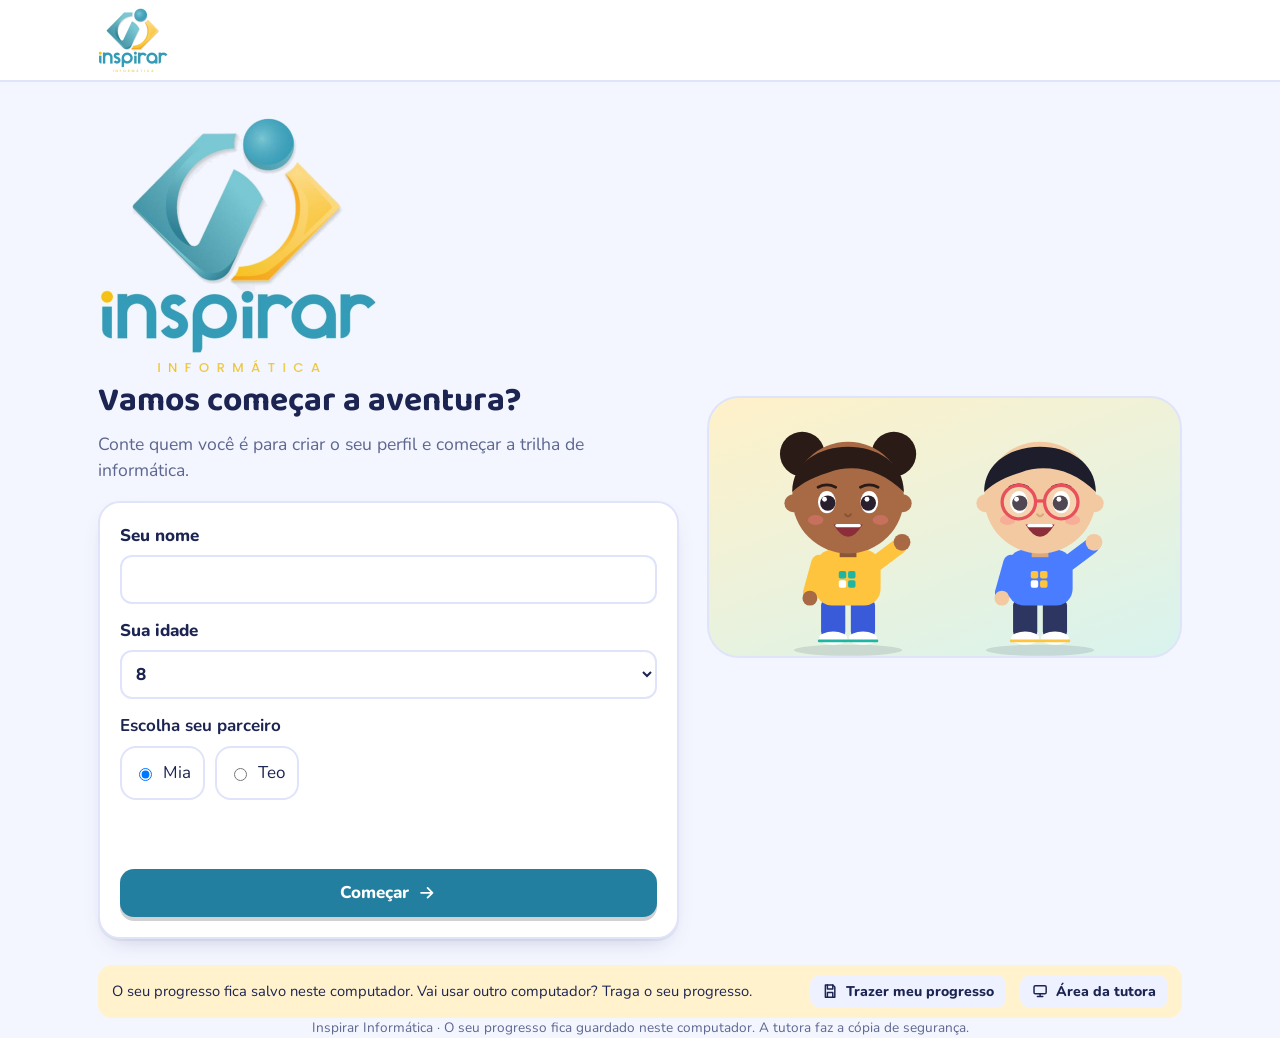
==== commit e606217b: "Plataforma Informática: correções 4.5, 5.5 e clique do Excel; Trilha Colônia com PIN; cópia de segur" ====
--- a/plataforma-informatica/atual/aluno/index.html
+++ b/plataforma-informatica/atual/aluno/index.html
@@ -246,6 +246,15 @@
 .hero .logobig{max-width:280px;width:100%;display:block;margin:0 0 10px}
 @media (max-width:820px){.brandlogo{height:52px}}
 
+/* ===== acréscimos de 20/11/2026: desafio bônus, ouvir, imagem escolhida, área da tutora, impressão ===== */
+.bonusbar{display:flex;gap:10px;align-items:center;flex-wrap:wrap;background:var(--warn-bg);border-radius:16px;padding:8px 12px;margin-bottom:12px}
+.bubble .say{margin-top:10px}
+.paper svg.wsel{outline:3px solid #3a86ff;outline-offset:2px;border-radius:6px}
+.paper svg{cursor:pointer}
+.demo-note{border:2px dashed var(--line)}
+.gab h3{font-size:1.05rem}.gab li{margin:3px 0}
+@media print{.top,footer,.noprint,.toast{display:none!important}body{background:#fff;color:#000}.card{box-shadow:none;break-inside:avoid}}
+
 </style>
 </head>
 <body>
@@ -457,8 +466,14 @@
  T('O sol brilha no céu azul','A tecnologia ajuda as pessoas a aprender e criar coisas novas.'),
  T('Eu gosto de aprender','Praticar todos os dias melhora a velocidade e a precisão.'),
  T('A casa tem uma sala','Digitar sem olhar para o teclado é uma habilidade muito útil.'),
- T('Nosso time é muito legal','Errar faz parte do aprendizado, o importante é tentar de novo.')
+ T('Nosso time é muito legal','Errar faz parte do aprendizado, o importante é tentar de novo.'),
+ T('O gato pulou o muro','Quem treina um pouco todo dia digita cada vez melhor.'),
+ T('A bola rolou na grama','Olhe para a tela e deixe os dedos encontrarem as teclas.'),
+ T('Minha mãe faz bolo','Costas retas, pulsos relaxados e respiração tranquila.'),
+ T('Hoje vai ter festa','Cada erro corrigido é um passo a mais no aprendizado.')
 ];
+/* antes da aula 2.4 (Shift e acentos), o aquecimento usa só minúsculas e sem acento */
+const easyTxt=t=>t.normalize('NFD').replace(/[\u0300-\u036f]/g,'').toLowerCase();
 
 /* ===== CONTEÚDO 2: módulos 3 a 7 (completa as aulas), simuladores de Excel e PowerPoint, bancos extras ===== */
 const XL=(sim,title)=>({t:'xl',sim,title});
@@ -785,7 +800,10 @@
  time:'<circle cx="12" cy="12" r="9"/><path d="M12 7v5l3 2"/>',
  cert:'<rect x="3" y="4" width="18" height="13" rx="2"/><circle cx="12" cy="10" r="3"/><path d="M9 21l3-3 3 3"/>',
  eye:'<path d="M2 12s4-7 10-7 10 7 10 7-4 7-10 7S2 12 2 12z"/><circle cx="12" cy="12" r="3"/>',
- undo:'<path d="M3 12a9 9 0 1 0 3-6.7L3 8M3 3v5h5"/>'
+ undo:'<path d="M3 12a9 9 0 1 0 3-6.7L3 8M3 3v5h5"/>',
+ sound:'<path d="M4 9h4l5-4v14l-5-4H4z"/><path d="M16 9a4 4 0 0 1 0 6M18.5 6.5a8 8 0 0 1 0 11"/>',
+ save:'<path d="M5 3h11l3 3v15H5z"/><path d="M8 3v6h8V3M8 21v-7h8v7"/>',
+ flag:'<path d="M5 21V4M5 4h11l-2 4 2 4H5"/>'
 };
 const ic=(n,fill)=>`<svg class="i${fill?' fill':''}" viewBox="0 0 24 24" aria-hidden="true">${PATHS[n]}</svg>`;
 const esc=s=>String(s).replace(/[&<>"]/g,c=>({'&':'&amp;','<':'&lt;','>':'&gt;','"':'&quot;'}[c]));
@@ -807,33 +825,38 @@
   const S=[
    mkStudent('ana','Ana Souza',9,'Ter 14h','Polo Pinhão','mia',9,[1],9,h([1,1,1,1,1,0,1,1])),
    mkStudent('bruno','Bruno Lima',11,'Ter 14h','Polo Pinhão','teo',3,[],16,h([1,1,0,1,1,1,1,1])),
-   mkStudent('carla','Carla Dias',10,'Qua 14h','Polo Pinhão','mia',13,[1],10,h([1,0,1,1,0,1,1,1])),
-   mkStudent('davi','Davi Rocha',12,'Qua 14h','Polo Pinhão','teo',0,[],0,h([1,1,1,1,1,1,1,1])),
-   mkStudent('elisa','Elisa Prado',8,'Qui 14h','Polo Pinhão','mia',5,[1],7,h([1,1,1,0,1,1,1,1])),
-   mkStudent('felipe','Felipe Nunes',10,'Qui 14h','Polo Pinhão','teo',14,[1],11,h([1,1,1,1,0,1,1,1])),
+   mkStudent('carla','Carla Dias',10,'Qua 10h45','Polo Pinhão','mia',13,[1],10,h([1,0,1,1,0,1,1,1])),
+   mkStudent('davi','Davi Rocha',12,'Qua 10h45','Polo Pinhão','teo',0,[],0,h([1,1,1,1,1,1,1,1])),
+   mkStudent('elisa','Elisa Prado',8,'Qui 10h45','Polo Pinhão','mia',5,[1],7,h([1,1,1,0,1,1,1,1])),
+   mkStudent('felipe','Felipe Nunes',10,'Qui 10h45','Polo Pinhão','teo',14,[1],11,h([1,1,1,1,0,1,1,1])),
    mkStudent('gabi','Gabriela Melo',12,'Sex 14h','Polo Pinhão','mia',24,[1,2],19,h([1,1,1,1,1,1,1,1])),
    mkStudent('heitor','Heitor Alves',9,'Sex 14h','Polo Pinhão','teo',2,[],6,h([0,1,0,1,1,0,1,1])),
    mkStudent('iris','Íris Campos',11,'Seg 14h','Polo Pinhão','mia',10,[1],14,h([1,1,1,1,1,1,0,1])),
-   mkStudent('joao','João Pedro',10,'Sáb 9h','Polo Exemplo (expansão)','teo',6,[1],8,h([1,1,1,1,0,1,1,1])),
-   mkStudent('kaue','Kauê Ramos',8,'Sáb 9h','Polo Exemplo (expansão)','teo',1,[],5,h([1,0,1,1,1,0,1,1])),
-   mkStudent('lia','Lia Torres',12,'Sáb 9h','Polo Exemplo (expansão)','mia',8,[1],17,h([1,1,1,1,1,1,1,0]))
+   mkStudent('joao','João Pedro',10,'Sáb 9h','Polo Exemplo (demonstração)','teo',6,[1],8,h([1,1,1,1,0,1,1,1])),
+   mkStudent('kaue','Kauê Ramos',8,'Sáb 9h','Polo Exemplo (demonstração)','teo',1,[],5,h([1,0,1,1,1,0,1,1])),
+   mkStudent('lia','Lia Torres',12,'Sáb 9h','Polo Exemplo (demonstração)','mia',8,[1],17,h([1,1,1,1,1,1,1,0]))
   ];
   const students={};S.forEach(s=>students[s.id]=s);
   const t=dayKey();
   const wd=['Dom','Seg','Ter','Qua','Qui','Sex','Sáb'][new Date().getDay()];
   const pres={};S.filter(x=>x.polo==='Polo Pinhão'&&x.slot.startsWith(wd)).forEach((x,i)=>{pres[x.id]={in:(i?'14:06':'14:03'),ok:i===0}});
   const presence={[t]:pres};
-  const config={polos:{'Polo Pinhão':{pcs:2,slots:['Seg 14h','Ter 14h','Qua 14h','Qui 14h','Sex 14h','Ter 9h','Qui 9h']},'Polo Exemplo (expansão)':{pcs:4,slots:['Sáb 9h','Sáb 14h']}}};
-  return {students,presence,config};
+  /* grade proposta para fev/2027: Turma Manhã (seg-qui 10h45, sex 9h) e Turma Tarde (seg, ter, sex 14h e 15h) */
+  const config={polos:{'Polo Pinhão':{pcs:2,slots:['Seg 10h45','Ter 10h45','Qua 10h45','Qui 10h45','Sex 9h','Seg 14h','Seg 15h','Ter 14h','Ter 15h','Sex 14h','Sex 15h']},'Polo Exemplo (demonstração)':{pcs:4,slots:['Sáb 9h','Sáb 14h']}},tutora:'Giovana'};
+  return {students,presence,config,seedV:2};
 }
 let DB=null;
-function load(){try{const r=localStorage.getItem(KEY);if(r)DB=JSON.parse(r)}catch(e){}if(!DB||!DB.config)DB=seed()}
+function load(){try{const r=localStorage.getItem(KEY);if(r)DB=JSON.parse(r)}catch(e){}if(!DB||!DB.config||!DB.students)DB=seed();
+  /* atualização da versão de 20/11: se só há alunos fictícios, troca pela demonstração nova; alunos reais (t*, m*) são mantidos */
+  if(!DB.seedV){const real=Object.values(DB.students).filter(x=>/^[tm]/.test(x.id));if(!real.length)DB=seed();else{DB.seedV=2;DB.config.tutora=DB.config.tutora||'Giovana'}save()}
+  DB.config.tutora=DB.config.tutora||'Giovana'}
 function save(){try{localStorage.setItem(KEY,JSON.stringify(DB))}catch(e){}}
 const cfgP=p=>DB.config.polos[p]||{pcs:1,slots:[]};
+const tutorName=()=>(DB.config&&DB.config.tutora)||'Giovana';
 const occ=(p,sl)=>Object.values(DB.students).filter(s=>s.polo===p&&s.slot===sl).length;
 const WD=['Dom','Seg','Ter','Qua','Qui','Sex','Sáb'];
 const SKEY=KEY+'-sessao';
-function saveSess(){try{if(!V.role){localStorage.removeItem(SKEY);return}const v=['lesson','test','lessonend','cert'].includes(V.view)?(V.view==='lesson'||V.view==='test'||V.view==='lessonend'?'module':'home'):V.view;localStorage.setItem(SKEY,JSON.stringify({role:V.role,sid:V.sid,parentSid:V.parentSid,view:v,mod:V.mod,tutorTurma:V.tutorTurma,poloSel:V.poloSel,demo:V.demo}))}catch(e){}}
+function saveSess(){try{if(!V.role){localStorage.removeItem(SKEY);return}const v=['lesson','test','lessonend','cert','tutora','colcert'].includes(V.view)?(V.view==='lesson'||V.view==='test'||V.view==='lessonend'?'module':'home'):V.view;localStorage.setItem(SKEY,JSON.stringify({role:V.role,sid:V.sid,parentSid:V.parentSid,view:v,mod:V.mod,tutorTurma:V.tutorTurma,poloSel:V.poloSel,demo:V.demo}))}catch(e){}}
 function loadSess(){try{const r=JSON.parse(localStorage.getItem(SKEY)||'null');if(r&&r.role&&(r.role!=='aluno'||DB.students[r.sid])&&(r.role!=='pais'||DB.students[r.parentSid])){Object.assign(V,r);if(V.view==='module'&&!V.mod)V.view='home'}}catch(e){}}
 load();
 
@@ -852,7 +875,10 @@
 const METAM={y:[4,8,10,12,13,14,15],o:[8,15,17,19,21,23,25]},ACCM={y:[85,88,90,90,92,92,92],o:[88,90,92,92,94,95,95]};
 const TESTL={y:['Eu gosto de aprender com o computador e descobrir coisas novas todos os dias','A minha aula é muito legal e eu me divirto na aula de informática','O gato dorme na sala e o cachorro brinca com a bola no jardim','Hoje eu vou digitar com calma, sem olhar para o teclado e sem pressa','A escola tem uma biblioteca grande e eu adoro ler histórias de aventura'],
  o:['Praticar a digitação todos os dias ajuda a escrever com mais rapidez, atenção e precisão no computador.','A internet permite pesquisar, aprender e conversar, mas é preciso ter cuidado com as informações e com a segurança.','Trabalhar em equipe é importante: cada pessoa tem ideias diferentes e juntas elas criam projetos incríveis.','Uma planilha organiza números em linhas e colunas e faz cálculos automáticos que economizam muito tempo.','Uma boa apresentação tem poucas palavras, imagens bem escolhidas e uma fala tranquila e clara.']};
-const pickTest=s=>{const l=TESTL[grp(s)];return l[Math.floor(Math.random()*l.length)]};
+/* módulo 1: a criança ainda não aprendeu Shift e acentos, então a frase é só em minúsculas e sem acento */
+const TESTL1={y:['o gato bebe leite na cozinha','a casa tem uma sala grande','eu gosto de jogar bola','a fada mora perto do lago','o sapo pula na lagoa'],
+ o:['eu gosto de aprender coisas novas no computador','o computador ajuda a escrever e a pesquisar','a turma vai fazer um projeto muito legal','o mouse e o teclado mandam ordens para o computador']};
+const pickTest=(s,m)=>{const l=(m===1?TESTL1:TESTL)[grp(s)];return l[Math.floor(Math.random()*l.length)]};
 const MHEX=['#3a86ff','#1fb5a3','#8a5cf6','#ff7a45','#17935a','#ff6fa5','#e8a400'];
 function stkInfo(id){let m;if(id==='seq')return {name:'3 acertos seguidos',c:'#ff7a45'};if(m=/^dig(\d)/.exec(id))return {name:'Meta de digitação do módulo '+m[1],c:MHEX[m[1]-1]};m=/^mod(\d)/.exec(id);return {name:'Módulo '+m[1]+' concluído',c:MHEX[m[1]-1]}}
 function stkSvg(id,big){const i=stkInfo(id);return `<span class="stk" title="${i.name}"><svg viewBox="0 0 48 48" width="${big?56:42}" height="${big?56:42}" role="img" aria-label="${i.name}"><circle cx="24" cy="24" r="22" fill="${i.c}"/><circle cx="24" cy="24" r="22" fill="none" stroke="#fff" stroke-width="2" stroke-dasharray="3 3"/><g transform="translate(10 10) scale(1.17)" fill="#fff"><polygon points="12 2.5 14.9 8.7 21.6 9.5 16.6 14.1 18 20.8 12 17.4 6 20.8 7.4 14.1 2.4 9.5 9.1 8.7"/></g></svg></span>`}
@@ -875,16 +901,18 @@
 
 /* ---------- componentes ---------- */
 function topbar(){
-  const u=V.role==='aluno'?me().name:V.role==='tutor'?'Tutora Marina':V.role==='gestor'?'Gestão':V.role==='pais'?'Responsável':'';
-  const rl={aluno:'Aluno',tutor:'Tutor',gestor:'Gestor',pais:'Responsável'}[V.role]||'';
+  const u=V.role==='aluno'?me().name:V.role==='tutor'?tutorName():V.role==='gestor'?'Gestão':'';
+  const rl={aluno:'Aluno',tutor:'Tutora',gestor:'Gestor'}[V.role]||'';
+  const lab=V.role==='pais'?'Família de '+((DB.students[V.parentSid]||{name:''}).name.split(' ')[0]):rl+': '+u;
   return `<header class="top"><div class="wrap">
    <div class="brand"><img src="${window.__LOGO__}" alt="Inspirar Informática" class="brandlogo"></div>
    <span class="grow"></span>
    ${V.role==='aluno'&&!window.__ALUNO__?`<label class="chip"><input type="checkbox" id="demo" data-act="demo" ${V.demo?'checked':''}> Modo demonstração: destravar tudo</label>`:''}
-   ${V.role?`<span class="chip">${esc(rl)}: ${esc(u)}</span><button class="btn ghost sm" data-act="logout">Sair</button>`:''}
+   ${V.role?`<span class="chip">${esc(lab)}</span><button class="btn ghost sm" data-act="logout">Sair</button>`:''}
   </div></header>`;
 }
-const foot=`<footer class="wrap">Inspirar Informática · primeira versão para demonstração. Personagens e textos são provisórios e os dados ficam apenas neste navegador.</footer>`;
+const foot=window.__ALUNO__?`<footer class="wrap">Inspirar Informática · O seu progresso fica guardado neste computador. A tutora faz a cópia de segurança.</footer>`:`<footer class="wrap">Inspirar Informática · Versão de demonstração da gestão: os alunos que aparecem em Tutora, Gestor e Pais são fictícios. Os dados ficam apenas neste navegador.</footer>`;
+const demoNote=()=>`<div class="note demo-note"><b>Dados de demonstração.</b> Os alunos desta tela são fictícios e ficam só neste navegador. Os alunos reais aparecerão aqui quando a plataforma tiver banco de dados (previsto para fevereiro).</div>`;
 
 /* ---------- LOGIN ---------- */
 function vLoginAluno(){
@@ -902,7 +930,7 @@
    ${mine.length?`<h3 style="margin-top:18px">Já tem perfil neste computador?</h3><div class="picker" style="margin-top:10px">${mine.map(s=>`<button class="pick" data-act="pick" data-id="${s.id}"><b>${esc(s.name)}</b><br><span class="muted">${s.age} anos</span></button>`).join('')}</div>`:''}
   </div>
   <div class="chars"><div>${BR.miay}</div><div>${BR.teoy}</div></div></section>
-  <div class="note">Versão de teste. O seu progresso fica salvo só neste computador.</div></main>${foot}`;
+  <div class="note row" style="margin-top:16px"><span class="grow">O seu progresso fica salvo neste computador. Vai usar outro computador? Traga o seu progresso.</span><button class="btn ghost sm" data-act="restore">${ic('save')} Trazer meu progresso</button><button class="btn ghost sm" data-act="tutora">${ic('tutor')} Área da tutora</button></div></main>${foot}`;
 }
 function vLogin(){if(window.__ALUNO__)return vLoginAluno();
   const kids=Object.values(DB.students).filter(s=>s.polo==='Polo Pinhão');
@@ -922,7 +950,7 @@
    <button class="role" data-act="rolePais"><span class="ico" style="background:var(--m3)">${ic('eye')}</span><h3>Pais e responsáveis</h3><span class="muted">Presença, progresso e notas, sem atividades</span></button>
   </div>
   ${V.pickFor?`<div class="card" style="margin-top:18px"><h3>${V.pickFor==='aluno'?'Qual aluno de demonstração?':'Qual filho(a)?'}</h3><div class="picker" style="margin-top:12px">${kids.map(s=>`<button class="pick" data-act="pick" data-id="${s.id}"><b>${esc(s.name)}</b><br><span class="muted">${s.age} anos</span></button>`).join('')}</div></div>`:''}
-  <p style="margin-top:20px"><button class="btn ghost sm" data-act="reset">${ic('undo')} Reiniciar dados de demonstração</button></p>
+  <p style="margin-top:20px" class="row"><button class="btn ghost sm" data-act="reset">${ic('undo')} Reiniciar dados de demonstração</button><button class="btn ghost sm" data-act="restore">${ic('save')} Trazer progresso de um aluno</button><button class="btn ghost sm" data-act="tutora">${ic('tutor')} Área da tutora</button></p>
   </main>${foot}`;
 }
 
@@ -930,7 +958,11 @@
 function vHome(){
   const s=me(),st=stageOf(s),m=MODS[Math.min(st,6)];
   const meta=metaFor(s),lt=lastTyp(s);
-  const nextIdx=(()=>{const c=curMod(s);for(let l=1;l<=MODS[c-1].aulas.length;l++)if(!lessonDone(s,c,l))return [c,l];return [c,1]})();
+  const nextIdx=(()=>{const c=curMod(s);for(let l=1;l<=MODS[c-1].aulas.length;l++)if(!lessonDone(s,c,l))return [c,l];return [c,0]})();
+  const colN=colOn()?colNext(s):null;
+  const contBtn=colOn()?(colN?`<button class="btn" data-act="openLes" data-m="${colN[0]}" data-l="${colN[1]}">Continuar a missão: ${esc(MODS[colN[0]-1].aulas[colN[1]-1])} ${ic('arrow')}</button>`:''):
+    nextIdx[1]===0?(modPassed(s,nextIdx[0])?'':`<button class="btn" data-act="test" data-m="${nextIdx[0]}">Fazer o teste do módulo ${nextIdx[0]} ${ic('arrow')}</button>`):
+    `<button class="btn" data-act="openLes" data-m="${nextIdx[0]}" data-l="${nextIdx[1]}">Continuar: aula ${nextIdx[1]}, ${MODS[nextIdx[0]-1].name} ${ic('arrow')}</button>`;
   const bg=['#fff1c9','#d8f3ee','#e4dcff','#ffe3d6','#dff3e6','#ffe0ee','#fff0b8'][st];
   const nodes=MODS.map(mm=>{
     const un=modUnlocked(s,mm.n),d=modLessonsDone(s,mm.n),tot=mm.aulas.length,pass=modPassed(s,mm.n);
@@ -960,10 +992,12 @@
      <p style="margin-top:10px"><button class="btn ghost sm" data-act="swapch">Trocar de personagem</button></p>
    </aside>
    <section class="stack">
-    <div class="card"><div class="row"><div class="grow"><h2>Olá, ${esc(s.name.split(' ')[0])}!</h2><p class="muted">${(today()[s.id]||{}).ok?'Sua presença de hoje foi confirmada pelo tutor.':'Sua presença foi enviada. Aguarde o tutor confirmar.'}</p></div>
-      <button class="btn" data-act="openLes" data-m="${nextIdx[0]}" data-l="${nextIdx[1]}">Continuar: aula ${nextIdx[1]}, ${MODS[nextIdx[0]-1].name} ${ic('arrow')}</button></div></div>
-    ${(sem1||sem2)?`<div class="card" style="border-color:var(--sun)"><div class="row"><div class="grow"><h3>Certificado disponível</h3><p class="muted">Você concluiu os módulos do ${sem2?'2º':'1º'} semestre.</p></div><button class="btn" data-act="cert" data-sem="${sem2?2:1}">${ic('cert')} Ver certificado</button></div></div>`:''}
-    <div class="trail">${nodes}</div>
+    <div class="card"><div class="row"><div class="grow"><h2>Olá, ${esc(s.name.split(' ')[0])}!</h2><p class="muted">${(today()[s.id]||{}).ok?'Sua presença de hoje foi confirmada pela tutora.':window.__ALUNO__?'Sua presença de hoje ficou registrada neste computador.':'Sua presença foi enviada. Aguarde a tutora confirmar.'}</p></div>
+      ${contBtn}</div></div>
+    ${colOn()?vColTrail(s):''}
+    ${!colOn()&&(sem1||sem2)?`<div class="card" style="border-color:var(--sun)"><div class="row"><div class="grow"><h3>Certificado disponível</h3><p class="muted">Você concluiu os módulos do ${sem2?'2º':'1º'} semestre.</p></div><button class="btn" data-act="cert" data-sem="${sem2?2:1}">${ic('cert')} Ver certificado</button></div></div>`:''}
+    ${colOn()?'':`<div class="trail">${nodes}</div>`}
+    <div class="row" style="justify-content:flex-end"><button class="btn ghost sm" data-act="mybackup">${ic('save')} Guardar meu progresso</button><button class="btn ghost sm" data-act="tutora">${ic('tutor')} Área da tutora</button></div>
    </section></div></main>${foot}`;
 }
 
@@ -990,16 +1024,19 @@
   const s=me(),st=steps(V.mod,V.les),stp=st[V.step],mm=MODS[V.mod-1];
   const prog=st.map((_,i)=>`<i class="${i<V.step?'on':i===V.step?'now':''}"></i>`).join('');
   const head=`${topbar()}<main class="wrap"><div class="player" style="--c:${MCOL(V.mod)}">
-   <div class="crumb">${V.les===0?`<button data-act="home">${ic('back')} Trilha</button> / Aquecimento de digitação`:`<button data-act="openMod" data-m="${V.mod}">${ic('back')} ${mm.name}</button> / Aula ${V.les}: ${mm.aulas[V.les-1]}`}</div><div class="prog">${prog}</div><div class="card step" id="stepbox">`;
+   <div class="crumb">${V.les===0?`<button data-act="home">${ic('back')} Trilha</button> / Aquecimento de digitação`:`${colOn()&&colHas(V.mod+'.'+V.les)?`<button data-act="home">${ic('back')} Colônia Digital</button>`:`<button data-act="openMod" data-m="${V.mod}">${ic('back')} ${mm.name}</button>`} / Aula ${V.mod}.${V.les}: ${mm.aulas[V.les-1]}`}</div><div class="prog">${prog}</div><div class="card step" id="stepbox">`;
   const tail=`</div></div></main>`;
   let body='';
-  const talk=(inner)=>`<div class="talk"><div class="fig">${ch(s)}</div><div class="bubble">${inner}</div></div>`;
+  const talk=(inner)=>`<div class="talk"><div class="fig">${ch(s)}</div><div class="bubble">${inner}${canSay()?`<button class="btn ghost sm say" data-act="say" aria-label="Ouvir o texto">${ic('sound')} Ouvir</button>`:''}</div></div>`;
+  if(stp.bonus&&V.st.errs0===undefined)V.st.errs0=V.errs;
+  const bon=stp.bonus?`<div class="bonusbar"><span class="pill warn">${ic('star',1)} Desafio bônus</span><span class="muted grow">É opcional. Vale 1 estrela extra e erros aqui não tiram estrela.</span><button class="btn ghost sm" data-act="skipbonus">Pular desafio</button></div>`:'';
   if(stp.t==='info'){
     body=talk(`<h2>${stp.title}</h2><p>${tx(stp.x)}</p>`)+`<p style="margin-top:18px;text-align:right"><button class="btn" data-act="next">${stp.stub?'Marcar como concluída (demo)':'Entendi!'} ${ic('arrow')}</button></p>`;
   }else if(stp.t==='anim'){
     body=talk(`<h2>${stp.title}</h2><p>${tx(stp.x)}</p>`)+`<div class="scene">${animSvg(stp.kind)}</div><p style="margin-top:18px;text-align:right"><button class="btn" data-act="next">Entendi! ${ic('arrow')}</button></p>`;
   }else if(stp.t==='quiz'){
-    body=talk(`<h2>${stp.q}</h2>`)+`<div class="opts">${stp.opts.map((o,i)=>`<button class="opt" data-act="ans" data-i="${i}">${o}</button>`).join('')}</div><div class="feed" id="feed" role="status"></div>`;
+    const ord=V.st.qo||(V.st.qo=shuffle(stp.opts.map((_,i)=>i))); /* opções embaralhadas: a certa não fica sempre em 1º */
+    body=talk(`<h2>${stp.q}</h2>`)+`<div class="opts">${ord.map(i=>`<button class="opt" data-act="ans" data-i="${i}">${stp.opts[i]}</button>`).join('')}</div><div class="feed" id="feed" role="status"></div>`;
   }else if(stp.t==='hot'){
     body=talk(`<h2>${stp.q}</h2>`)+`<div class="scene"><svg viewBox="0 0 420 260" role="img" aria-label="Computador com monitor, teclado, mouse e gabinete">
       <g data-part="gabinete"><rect x="320" y="90" width="70" height="140" rx="8" fill="#6c78b8"/><rect x="332" y="104" width="46" height="8" rx="4" fill="#3a4580"/><circle cx="355" cy="205" r="8" fill="#ffc43d"/></g>
@@ -1024,7 +1061,7 @@
   }else if(stp.t==='check'){
     body=talk(`<h2>${stp.q}</h2>`)+`<div class="stack" style="margin-top:14px">${stp.items.map((x,i)=>`<label class="task" style="cursor:pointer"><input type="checkbox" data-ck="1" id="ck${i}"> ${x}</label>`).join('')}</div><p style="margin-top:14px;text-align:right"><button class="btn" id="ckbtn" data-act="next" disabled>Continuar ${ic('arrow')}</button></p>`;
   }
-  return head+body+tail+(V.leave?leaveModal():'');
+  return head+bon+body+tail+(V.leave?leaveModal():'');
 }
 function animSvg(k){
  if(k==='click')return `<svg viewBox="0 0 420 240" role="img" aria-label="Animação: o cursor vai até o ícone e clica duas vezes para abrir"><rect x="10" y="10" width="400" height="220" rx="14" fill="#9fd6ff"/><g><rect x="60" y="70" width="64" height="64" rx="14" fill="#ffc43d"/><rect x="74" y="86" width="36" height="8" rx="4" fill="#fff"/><rect x="74" y="102" width="26" height="8" rx="4" fill="#fff"/><text x="92" y="156" text-anchor="middle" font-size="14" font-weight="800" fill="#1c2452">Meu texto</text></g>
@@ -1047,7 +1084,7 @@
 /* ---------- lógica da digitação ---------- */
 let TY=null;
 function tasksHtml(tasks){return `<div class="tasks" id="tasks">${tasks.map((t,i)=>`<div class="task" id="task${i}"><span>${ic('check')}</span><div>${t.tx}<div class="hint" id="hint${i}"></div></div><button class="btn ghost sm" data-act="hint" data-i="${i}" style="margin-left:auto">Dica</button></div>`).join('')}</div><div class="feed" id="feed" role="status"></div>`}
-function runTasks(arg){let all=true;WS.sim.tasks.forEach((t,i)=>{let ok=false;try{ok=!!t.ok(arg)}catch(e){}const el=document.getElementById('task'+i);if(el)el.classList.toggle('done',ok);if(!ok)all=false});
+function runTasks(arg){let all=true;WS.okd=WS.okd||{};WS.sim.tasks.forEach((t,i)=>{let ok=!!WS.okd[i];if(!ok){try{ok=!!t.ok(arg)}catch(e){}if(ok)WS.okd[i]=1}const el=document.getElementById('task'+i);if(el)el.classList.toggle('done',ok);if(!ok)all=false});
   if(all&&!WS.done){WS.done=true;V.errs+=WS.hints>2?2:WS.hints>0?1:0;const f=document.getElementById('feed');f.className='feed ok';f.textContent='Missão cumprida!';addNext(f)}}
 /* ---------- simulador de Excel ---------- */
 const XC=['A','B','C','D','E','F'],XR=8;let XS=null;
@@ -1061,16 +1098,17 @@
 function xlRange(a,b){const [c1,r1]=[a[0],+a.slice(1)],[c2,r2]=[b[0],+b.slice(1)],o=[];for(let c=XC.indexOf(c1);c<=XC.indexOf(c2);c++)for(let r=r1;r<=r2;r++)o.push(XC[c]+r);return o}
 function xlVal(r,d=0){const raw=xlRaw(r);if(raw==='')return '';if(raw[0]!=='='){const n=Number(String(raw).replace(',','.'));return isNaN(n)?raw:n}
   if(d>8)return '#ERRO';
-  try{let e=raw.slice(1).toUpperCase().replace(/M[ÉE]DIA/g,'F.M').replace(/SOMA/g,'F.S').replace(/M[ÁA]XIMO/g,'F.X').replace(/M[ÍI]NIMO/g,'F.N');
+  try{let e=raw.slice(1).toUpperCase().replace(/M[ÉE]DIA/g,'F.M').replace(/SOMA/g,'F.S').replace(/M[ÁA]XIMO/g,'F.X').replace(/M[ÍI]NIMO/g,'F.N')
+     .replace(/(\d),(\d)/g,'$1.$2').replace(/;/g,','); /* vírgula decimal e ; como separador (Excel em português) */
    const nv=x=>{const v=xlVal(x,d+1);return typeof v==='number'?v:0};
-   e=e.replace(/([A-F]\d):([A-F]\d)/g,(m,a,b)=>'['+xlRange(a,b).map(nv).join(',')+']').replace(/\b([A-F]\d)\b/g,(m,x)=>nv(x));
+   e=e.replace(/([A-F]\d):([A-F]\d)/g,(m,a,b)=>'['+xlRange(a,b).map(nv).join(',')+']').replace(/\b([A-F]\d)\b/g,(m,x)=>'('+nv(x)+')');
    if(!/^[0-9+\-*/().,\[\]\sFSMXN]*$/.test(e))return '#ERRO';
    const fl=a=>a.flat(),F={S:(...a)=>fl(a).reduce((x,y)=>x+y,0),M:(...a)=>fl(a).reduce((x,y)=>x+y,0)/fl(a).length,X:(...a)=>Math.max(...fl(a)),N:(...a)=>Math.min(...fl(a))};
    const v=new Function('F','return '+e)(F);return isFinite(v)?Math.round(v*100)/100:'#ERRO'}catch(err){return '#ERRO'}}
 function startXl(key){const cfg=SIMX[key];WS={sim:cfg,hints:0,done:false};
   XS={cells:{},sel:'A1',hit:new Set(['A1']),charted:false,cfg};
   for(const [k,v] of Object.entries(cfg.cells))XS.cells[k]={raw:v};
-  const X={hit:r=>XS.hit.has(r),raw:r=>xlRaw(r),val:r=>xlVal(r),num:r=>xlNum(r),bold:r=>!!(XS.cells[r]||{}).bold,fill:r=>(XS.cells[r]||{}).fill,charted:()=>XS.charted};
+  const X={hit:r=>XS.hit.has(r),raw:r=>xlRaw(r),val:r=>xlVal(r),num:r=>xlNum(r),isF:r=>/^=/.test(xlRaw(r))&&typeof xlVal(r)==='number',bold:r=>!!(XS.cells[r]||{}).bold,fill:r=>(XS.cells[r]||{}).fill,charted:()=>XS.charted};
   const tbl=document.getElementById('xl'),inp=document.getElementById('xin'),ref=document.getElementById('xref');
   const fmt=v=>typeof v==='number'?String(v).replace('.',','):String(v);
   const paint=()=>{let h='<tr><th></th>'+XC.map(c=>`<th>${c}</th>`).join('')+'</tr>';
@@ -1084,9 +1122,13 @@
     runTasks(X)};
   const commit=()=>{const c=XS.cells[XS.sel]||(XS.cells[XS.sel]={});if(c.raw!==inp.value){c.raw=inp.value}};
   const select=r=>{commit();XS.sel=r;XS.hit.add(r);inp.value=xlRaw(r);paint();inp.focus();inp.select()};
-  tbl.addEventListener('click',e=>{const td=e.target.closest('td');if(td)select(td.dataset.ref)});
-  inp.addEventListener('keydown',e=>{if(e.key==='Enter'){e.preventDefault();commit();const c=XS.sel[0],r=+XS.sel.slice(1);XS.sel=c+Math.min(XR,r+1);XS.hit.add(XS.sel);inp.value=xlRaw(XS.sel);paint();inp.focus();inp.select()}});
-  inp.addEventListener('input',()=>{});inp.addEventListener('blur',()=>{commit();paint()});
+  /* correção do clique perdido: a célula é escolhida no mousedown (antes do blur redesenhar a tabela) */
+  tbl.addEventListener('mousedown',e=>{const td=e.target.closest('td');if(!td)return;e.preventDefault();select(td.dataset.ref)});
+  tbl.addEventListener('click',e=>{const td=e.target.closest('td');if(td&&td.dataset.ref!==XS.sel)select(td.dataset.ref)});
+  const move=(dc,dr)=>{commit();const ci=XC.indexOf(XS.sel[0]),r=+XS.sel.slice(1);XS.sel=XC[Math.max(0,Math.min(XC.length-1,ci+dc))]+Math.max(1,Math.min(XR,r+dr));XS.hit.add(XS.sel);inp.value=xlRaw(XS.sel);paint();inp.focus();inp.select()};
+  inp.addEventListener('keydown',e=>{if(e.key==='Enter'){e.preventDefault();move(0,1)}else if(e.key==='Tab'){e.preventDefault();move(e.shiftKey?-1:1,0)}else if(e.key==='Escape'){inp.value=xlRaw(XS.sel)}});
+  inp.addEventListener('input',()=>{const td=tbl.querySelector('td[data-ref="'+XS.sel+'"]');if(td)td.textContent=inp.value});
+  inp.addEventListener('blur',()=>{if(xlRaw(XS.sel)!==inp.value){commit();paint()}});
   document.getElementById('xrib').addEventListener('mousedown',e=>e.preventDefault());
   document.getElementById('xrib').addEventListener('click',e=>{const b=e.target.closest('button');if(!b)return;commit();const c=XS.cells[XS.sel]||(XS.cells[XS.sel]={raw:''});
     if(b.dataset.xb)c.bold=!c.bold;if(b.dataset.xf)c.fill=b.dataset.xf;if(b.dataset.xchart)XS.charted=true;paint()});
@@ -1130,17 +1172,25 @@
   paintType();
   const focus=()=>{inp.focus();box.classList.add('focus')};
   box.addEventListener('click',focus);inp.addEventListener('blur',()=>box.classList.remove('focus'));
-  inp.addEventListener('input',e=>{
-    if(e.isComposing||TY.done){return}
-    const v=inp.value;inp.value='';
+  const proc=()=>{
+    const v=inp.value;inp.value='';if(!v||!TY||TY.done)return;
+    const f=document.getElementById('feed');
     for(const c of v){ if(TY.done)break;
       if(!TY.t0)TY.t0=performance.now();
-      if(c===TY.text[TY.pos]){TY.pos++;TY.ok++;box.classList.remove('err')}
-      else{TY.bad++;box.classList.add('err');}
+      const ex=TY.text[TY.pos]||'';
+      if(c===ex){TY.pos++;TY.ok++;box.classList.remove('err');if(TY.hint&&f){f.textContent='';TY.hint=0}}
+      else{TY.bad++;box.classList.add('err');
+        const nf=ex.normalize('NFD');let h='';
+        if(ex!==ex.toLowerCase()&&c===ex.toLowerCase())h='Essa letra é maiúscula: segure a tecla Shift e aperte a letra.';
+        else if(nf.length>1&&nf[0]===c&&ex!=='ç')h='Essa letra tem acento: aperte primeiro a tecla do acento e depois a letra.';
+        else if(c!==c.toLowerCase()&&ex===c.toLowerCase())h='Essa letra é minúscula: solte o Shift (ou desligue o Caps Lock).';
+        if(h&&f){f.className='feed no';f.textContent=h;TY.hint=1}}
       if(TY.pos>=TY.text.length){finishType();break}
     }
     paintType();
-  });
+  };
+  inp.addEventListener('input',e=>{if(e.isComposing||!TY||TY.done)return;proc()});
+  inp.addEventListener('compositionend',()=>setTimeout(proc,0)); /* teclas "mortas" de acento (ABNT2) */
   setTimeout(focus,50);
 }
 function paintType(){
@@ -1202,13 +1252,14 @@
    <div class="feed" id="feed" role="status"></div>`;
 }
 let WS=null;
+function selImg(sv){document.querySelectorAll('#paper svg.wsel').forEach(x=>x.classList.remove('wsel'));if(WS)WS.img=sv||null;if(sv)sv.classList.add('wsel')}
 function startWord(key){
   const paper=document.getElementById('paper');if(!paper)return;
   const sim=SIMS[key];WS={sim,hints:0,done:false};
   try{document.execCommand('styleWithCSS',false,true)}catch(e){}
   const check=()=>{
     let all=true;
-    sim.tasks.forEach((t,i)=>{const ok=!!t.ok(paper);const el=document.getElementById('task'+i);if(el)el.classList.toggle('done',ok);if(!ok)all=false});
+    WS.okd=WS.okd||{};sim.tasks.forEach((t,i)=>{let ok=!!WS.okd[i];if(!ok){try{ok=!!t.ok(paper)}catch(e){}if(ok)WS.okd[i]=1}const el=document.getElementById('task'+i);if(el)el.classList.toggle('done',ok);if(!ok)all=false});
     if(all&&!WS.done){WS.done=true;V.errs+=Math.min(2,WS.hints>2?2:WS.hints>0?1:0);
       const f=document.getElementById('feed');f.className='feed ok';f.innerHTML='Missão cumprida!';
       const p=document.createElement('p');p.style.cssText='margin-top:14px;text-align:right';p.innerHTML=`<button class="btn" data-act="next">${ic('arrow')} Continuar</button>`;f.after(p)}
@@ -1219,12 +1270,24 @@
   rb.addEventListener('click',e=>{
     const b=e.target.closest('button');if(!b)return;
     paper.focus();
-    if(b.dataset.img){document.execCommand('insertHTML',false,'<div style="text-align:left"><svg viewBox="0 0 120 80" width="120" height="80" role="img" aria-label="Figura de um sol sobre a colina"><rect width="120" height="80" rx="8" fill="#9fd6ff"/><circle cx="90" cy="24" r="12" fill="#ffc43d"/><path d="M0 80V56c20-18 40-18 60 0s40 14 60-4v28z" fill="#17935a"/></svg></div>')}
+    const img=WS.img&&paper.contains(WS.img)?WS.img:null;
+    if(b.dataset.img){
+      /* a imagem entra numa linha nova DENTRO do parágrafo (como no Word) e fica escolhida: alinhar o parágrafo alinha a imagem */
+      document.execCommand('insertHTML',false,'<br><svg viewBox="0 0 120 80" width="120" height="80" role="img" aria-label="Figura de um sol sobre a colina"><rect width="120" height="80" rx="8" fill="#9fd6ff"/><circle cx="90" cy="24" r="12" fill="#ffc43d"/><path d="M0 80V56c20-18 40-18 60 0s40 14 60-4v28z" fill="#17935a"/></svg>');
+      /* o navegador às vezes coloca a imagem fora do parágrafo: junta a imagem ao parágrafo de cima */
+      paper.querySelectorAll(':scope > svg').forEach(sv=>{let pr=sv.previousSibling;while(pr&&(pr.nodeName==='BR'||(pr.nodeType===3&&!pr.textContent.trim()))){const x=pr.previousSibling;pr.remove();pr=x}
+        let blk=pr&&pr.nodeType===1&&/^(P|DIV|LI|UL|OL)$/.test(pr.nodeName)?pr:null;if(blk&&/^(UL|OL)$/.test(blk.nodeName))blk=blk.lastElementChild||blk;
+        if(!blk){blk=document.createElement('p');sv.before(blk)}blk.append(document.createElement('br'),sv)});
+      const all=paper.querySelectorAll('svg'),last=all[all.length-1];selImg(last);
+      if(last){const r=document.createRange();r.setStartAfter(last);r.collapse(true);const sl=getSelection();sl.removeAllRanges();sl.addRange(r)}}
+    else if(img&&/^justify/.test(b.dataset.cmd||'')){const bl=img.closest('p,div,li');if(bl&&bl!==paper)bl.style.textAlign={justifyCenter:'center',justifyRight:'right',justifyLeft:'left'}[b.dataset.cmd]||''}
     else if(b.dataset.cmd){document.execCommand(b.dataset.cmd,false,null)}
     else if(b.dataset.color){document.execCommand('foreColor',false,b.dataset.color)}
     check();
   });
   paper.addEventListener('input',check);paper.addEventListener('keyup',check);
+  paper.addEventListener('mousedown',e=>{const sv=e.target.closest&&e.target.closest('svg');selImg(sv&&paper.contains(sv)?sv:null)});
+  paper.addEventListener('keydown',()=>selImg(null));
   check();
 }
 
@@ -1270,7 +1333,7 @@
        <h2 style="margin:12px 0">${ok?'Meta batida!':'Quase lá!'}</h2>
        <p class="muted">${ok?'Você alcançou a meta de digitação deste módulo.':`A meta é ${meta.wpm} palavras/min com ${meta.acc}% de precisão. ${r.wpm<meta.wpm?'Faltaram '+(meta.wpm-r.wpm)+' palavras por minuto. ':''}${r.acc<meta.acc?'A precisão ficou abaixo da meta. ':''}Tente de novo.`}</p>
        <div class="row" style="justify-content:center;margin-top:18px"><button class="btn" data-act="${ok?'test':'tpart'}" data-p="type">${ok?'Voltar ao teste':'Tentar de novo'}</button></div></div>`+end}
-    return hdr+back+`<div class="card step"><h2>Teste de digitação</h2><p class="muted">Meta: ${meta.wpm} palavras por minuto com ${meta.acc}% de precisão. Clique na caixa e digite.</p>${typeBox(V.ttext||(V.ttext=pickTest(s)),true)}</div>`+end;
+    return hdr+back+`<div class="card step"><h2>Teste de digitação</h2><p class="muted">Meta: ${meta.wpm} palavras por minuto com ${meta.acc}% de precisão. Clique na caixa e digite.</p>${typeBox(V.ttext||(V.ttext=pickTest(s,V.mod)),true)}</div>`+end;
   }
   // perguntas
   if(!TQ){const bank=BANK[V.mod];TQ={qs:shuffle(bank).slice(0,10).map(([q,o,a_])=>{const idx=shuffle(o.map((x,i)=>i));return {q,opts:idx.map(i=>o[i]),a:idx.indexOf(a_)}}),ans:[],i:0,done:false}}
@@ -1319,6 +1382,8 @@
      <td>${stuck?`<span class="pill bad">Precisa de apoio</span>`:''}</td>
      <td><div class="row" style="gap:6px">${p&&!p.ok?`<button class="btn sm" data-act="confirm" data-id="${s.id}">Confirmar</button>`:!p?`<button class="btn ghost sm" data-act="confirm" data-id="${s.id}">Marcar presente</button>`:''}${!modPassed(s,c)&&modComplete(s,c)?`<button class="btn ghost sm" data-act="relopen" data-id="${s.id}">Liberar módulo</button>`:''}</div></td></tr>`}).join('');
   return `${topbar()}<main class="wrap" style="padding-top:20px;padding-bottom:30px"><div class="stack">
+   ${demoNote()}
+   <div class="row"><button class="btn sm" data-act="tutora">${ic('tutor')} Área da tutora: Colônia, cópia de segurança e gabaritos</button></div>
    <div class="row"><h1 class="grow">Sala hoje · ${sl}</h1><div class="seg">${slots.map(t=>`<button class="${t===sl?'on':''}" data-act="slot" data-t="${t}">${t}</button>`).join('')}</div></div>
    <div class="tiles"><div class="tile"><b>${entered.length}/${cfgP(pol).pcs}</b><span>computadores em uso (${list.length} no horário)</span></div><div class="tile"><b>${conf.length}</b><span>presenças confirmadas</span></div><div class="tile"><b>${list.filter(s=>lessonsCount(s)<4&&s.hist.filter(x=>!x).length>=2).length}</b><span>alunos para observar</span></div></div>
    <div class="card"><p class="muted" style="margin-bottom:10px">Cada aluno segue o seu ritmo, de qualquer idade e em qualquer ponto do curso. A presença nasce quando ele entra; você confirma que está na sala.</p>
@@ -1348,12 +1413,13 @@
   const pcsCtl=pls.map(p=>`<div class="row" style="padding:6px 0;border-bottom:1px solid var(--line)"><b class="grow">${p}</b><button class="btn ghost sm" data-act="pcs" data-p="${p}" data-d="-1" aria-label="Menos um computador">−</button><b>${cfgP(p).pcs} computadores</b><button class="btn ghost sm" data-act="pcs" data-p="${p}" data-d="1" aria-label="Mais um computador">+</button></div>`).join('');
   const risk=list.filter(s=>attendance(s)<75||(lessonsCount(s)<3&&s.hist.filter(x=>!x).length>=2));
   return `${topbar()}<main class="wrap" style="padding-top:20px;padding-bottom:30px"><div class="stack">
+   ${demoNote()}
    <div class="row"><h1 class="grow">Visão geral</h1><div class="seg"><button class="${pol==='todos'?'on':''}" data-act="polo" data-p="todos">Todos os polos</button>${polos.map(p=>`<button class="${p===pol?'on':''}" data-act="polo" data-p="${p}">${p}</button>`).join('')}</div></div>
    <div class="tiles"><div class="tile"><b>${list.length}</b><span>alunos</span></div><div class="tile"><b>${pcsT}</b><span>computadores</span></div><div class="tile"><b>${avg(list,attendance)}%</b><span>presença média</span></div><div class="tile"><b>${avg(list,s=>lessonsCount(s)/40*100)}%</b><span>avanço médio no curso</span></div><div class="tile"><b>${risk.length}</b><span>alunos em atenção</span></div></div>
    <div class="card"><h2 style="margin-bottom:6px">Horários e computadores</h2><p class="muted" style="margin-bottom:10px">Sem turmas fixas: cada aluno começa do zero, no seu ritmo, com idades misturadas. O limite de cada horário é o número de computadores.</p><div class="tblwrap"><table class="tbl"><thead><tr><th>Horário</th><th>Computadores</th><th>Presença</th><th>Avanço</th><th>Digitação</th><th>Alunos</th></tr></thead><tbody>${rows}</tbody></table></div></div>
    <div class="card"><h2 style="margin-bottom:10px">Onde os alunos estão no curso</h2><div class="tiles">${dist}</div></div>
    <div class="card"><h2 style="margin-bottom:10px">Matricular aluno</h2><p class="muted" style="margin-bottom:10px">O aluno entra no módulo 1, aula 1, e pode começar em qualquer semana.</p>
-    <div class="row" style="gap:10px;flex-wrap:wrap"><input id="en" class="inp" placeholder="Nome do aluno" aria-label="Nome do aluno"><input id="ea" class="inp" type="number" min="8" max="12" value="9" style="width:80px" aria-label="Idade"><select id="es" class="sel" aria-label="Horário">${opts.map(o=>`<option value="${o.p}|${o.t}" ${o.full?'disabled':''}>${pls.length>1?o.p+' · ':''}${o.t}${o.full?' (lotado)':''}</option>`).join('')}</select><button class="btn" data-act="enroll">Matricular</button></div><div id="eerr" class="muted" style="margin-top:6px" role="status"></div></div>
+    <div class="row" style="gap:10px;flex-wrap:wrap"><input id="en" class="sel" placeholder="Nome do aluno" aria-label="Nome do aluno" style="flex:1;min-width:160px;width:auto;margin:0"><input id="ea" class="sel" type="number" min="8" max="12" value="9" style="width:90px;margin:0" aria-label="Idade"><select id="es" class="sel" aria-label="Horário" style="flex:1 1 180px;width:auto;min-width:0;max-width:100%;margin:0">${opts.map(o=>`<option value="${o.p}|${o.t}" ${o.full?'disabled':''}>${pls.length>1?o.p+' · ':''}${o.t}${o.full?' (lotado)':''}</option>`).join('')}</select><button class="btn" data-act="enroll">Matricular</button></div><div id="eerr" class="muted" style="margin-top:6px" role="status"></div></div>
    <div class="card"><h2 style="margin-bottom:6px">Computadores por polo</h2>${pcsCtl}</div>
    <div class="card"><h2 style="margin-bottom:10px">Liberações feitas pelos tutores</h2>${(()=>{const L=[];list.forEach(s=>Object.entries(s.tests).forEach(([m,t])=>{if(t.release)L.push([s,m,t.release])}));return L.length?L.map(([s,m,r])=>`<div class="row" style="padding:6px 0;border-bottom:1px solid var(--line)"><b class="grow">${esc(s.name)} <span class="muted">· módulo ${m}</span></b><span class="pill warn">${esc(r.why)}</span><span class="muted">${r.by}, ${r.at}</span></div>`).join(''):'<p class="muted">Nenhuma liberação até agora.</p>'})()}</div>
    <div class="card"><h2 style="margin-bottom:10px">Alunos em atenção</h2>${risk.length?risk.map(s=>`<div class="row" style="padding:6px 0;border-bottom:1px solid var(--line)"><b class="grow">${esc(s.name)} <span class="muted">· ${s.slot}</span></b><span class="pill bad">Presença ${attendance(s)}%</span><span class="pill">${lessonsCount(s)} aulas</span></div>`).join(''):'<p class="muted">Nenhum aluno em atenção.</p>'}</div>
@@ -1369,6 +1435,7 @@
   const mods=MODS.map(m=>{const d=modLessonsDone(s,m.n),t=s.tests[m.n];
     return `<tr><td><b>${m.n}. ${m.name}</b></td><td>${d}/${m.aulas.length}<div class="bar" style="--c:${MCOL(m.n)}"><i style="width:${d/m.aulas.length*100}%"></i></div></td><td>${t?`<span class="pill ${t.score>=MIN?'ok':'bad'}">${t.score||0} pts</span> <span class="pill ${t.typOk?'ok':'bad'}">${t.typOk?'digitação na meta':'digitação pendente'}</span> ${t.release?'<span class="pill warn">liberado pelo tutor</span>':''}`:'<span class="muted">Ainda não fez</span>'}</td></tr>`}).join('');
   return `${topbar()}<main class="wrap" style="padding-top:20px;padding-bottom:30px"><div class="stack">
+   ${demoNote()}
    <div class="row"><h1 class="grow">Acompanhamento de ${esc(s.name.split(' ')[0])}</h1><span class="chip">${s.slot}</span></div>
    <div class="tiles"><div class="tile"><b>${attendance(s)}%</b><span>presença</span></div><div class="tile"><b>${lessonsCount(s)}/40</b><span>aulas concluídas</span></div><div class="tile"><b>${passedCount(s)}/7</b><span>módulos aprovados</span></div><div class="tile"><b>${bestWpm(s)}</b><span>melhor digitação (palavras/min)</span></div></div>
    <div class="card"><h2 style="margin-bottom:10px">Presença nas últimas semanas</h2><div class="row" style="gap:8px">${hist}</div></div>
@@ -1378,10 +1445,154 @@
   </div></main>${foot}`;
 }
 
+/* ===================================================================================
+   COLÔNIA DIGITAL, ÁREA DA TUTORA, CÓPIA DE SEGURANÇA E GABARITOS (versão 20/11/2026)
+   Tudo funciona só no navegador (sem servidor). O PIN protege a área da tutora contra
+   cliques das crianças; não é uma senha de segurança forte.
+   =================================================================================== */
+const PIN_PADRAO='2501';
+const COL=[
+ {n:1,name:'Computador e teclado',dia:'Segunda',c:1,main:['1.1','1.2','1.3','1.4','2.1'],bonus:['2.2']},
+ {n:2,name:'Word',dia:'Terça',c:4,main:['4.1','4.2','4.3','4.4'],bonus:['4.5','4.6']},
+ {n:3,name:'Internet segura',dia:'Quarta',c:3,main:['3.1','3.2','3.3','3.4','3.5'],bonus:[]},
+ {n:4,name:'Excel',dia:'Quinta',c:5,main:['5.1','5.2','5.3','5.4','5.7'],bonus:['5.5','5.6']},
+ {n:5,name:'Projeto final e Mostra',dia:'Sexta',c:7,main:['7.1','7.2','7.3'],bonus:['2.3','5.8']}
+];
+const ROTEIRO={1:'Ligar os notebooks e abrir a plataforma. Cada criança cria o perfil (só o primeiro nome). Mostrar o touchpad e a posição das mãos. Bônus: digitação da fileira de cima.',
+ 2:'Liberar a Missão 2. Lembrar: clicar 3 vezes seleciona a linha. Se sobrar tempo, as aulas bônus 4.5 (imagem) e 4.6 (documento completo).',
+ 3:'Liberar a Missão 3. Conversar em roda sobre senhas e estranhos antes do notebook. Combinado da internet no fim.',
+ 4:'Liberar a Missão 4. No Excel, digitar na barra e apertar Enter. Bônus: fórmulas (5.5) e média (5.6).',
+ 5:'Liberar a Missão 5. Projeto: tema, plano, texto e planilha. Fazer a cópia de segurança antes da Mostra e mostrar o certificado da Colônia.'};
+const TRAVA={'1.3':'Duplo clique: algumas crianças clicam devagar demais. Mostrar o ritmo "tum-tum".','2.1':'Olham para o teclado. Cobrir as mãos com um pano ajuda.','2.4':'Acentos: no teclado ABNT2, aperta-se o acento, solta, e depois a letra.',
+ '4.3':'Selecionar o texto antes de clicar no botão (3 cliques seguidos).','4.4':'Para a lista, arrastar do 1º ao último item antes de clicar em Lista.','4.5':'Clicar na imagem (ganha borda) e depois em centralizar.',
+ '5.2':'Esquecem o Enter para confirmar a célula.','5.4':'Escrevem SOMA sem o sinal de igual (=).','5.5':'Usar * para multiplicar (não x).','7.3':'Texto com menos de 40 letras não conta: pedir duas ou três frases.'};
+const colCfg=()=>DB.config.colonia||(DB.config.colonia={on:false,open:[]});
+const colOn=()=>!!colCfg().on;
+const colHas=k=>COL.some(m=>m.main.includes(k)||m.bonus.includes(k));
+const colOpen=n=>colCfg().open.includes(n);
+const kOf=k=>k.split('.').map(Number);
+const colDone=(s,m)=>m.main.filter(k=>s.prog[k]).length;
+function colNext(s){for(const m of COL)if(colOpen(m.n))for(const k of m.main)if(!s.prog[k])return kOf(k);for(const m of COL)if(colOpen(m.n))for(const k of m.bonus)if(!s.prog[k])return kOf(k);return null}
+function vColTrail(s){
+  const all=COL.every(m=>colDone(s,m)===m.main.length);
+  const cards=COL.map(m=>{const op=colOpen(m.n),d=colDone(s,m),tot=m.main.length,ok=d===tot;
+    const les=(ks,b)=>ks.map(k=>{const [mm,l]=kOf(k);return `<button class="les" data-act="openLes" data-m="${mm}" data-l="${l}" style="--c:${MCOL(mm)}"><span class="n">${mm}.${l}</span><span class="grow"><b>${MODS[mm-1].aulas[l-1]}</b>${b?' <span class="pill warn">bônus</span>':''}</span>${s.prog[k]?stars(s.prog[k]):''}</button>`}).join('');
+    return `<div class="node ${ok?'done':op?'open':'locked'}" style="--c:${MCOL(m.c)}"><div class="spine"><div class="dot">${op?m.n:ic('lock')}</div><div class="line"></div></div>
+     <div class="mcard"><h3>Missão ${m.n}: ${m.name}</h3><div class="muted" style="font-weight:700">${m.dia}</div>
+      <div class="meta">${ok?`<span class="pill ok">${ic('check')} Missão cumprida</span>`:op?`<span class="pill">${d} de ${tot} aulas</span>`:`<span class="pill">${ic('lock')} A tutora libera esta missão</span>`}</div>
+      ${op?`<div class="bar"><i style="width:${d/tot*100}%"></i></div><div class="lessons">${les(m.main)}${les(m.bonus,1)}</div>`:''}</div></div>`}).join('');
+  return `<div class="card" style="border-color:var(--sun)"><div class="row"><div class="grow"><h2>${ic('flag')} Colônia Digital</h2><p class="muted">Uma missão por dia. A tutora libera a missão de hoje.</p></div>${all?`<button class="btn" data-act="colcert">${ic('cert')} Certificado da Colônia</button>`:''}</div></div><div class="trail">${cards}</div>`;
+}
+function vColCert(){const s=me();
+  return `${topbar()}<main class="wrap"><div class="crumb noprint"><button data-act="home">${ic('back')} Colônia</button> / Certificado</div>
+   <div class="cert"><div style="letter-spacing:.2em;font-weight:800">INSPIRAR INFORMÁTICA · COLÔNIA DIGITAL</div>
+    <h2 style="margin-top:10px">Certificado de Participação</h2><p style="margin-top:12px">Certificamos que</p>
+    <div class="name">${esc(s.name)}</div>
+    <p>participou da <b>Colônia Digital</b> e cumpriu as missões ${COL.map(m=>m.name).join(', ')}.</p>
+    <p style="margin-top:10px">${stars(3)} ${starsTotal(s)} estrelas conquistadas</p>
+    <p style="margin-top:14px;font-size:.9rem">Pinhão, ${new Date().toLocaleDateString('pt-BR')} · Tutora ${esc(tutorName())}</p></div>
+   <p class="noprint" style="text-align:center;margin-top:14px"><button class="btn" data-act="print">Imprimir</button></p></main>`;
+}
+/* ---------- cópia de segurança (arquivo JSON e código para copiar e colar) ---------- */
+const realStudents=()=>Object.values(DB.students).filter(x=>/^[tm]/.test(x.id));
+function packData(tipo,list){const ids=list.map(x=>x.id),pres={};
+  for(const [d,o] of Object.entries(DB.presence||{}))for(const id of ids)if(o[id]){(pres[d]=pres[d]||{})[id]=o[id]}
+  const o={app:'inspirar-informatica',v:1,tipo,em:new Date().toISOString(),students:Object.fromEntries(list.map(x=>[x.id,x])),presence:pres};
+  if(tipo==='computador')o.config={colonia:colCfg(),tutora:tutorName()};return o}
+async function toCode(obj){const j=JSON.stringify(obj);
+  try{if(window.CompressionStream){const cs=new Blob([j]).stream().pipeThrough(new CompressionStream('deflate-raw'));const b=new Uint8Array(await new Response(cs).arrayBuffer());let bin='';b.forEach(x=>bin+=String.fromCharCode(x));return 'TD1.'+btoa(bin)}}catch(e){}
+  return 'TD0.'+btoa(unescape(encodeURIComponent(j)))}
+async function fromText(t){t=String(t||'').trim();
+  if(t.startsWith('{'))return JSON.parse(t);
+  const c=t.replace(/\s+/g,'');
+  if(c.startsWith('TD0.'))return JSON.parse(decodeURIComponent(escape(atob(c.slice(4)))));
+  if(c.startsWith('TD1.')){const bin=atob(c.slice(4)),b=new Uint8Array(bin.length);for(let i=0;i<bin.length;i++)b[i]=bin.charCodeAt(i);
+    const ds=new Blob([b]).stream().pipeThrough(new DecompressionStream('deflate-raw'));return JSON.parse(await new Response(ds).text())}
+  throw new Error('formato')}
+function mergeStudent(a,b){if(!a)return b;const o=Object.assign({},a);
+  o.prog=Object.assign({},a.prog);for(const [k,v] of Object.entries(b.prog||{}))o.prog[k]=Math.max(o.prog[k]||0,v);
+  o.tests=Object.assign({},a.tests);for(const [m,t] of Object.entries(b.tests||{})){const x=o.tests[m];o.tests[m]=!x?t:Object.assign({},x,t,{score:Math.max(x.score||0,t.score||0),tries:Math.max(x.tries||0,t.tries||0),typOk:!!(x.typOk||t.typOk),release:x.release||t.release})}
+  const seen=new Set((a.typ||[]).map(x=>JSON.stringify(x)));o.typ=(a.typ||[]).concat((b.typ||[]).filter(x=>!seen.has(JSON.stringify(x))));
+  o.stk=[...new Set([...(a.stk||[]),...(b.stk||[])])];o.bonus=Math.max(a.bonus||0,b.bonus||0);o.proj=Object.assign({},b.proj||{},a.proj||{});return o}
+function importData(o){if(!o||o.app!=='inspirar-informatica'||!o.students)throw new Error('arquivo');let n=0;
+  for(const [id,st] of Object.entries(o.students)){if(!/^[tm]/.test(id)||!st||!st.prog)continue;DB.students[id]=mergeStudent(DB.students[id],st);n++}
+  for(const [d,ob] of Object.entries(o.presence||{})){const t=DB.presence[d]||(DB.presence[d]={});for(const [id,p] of Object.entries(ob))if(!t[id])t[id]=p}
+  if(o.config&&o.config.tutora&&!DB.config.tutoraSet)DB.config.tutora=o.config.tutora;
+  save();return n}
+function download(name,text){try{const b=new Blob([text],{type:'application/json'}),a=document.createElement('a');a.href=URL.createObjectURL(b);a.download=name;document.body.appendChild(a);a.click();setTimeout(()=>{URL.revokeObjectURL(a.href);a.remove()},1500);return true}catch(e){return false}}
+const slug=t=>easyTxt(t).replace(/[^a-z0-9]+/g,'-').replace(/^-|-$/g,'')||'aluno';
+async function doBackup(tipo){const list=tipo==='aluno'?[me()]:realStudents();const o=packData(tipo,list);
+  const name=(tipo==='aluno'?'progresso-'+slug(me().name):'copia-computador')+'-'+dayKey()+'.json';
+  const ok=download(name,JSON.stringify(o));const code=await toCode(o);
+  if(tipo==='computador'){DB.config.lastBackup=new Date().toLocaleString('pt-BR');save()}
+  V.modal={kind:'code',title:tipo==='aluno'?'Progresso guardado':'Cópia de segurança deste computador',file:ok?name:'',code,n:list.length};render()}
+function modalHtml(){const m=V.modal;let inner='';
+  if(m.kind==='code')inner=`<h2 id="mdt">${esc(m.title)}</h2>
+    <p class="muted" style="margin:8px 0">${m.file?`O arquivo <b>${esc(m.file)}</b> foi baixado (pasta Downloads). Guarde num pen drive ou na pasta da Colônia.`:'Este navegador não deixou baixar o arquivo.'} ${m.n} aluno(s). Se preferir, copie o código abaixo e guarde (por exemplo, mandando para você mesma no WhatsApp).</p>
+    <textarea id="codeout" class="sel" readonly rows="5" style="font-family:monospace;font-size:.8rem">${esc(m.code)}</textarea>
+    <div class="row" style="margin-top:12px;justify-content:flex-end"><button class="btn ghost" data-act="copycode">Copiar código</button><button class="btn" data-act="modalx">Fechar</button></div>`;
+  if(m.kind==='restore')inner=`<h2 id="mdt">Trazer progresso</h2>
+    <p class="muted" style="margin:8px 0">Escolha o arquivo de progresso (.json) ou cole o código. O progresso é somado ao que já existe neste computador: nada é apagado.</p>
+    <label style="font-weight:800">Arquivo<input type="file" id="rfile" accept=".json,.txt,application/json,text/plain" class="sel"></label>
+    <label style="font-weight:800;display:block;margin-top:10px">ou código<textarea id="rcode" class="sel" rows="4" style="font-family:monospace;font-size:.8rem" placeholder="TD1..."></textarea></label>
+    <div class="feed" id="rmsg" role="status">${esc(m.msg||'')}</div>
+    <div class="row" style="margin-top:8px;justify-content:flex-end"><button class="btn ghost" data-act="modalx">Fechar</button><button class="btn" data-act="restoredo">Trazer</button></div>`;
+  return `<div class="modal" role="dialog" aria-modal="true" aria-labelledby="mdt"><div class="card" style="max-width:560px;width:100%">${inner}</div></div>`}
+async function doRestore(){const f=document.getElementById('rfile'),c=document.getElementById('rcode').value,msg=document.getElementById('rmsg');
+  try{let t=c;if(f.files&&f.files[0])t=await f.files[0].text();if(!String(t).trim()){msg.className='feed no';msg.textContent='Escolha um arquivo ou cole um código.';return}
+    const o=await fromText(t),n=importData(o);msg.className='feed ok';msg.textContent=n?`Pronto! ${n} aluno(s) trazido(s) para este computador.`:'O arquivo não tinha alunos.';
+    const ids=Object.keys(o.students).filter(x=>/^[tm]/.test(x));
+    if(n===1&&window.__ALUNO__&&!V.role){V.modal=null;enter('aluno',ids[0]);return}
+    setTimeout(()=>{if(V.modal&&V.modal.kind==='restore'){V.modal=null;render()}},1400)}
+  catch(e){msg.className='feed no';msg.textContent='Não consegui ler. Confira se é o arquivo ou o código certo da Inspirar Informática.'}}
+/* ---------- ler em voz alta (voz do próprio computador, sem internet e sem custo) ---------- */
+function canSay(){try{return 'speechSynthesis' in window&&!!window.SpeechSynthesisUtterance}catch(e){return false}}
+function say(t){try{speechSynthesis.cancel();const u=new SpeechSynthesisUtterance(t);u.lang='pt-BR';u.rate=.95;const vs=speechSynthesis.getVoices().filter(v=>/^pt(-|_)BR/i.test(v.lang));const v=vs.find(v=>v.localService)||vs[0];if(v)u.voice=v;speechSynthesis.speak(u)}catch(e){}}
+/* ---------- gabaritos para a tutora (gerados das próprias aulas) ---------- */
+function gabStep(p){
+  if(p.t==='quiz')return 'Pergunta: '+p.q+' Resposta: '+p.opts[p.a];
+  if(p.t==='order')return 'Ordem certa: '+p.items.join(' → ');
+  if(p.t==='hot')return 'Clicar na figura: '+p.a;
+  if(p.t==='targets')return 'Clicar em '+p.n+' bolinhas';
+  if(p.t==='type')return 'Digitar: "'+(typeof p.text==='string'?p.text:p.text.y+'" (8 a 10 anos) ou "'+p.text.o+'" (11 e 12 anos)')+(typeof p.text==='string'?'"':'');
+  if(p.t==='word'||p.t==='xl'||p.t==='ppt'){const sim=(p.t==='word'?SIMS:p.t==='xl'?SIMX:SIMP)[p.sim];return (p.t==='word'?'Word':p.t==='xl'?'Excel':'PowerPoint')+': '+sim.tasks.map((t,i)=>(i+1)+') '+t.tx+' Como: '+t.hint).join(' ')}
+  if(p.t==='check')return 'Marcar: '+p.items.join('; ');
+  if(p.t==='form')return 'Resposta livre (mínimo 3 letras por campo): '+p.fields.map(f=>f[1]).join(' / ');
+  return 'Leitura: '+(p.title||'');
+}
+function gabHtml(m){const mm=MODS[m-1];return `<h2 style="margin:10px 0">Módulo ${m}: ${mm.name}</h2>`+mm.aulas.map((t,i)=>{const k=m+'.'+(i+1);
+  return `<div class="card gab" style="margin-top:10px"><h3>Aula ${k}: ${t}</h3>${TRAVA[k]?`<p class="note" style="margin-top:6px"><b>Onde costuma travar:</b> ${esc(TRAVA[k])}</p>`:''}<ol style="margin:8px 0 0 18px;padding:0">${steps(m,i+1).map(p=>`<li>${p.bonus?'<b>[bônus]</b> ':''}${esc(gabStep(p))}</li>`).join('')}</ol></div>`}).join('')+
+  `<div class="card gab" style="margin-top:10px"><h3>Teste do módulo ${m}</h3><p class="muted">10 de ${BANK[m].length} perguntas sorteadas (opções embaralhadas). Respostas:</p><ol style="margin:8px 0 0 18px;padding:0">${BANK[m].map(([q,o,a])=>`<li>${esc(q)} <b>${esc(o[a])}</b></li>`).join('')}</ol></div>`}
+/* ---------- área da tutora ---------- */
+function vTutora(){
+  const back=`<button class="btn ghost sm" data-act="tutorax">${ic('back')} Sair da área da tutora</button>`;
+  if(!V.tutOk)return `${topbar()}<main class="wrap" style="padding-top:24px"><div class="card" style="max-width:420px;margin:0 auto"><h2>Área da tutora</h2>
+    <p class="muted" style="margin:8px 0">Digite o PIN da tutora.</p><input id="pin" class="sel" type="password" inputmode="numeric" autocomplete="off" maxlength="8" aria-label="PIN da tutora">
+    <div class="feed no" id="pinerr" role="status"></div><div class="row" style="margin-top:10px;justify-content:space-between">${back}<button class="btn" data-act="pinok">Entrar</button></div></div></main>`;
+  const tab=V.tabT||'colonia',cfg=colCfg(),kids=realStudents();
+  const tabs=[['colonia','Colônia'],['backup','Cópia de segurança'],['gabarito','Gabaritos'],['config','Ajustes']].map(([k,l])=>`<button class="${k===tab?'on':''}" data-act="tabT" data-t="${k}">${l}</button>`).join('');
+  let body='';
+  if(tab==='colonia')body=`<div class="card"><div class="row"><div class="grow"><h2>Modo Colônia neste computador</h2><p class="muted">Ligado: as crianças veem só as 5 missões e não precisam dos testes de digitação para chegar ao Word e ao Excel.</p></div>
+     <button class="btn ${cfg.on?'good':''}" data-act="colon">${cfg.on?'Ligado: clique para desligar':'Ligar o Modo Colônia'}</button></div></div>
+    <div class="card"><h2 style="margin-bottom:8px">Missões liberadas</h2>${COL.map(m=>`<label class="task" style="cursor:pointer;margin-top:8px"><input type="checkbox" data-act="colmis" data-n="${m.n}" ${colOpen(m.n)?'checked':''}> <span class="grow"><b>Missão ${m.n} (${m.dia}): ${m.name}</b><br><span class="muted" style="font-size:.88rem">Aulas ${m.main.join(', ')}${m.bonus.length?' · bônus '+m.bonus.join(', '):''}</span><br><span class="hint">${esc(ROTEIRO[m.n])}</span></span></label>`).join('')}</div>
+    <div class="card"><h2 style="margin-bottom:8px">Crianças neste computador</h2>${kids.length?`<div class="tblwrap"><table class="tbl"><thead><tr><th>Criança</th>${COL.map(m=>`<th>M${m.n}</th>`).join('')}<th>Estrelas</th></tr></thead><tbody>${kids.map(k=>`<tr><td><b>${esc(k.name)}</b></td>${COL.map(m=>`<td>${colDone(k,m)}/${m.main.length}</td>`).join('')}<td>${starsTotal(k)}</td></tr>`).join('')}</tbody></table></div>`:'<p class="muted">Nenhuma criança cadastrada neste computador ainda.</p>'}</div>`;
+  if(tab==='backup')body=`<div class="card"><h2>Cópia de segurança</h2><p class="muted" style="margin:6px 0 12px">Faça no fim de cada dia. Guarda o progresso de todas as crianças deste computador num arquivo. Se o navegador for limpo ou a criança trocar de notebook, é só trazer o arquivo de volta.</p>
+     <div class="row"><button class="btn" data-act="bkall">${ic('save')} Fazer a cópia de todas as crianças (${kids.length})</button><button class="btn ghost" data-act="restore">Trazer de um arquivo ou código</button></div>
+     <p class="muted" style="margin-top:10px">Última cópia feita aqui: ${esc(DB.config.lastBackup||'nunca')}</p></div>`;
+  if(tab==='gabarito'){const m=V.gabM||1;body=`<div class="card noprint"><div class="row"><div class="seg">${MODS.map(x=>`<button class="${x.n===m?'on':''}" data-act="gabM" data-m="${x.n}">${x.n}</button>`).join('')}</div><span class="grow"></span><button class="btn ghost sm" data-act="print">Imprimir</button></div></div>${gabHtml(m)}`}
+  if(tab==='config')body=`<div class="card"><h2>Ajustes</h2><div class="stack" style="margin-top:10px">
+     <label style="font-weight:800">Nome da tutora (aparece no certificado e nas liberações)<input id="tname" class="sel" value="${esc(tutorName())}" maxlength="30"></label>
+     <label style="font-weight:800">Novo PIN (4 a 8 números; deixe em branco para manter)<input id="tpin" class="sel" inputmode="numeric" maxlength="8" autocomplete="off"></label>
+     <div class="feed" id="cfgmsg" role="status"></div><div><button class="btn" data-act="cfgsave">Salvar</button></div>
+     <p class="muted" style="font-size:.88rem">O PIN fica guardado só neste computador. Troque o PIN em cada notebook.</p></div></div>`;
+  return `${topbar()}<main class="wrap" style="padding-top:20px;padding-bottom:30px"><div class="stack"><div class="row noprint"><h1 class="grow">Área da tutora ${esc(tutorName())}</h1>${back}</div><div class="seg noprint">${tabs}</div>${body}</div></main>`;
+}
+
 /* ---------- render e eventos ---------- */
 function render(){
   const v=V.view;
-  app.innerHTML=({login:vLogin,home:vHome,module:vModule,lesson:vLesson,test:vTest,cert:vCert,tutor:vTutor,gestor:vGestor,pais:vPais}[v])();
+  try{speechSynthesis.cancel()}catch(e){}
+  app.innerHTML=({login:vLogin,home:vHome,module:vModule,lesson:vLesson,test:vTest,cert:vCert,tutor:vTutor,gestor:vGestor,pais:vPais,tutora:vTutora,colcert:vColCert}[v]||vLogin)()+(V.modal?modalHtml():'');
   TY=null;WS=null;
   if(v==='lesson'){
     const stp=steps(V.mod,V.les)[V.step];
@@ -1405,7 +1616,8 @@
 function newStudent(){const n=document.getElementById('nn').value.trim();if(n.length<2){document.getElementById('nerr').textContent='Escreva o seu nome.';return}
   const id='t'+Date.now().toString(36);DB.students[id]={id,name:n,age:+document.getElementById('na').value,slot:'Sem horário (teste)',polo:'Polo Pinhão',ch:document.querySelector('input[name=nc]:checked').value,prog:{},tests:{},typ:[],hist:[],stk:[],bonus:0};save();enter('aluno',id)}
 function finishStep(){
-  const st=steps(V.mod,V.les);
+  const st=steps(V.mod,V.les),cur=st[V.step];
+  if(cur&&cur.bonus){if(V.st.errs0!==undefined)V.errs=V.st.errs0;if(!V.st.skipped&&V.sid&&me()){me().bonus=(me().bonus||0)+1;save()}}
   if(V.step<st.length-1){V.step++;V.st={};render();return}
   if(V.les===0){V.view='home';render();return}
   const s=me(),stars_=V.errs===0?3:V.errs<=2?2:1;
@@ -1414,7 +1626,8 @@
   app.innerHTML=`${topbar()}<main class="wrap"><div class="player" style="--c:${MCOL(V.mod)}"><div class="card step" style="text-align:center">
     <div class="fig" style="width:130px">${ch(s)}</div><h2 style="margin-top:8px">Aula concluída!</h2><div style="font-size:2rem;margin:8px 0">${stars(stars_)}</div>
     <p class="muted">${stars_===3?'Sem nenhum erro. Incrível!':'Você pode refazer a aula para ganhar mais estrelas.'}</p>
-    <div class="row" style="justify-content:center;margin-top:18px"><button class="btn" data-act="openMod" data-m="${V.mod}">Voltar ao módulo</button></div></div></div></main>${foot}`;
+    <div class="row" style="justify-content:center;margin-top:18px">${(()=>{const inCol=colOn()&&colHas(k);const nx=inCol?colNext(s):(V.les<MODS[V.mod-1].aulas.length?[V.mod,V.les+1]:null);
+      return (inCol?`<button class="btn ghost" data-act="home">Voltar à Colônia</button>`:`<button class="btn ghost" data-act="openMod" data-m="${V.mod}">Voltar ao módulo</button>`)+(nx?`<button class="btn" data-act="openLes" data-m="${nx[0]}" data-l="${nx[1]}">Próxima aula ${ic('arrow')}</button>`:'')})()}</div></div></div></main>${foot}`;
 }
 let warmI=0;
 function award_s(st,id){st.stk=st.stk||[];if(!st.stk.includes(id))st.stk.push(id)}
@@ -1441,7 +1654,7 @@
    case 'reset':DB=seed();save();V={st:{},view:'login'};render();break;
    case 'logout':V={st:{},view:'login',role:null};render();break;
    case 'demo':V.demo=el.checked;render();break;
-   case 'home':if(V.view==='lesson'&&V.les===0&&V.step>0&&!V.leaveOk){V.leave={m:V.mod,home:1};render();break}V.leaveOk=false;V.view='home';TQ=null;render();break;
+   case 'home':if(V.view==='lesson'&&V.step>0&&!V.leaveOk){V.leave={m:V.mod,home:1};render();break}V.leaveOk=false;V.view='home';TQ=null;render();break;
    case 'swapch':s.ch=s.ch==='mia'?'teo':'mia';save();render();break;
    case 'openMod':if(V.view==='lesson'&&V.step>0&&!V.leaveOk){V.leave={m:el.dataset.m};render();break}V.leaveOk=false;V.mod=+el.dataset.m;V.view='module';render();break;
    case 'leaveno':V.leave=null;render();break;
@@ -1457,7 +1670,7 @@
        if(V.st.n>=stp.items.length){f.className='feed ok';f.textContent='Na ordem certa!';addNext(f)}}
      else{V.errs++;el.classList.add('shake');f.className='feed no';f.textContent='Ainda não é esse. Pense no que vem primeiro.';setTimeout(()=>el.classList.remove('shake'),400)}break}
    case 'hint':{const i=+el.dataset.i;document.getElementById('hint'+i).textContent=WS.sim.tasks[i].hint;WS.hints++;break}
-   case 'test':TQ=null;V.tpart=null;V.tres=null;V.view='test';render();break;
+   case 'test':if(el.dataset.m&&V.view!=='test')V.mod=+el.dataset.m;TQ=null;V.tpart=null;V.tres=null;V.view='test';render();break;
    case 'tpart':V.tpart=el.dataset.p;V.tres=null;V.ttext=null;TQ=null;render();break;
    case 'tans':{const i=+el.dataset.i;TQ.ans.push(i);TQ.i++;
      if(TQ.i>=TQ.qs.length){TQ.done=true;const c=TQ.ans.filter((x,j)=>x===TQ.qs[j].a).length,sc=c*10;const t=s.tests[V.mod]||(s.tests[V.mod]={score:0,tries:0});
@@ -1465,12 +1678,12 @@
      render();break}
    case 'cert':V.sem=+el.dataset.sem;V.view='cert';render();break;
    case 'warm':{V.view='lesson';V.mod=2;V.les=0;V.step=0;V.st={};V.errs=0;
-     LES['2.0']=[{t:'type',text:WARM[warmI%WARM.length],title:'Aquecimento do dia'}];warmI++;render();break}
+     const ez=!lessonDone(s,2,4);LES['2.0']=[0,1,2,3].map(i=>{const w=WARM[(warmI+i)%WARM.length];return {t:'type',text:ez?T(easyTxt(w.y),easyTxt(w.o)):w,title:'Aquecimento do dia: frase '+(i+1)+' de 4'}});warmI+=4;render();break}
    case 'confirm':{const p=today();const id=el.dataset.id;if(!p[id])p[id]={in:'-',ok:true};else p[id].ok=true;save();render();break}
    case 'relopen':V.rel=el.dataset.id;render();break;
    case 'relno':V.rel=null;render();break;
    case 'reldo':{const st=DB.students[V.rel],c=curMod(st);const t=st.tests[c]||(st.tests[c]={score:0,tries:0});
-     t.release={by:'Tutora Marina',at:dayKey(),why:document.getElementById('why').value};award_s(st,'mod'+c);save();V.rel=null;render();break}
+     t.release={by:'Tutora '+tutorName(),at:dayKey(),why:document.getElementById('why').value};award_s(st,'mod'+c);save();V.rel=null;render();break}
    case 'formok':{const stp=steps(V.mod,V.les)[V.step],pr=s.proj||(s.proj={});let ok=true;stp.fields.forEach(([k])=>{const v=document.getElementById('f_'+k).value.trim();if(v.length<3)ok=false;else pr[k]=v});
      const f=document.getElementById('feed');if(!ok){f.className='feed no';f.textContent='Escreva pelo menos uma frasezinha em cada campo.';break}save();finishStep();break}
    case 'slot':V.tutorSlot=el.dataset.t;render();break;
@@ -1480,9 +1693,30 @@
      if(occ(p,t)>=cfgP(p).pcs){e.textContent='Esse horário está lotado.';break}
      const id='m'+Date.now().toString(36);DB.students[id]={id,name:n,age,slot:t,polo:p,ch:age%2?'teo':'mia',prog:{},tests:{},typ:[],hist:[],stk:[],bonus:0};save();render();break}
    case 'polo':V.poloSel=el.dataset.p;render();break;
+   case 'say':{const bb=el.closest('.bubble');if(bb)say([...bb.childNodes].filter(n=>n!==el).map(n=>n.textContent).join('. '));break}
+   case 'skipbonus':V.st.skipped=1;finishStep();break;
+   case 'colcert':V.view='colcert';render();break;
+   case 'print':try{window.print()}catch(e){}break;
+   case 'mybackup':doBackup('aluno');break;
+   case 'bkall':doBackup('computador');break;
+   case 'restore':V.modal={kind:'restore'};render();break;
+   case 'restoredo':doRestore();break;
+   case 'modalx':V.modal=null;render();break;
+   case 'copycode':{const t=document.getElementById('codeout');t.select();try{navigator.clipboard.writeText(t.value).catch(()=>document.execCommand('copy'))}catch(e){try{document.execCommand('copy')}catch(_){}}el.textContent='Copiado!';break}
+   case 'tutora':V.prevView=V.view;V.view='tutora';render();break;
+   case 'tutorax':V.tutOk=false;V.view=V.prevView&&V.prevView!=='tutora'?V.prevView:(V.role==='aluno'?'home':V.role==='tutor'?'tutor':'login');if(V.view==='lesson')V.view='home';render();break;
+   case 'pinok':{const v=document.getElementById('pin').value.trim();if(v===(DB.config.pin||PIN_PADRAO)){V.tutOk=true;render()}else{document.getElementById('pinerr').textContent='PIN errado.'}break}
+   case 'tabT':V.tabT=el.dataset.t;render();break;
+   case 'gabM':V.gabM=+el.dataset.m;render();break;
+   case 'colon':{const c=colCfg();c.on=!c.on;if(c.on&&!c.open.length)c.open=[1];save();render();break}
+   case 'colmis':{const c=colCfg(),n=+el.dataset.n;c.open=el.checked?[...new Set([...c.open,n])].sort():c.open.filter(x=>x!==n);save();break}
+   case 'cfgsave':{const n=document.getElementById('tname').value.trim(),pn=document.getElementById('tpin').value.trim(),m=document.getElementById('cfgmsg');
+     if(pn&&!/^\d{4,8}$/.test(pn)){m.className='feed no';m.textContent='O PIN precisa ter de 4 a 8 números.';break}
+     if(n.length>=2){DB.config.tutora=n;DB.config.tutoraSet=1}if(pn)DB.config.pin=pn;save();m.className='feed ok';m.textContent='Salvo.';break}
   }
 });
 document.addEventListener('change',e=>{if(e.target.dataset&&e.target.dataset.ck){const all=[...document.querySelectorAll('[data-ck]')].every(x=>x.checked);document.getElementById('ckbtn').disabled=!all}});
+document.addEventListener('keydown',e=>{if(e.key==='Enter'&&e.target&&e.target.id==='pin'){const b=document.querySelector('[data-act=pinok]');if(b)b.click()}});
 loadSess();render();
 </script>
 </body>
